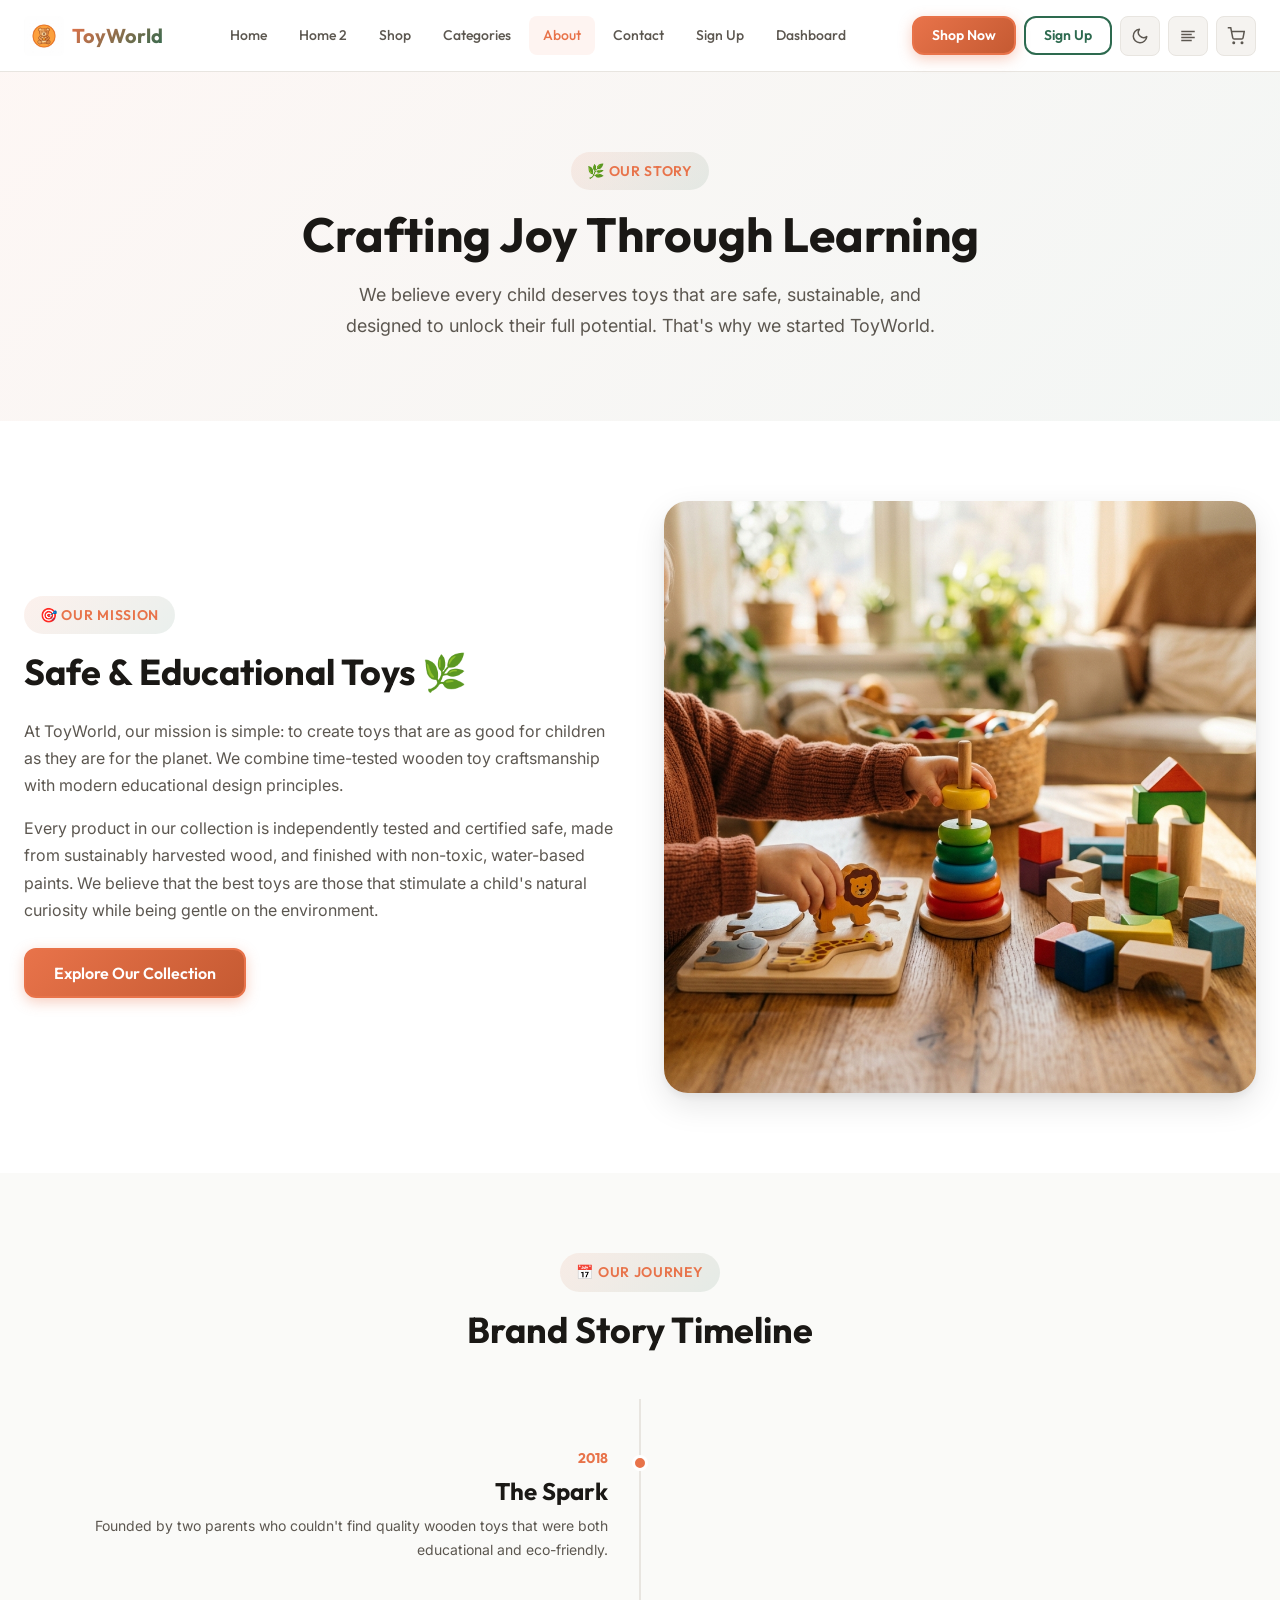
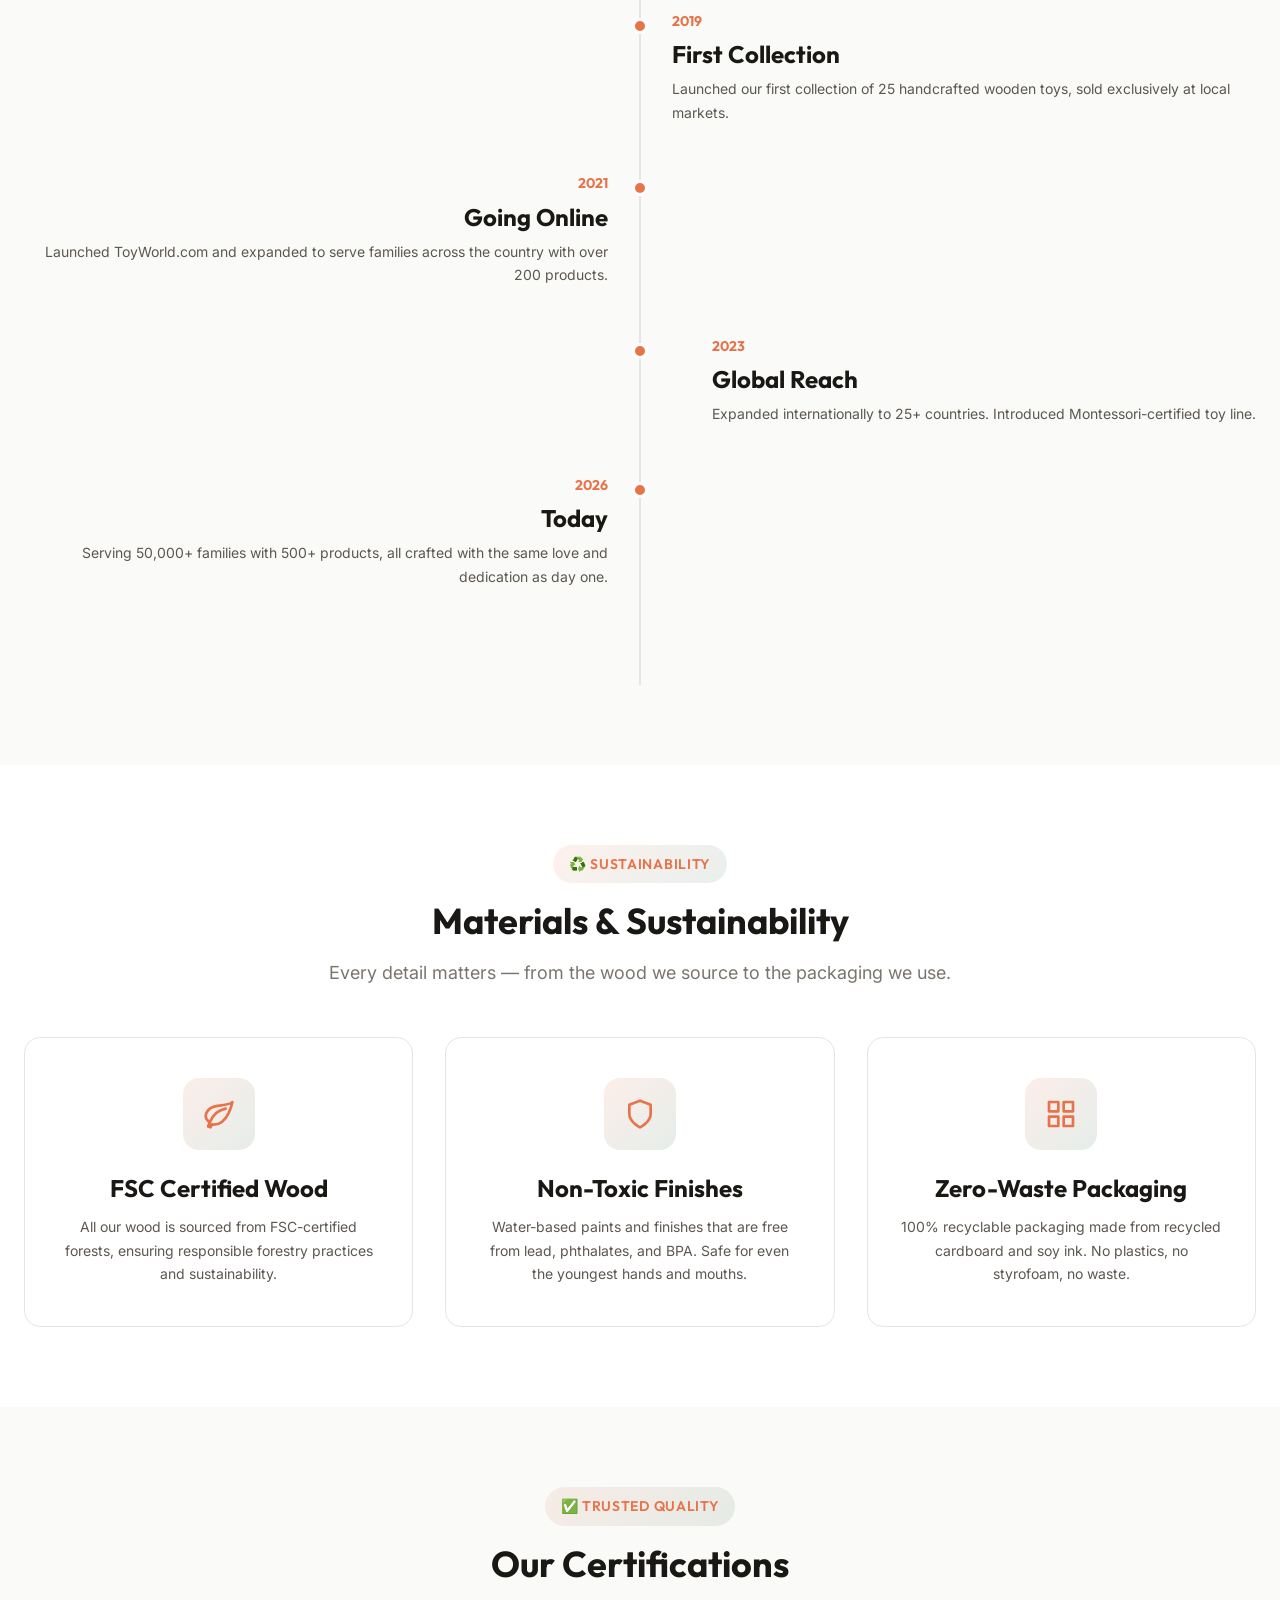
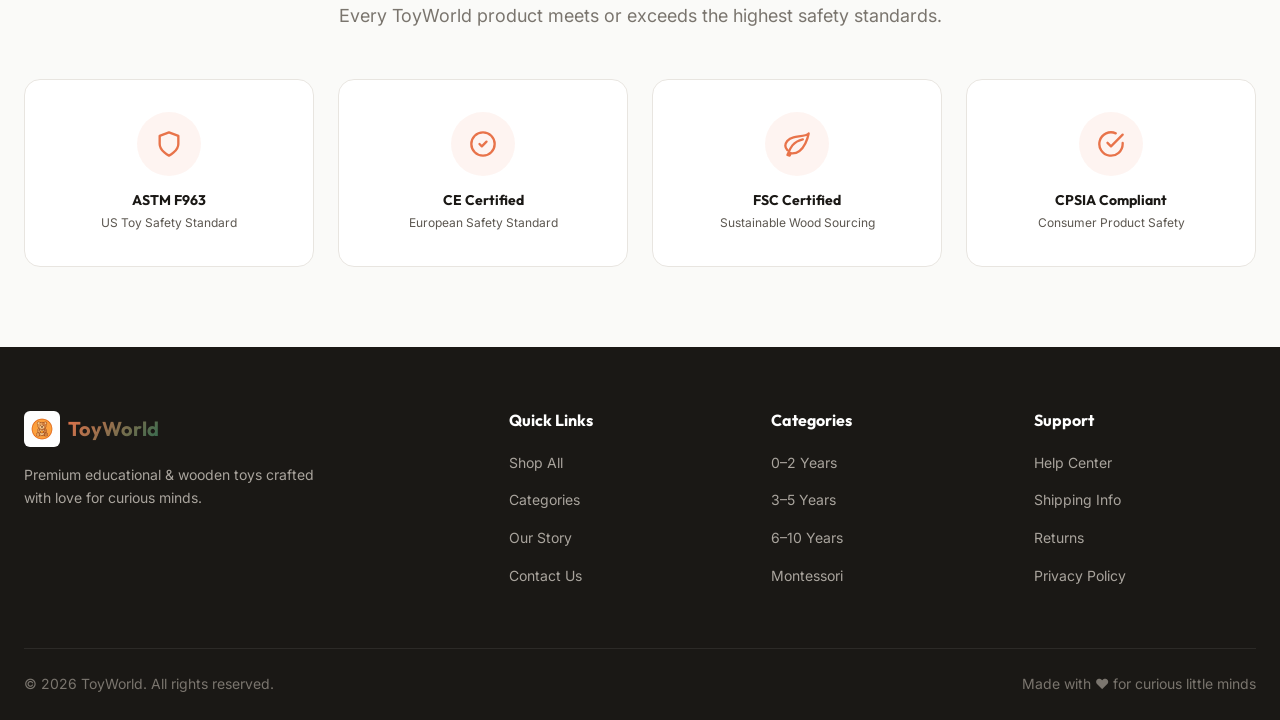
==== about.html @ 890d4df1 "first commit" ====
<!DOCTYPE html>
<html lang="en" dir="ltr" data-theme="light">
<head>
  <meta charset="UTF-8">
  <meta name="viewport" content="width=device-width, initial-scale=1.0">
  <title>About ToyWorld — Our Story & Mission | Educational Wooden Toys</title>
  <meta name="description" content="Learn about ToyWorld's mission to provide safe, sustainable, and educational wooden toys. Discover our brand story, materials, and certifications.">
  <link rel="stylesheet" href="css/style.css">
  <link rel="stylesheet" href="css/components.css">
  <link rel="stylesheet" href="css/pages.css">
  <link rel="stylesheet" href="css/rtl.css">
  <link rel="icon" type="image/svg+xml" href="assets/images/favicon.svg">
</head>
<body class="has-header">
  <header class="header"><div class="header-inner"><a href="index.html" class="header-logo"><img src="assets/images/logo.png" alt="ToyWorld Logo"><span>ToyWorld</span></a><nav class="nav-desktop"><a href="index.html" class="nav-link">Home</a><a href="home2.html" class="nav-link">Home 2</a><a href="shop.html" class="nav-link">Shop</a><a href="categories.html" class="nav-link">Categories</a><a href="about.html" class="nav-link active">About</a><a href="contact.html" class="nav-link">Contact</a><a href="signup.html" class="nav-link">Sign Up</a><a href="dashboard.html" class="nav-link">Dashboard</a></nav><div class="header-actions"><div class="header-cta"><a href="shop.html" class="btn btn-primary btn-sm">Shop Now</a><a href="signup.html" class="btn btn-secondary btn-sm">Sign Up</a></div><button class="theme-toggle" title="Toggle Dark Mode"><svg xmlns="http://www.w3.org/2000/svg" width="18" height="18" viewBox="0 0 24 24" fill="none" stroke="currentColor" stroke-width="2"><path d="M21 12.79A9 9 0 1 1 11.21 3 7 7 0 0 0 21 12.79z"/></svg></button><button class="rtl-toggle" title="Toggle RTL"><svg xmlns="http://www.w3.org/2000/svg" width="18" height="18" viewBox="0 0 24 24" fill="none" stroke="currentColor" stroke-width="2"><line x1="17" y1="10" x2="3" y2="10"/><line x1="21" y1="6" x2="3" y2="6"/><line x1="21" y1="14" x2="3" y2="14"/><line x1="17" y1="18" x2="3" y2="18"/></svg></button><a href="cart.html" class="cart-btn" title="Cart"><svg xmlns="http://www.w3.org/2000/svg" width="18" height="18" viewBox="0 0 24 24" fill="none" stroke="currentColor" stroke-width="2"><circle cx="9" cy="21" r="1"/><circle cx="20" cy="21" r="1"/><path d="M1 1h4l2.68 13.39a2 2 0 0 0 2 1.61h9.72a2 2 0 0 0 2-1.61L23 6H6"/></svg><span class="cart-count" style="display:none">0</span></a><button class="nav-mobile-toggle" aria-label="Toggle menu"><div class="hamburger"><span></span><span></span><span></span></div></button></div></div></header>
  <nav class="nav-mobile"><a href="index.html" class="nav-link">Home</a><a href="home2.html" class="nav-link">Home 2</a><a href="shop.html" class="nav-link">Shop</a><a href="categories.html" class="nav-link">Categories</a><a href="about.html" class="nav-link active">About</a><a href="contact.html" class="nav-link">Contact</a><a href="signup.html" class="nav-link">Sign Up</a><a href="dashboard.html" class="nav-link">Dashboard</a><a href="shop.html" class="btn btn-primary">Shop Now</a></nav>

  <!-- About Hero -->
  <section class="about-hero">
    <div class="container">
      <span class="section-badge">🌿 Our Story</span>
      <h1>Crafting Joy Through Learning</h1>
      <p style="font-size: var(--text-lg); max-width: 640px; margin: var(--space-4) auto 0;">We believe every child deserves toys that are safe, sustainable, and designed to unlock their full potential. That's why we started ToyWorld.</p>
    </div>
  </section>

  <!-- Mission -->
  <section class="section">
    <div class="container">
      <div style="display: grid; grid-template-columns: 1fr 1fr; gap: var(--space-12); align-items: center;" class="animate-on-scroll">
        <div>
          <span class="section-badge">🎯 Our Mission</span>
          <h2 style="margin-bottom: var(--space-6);">Safe & Educational Toys 🌿</h2>
          <p style="margin-bottom: var(--space-4);">At ToyWorld, our mission is simple: to create toys that are as good for children as they are for the planet. We combine time-tested wooden toy craftsmanship with modern educational design principles.</p>
          <p style="margin-bottom: var(--space-6);">Every product in our collection is independently tested and certified safe, made from sustainably harvested wood, and finished with non-toxic, water-based paints. We believe that the best toys are those that stimulate a child's natural curiosity while being gentle on the environment.</p>
          <a href="shop.html" class="btn btn-primary">Explore Our Collection</a>
        </div>
        <div>
          <img src="assets/images/hero-home1.png" alt="Wooden toys crafted with care" style="border-radius: var(--radius-2xl); box-shadow: var(--shadow-lg);">
        </div>
      </div>
    </div>
  </section>

  <!-- Brand Timeline -->
  <section class="section" style="background: var(--bg-secondary);">
    <div class="container">
      <div class="section-header animate-on-scroll">
        <span class="section-badge">📅 Our Journey</span>
        <h2>Brand Story Timeline</h2>
      </div>
      <div class="timeline">
        <div class="timeline-item"><div class="timeline-dot"></div><div class="timeline-content"><div class="timeline-year">2018</div><h4>The Spark</h4><p>Founded by two parents who couldn't find quality wooden toys that were both educational and eco-friendly.</p></div></div>
        <div class="timeline-item"><div class="timeline-dot"></div><div class="timeline-content"><div class="timeline-year">2019</div><h4>First Collection</h4><p>Launched our first collection of 25 handcrafted wooden toys, sold exclusively at local markets.</p></div></div>
        <div class="timeline-item"><div class="timeline-dot"></div><div class="timeline-content"><div class="timeline-year">2021</div><h4>Going Online</h4><p>Launched ToyWorld.com and expanded to serve families across the country with over 200 products.</p></div></div>
        <div class="timeline-item"><div class="timeline-dot"></div><div class="timeline-content"><div class="timeline-year">2023</div><h4>Global Reach</h4><p>Expanded internationally to 25+ countries. Introduced Montessori-certified toy line.</p></div></div>
        <div class="timeline-item"><div class="timeline-dot"></div><div class="timeline-content"><div class="timeline-year">2026</div><h4>Today</h4><p>Serving 50,000+ families with 500+ products, all crafted with the same love and dedication as day one.</p></div></div>
      </div>
    </div>
  </section>

  <!-- Materials & Sustainability -->
  <section class="section">
    <div class="container">
      <div class="section-header animate-on-scroll">
        <span class="section-badge">♻️ Sustainability</span>
        <h2>Materials & Sustainability</h2>
        <p class="section-subtitle">Every detail matters — from the wood we source to the packaging we use.</p>
      </div>
      <div class="benefits-grid animate-on-scroll">
        <div class="benefit-card">
          <div class="benefit-icon"><svg xmlns="http://www.w3.org/2000/svg" width="32" height="32" viewBox="0 0 24 24" fill="none" stroke="currentColor" stroke-width="2" stroke-linecap="round" stroke-linejoin="round"><path d="M17 8C8 10 5.9 16.17 3.82 21.34l1.89.66.95-2.3c.48.17.98.3 1.34.3C19 20 22 3 22 3c-1 2-8 2.25-13 3.25S2 11.5 2 13.5s1.75 3.75 1.75 3.75"/></svg></div>
          <h4>FSC Certified Wood</h4>
          <p>All our wood is sourced from FSC-certified forests, ensuring responsible forestry practices and sustainability.</p>
        </div>
        <div class="benefit-card">
          <div class="benefit-icon"><svg xmlns="http://www.w3.org/2000/svg" width="32" height="32" viewBox="0 0 24 24" fill="none" stroke="currentColor" stroke-width="2" stroke-linecap="round" stroke-linejoin="round"><path d="M12 22s8-4 8-10V5l-8-3-8 3v7c0 6 8 10 8 10z"/></svg></div>
          <h4>Non-Toxic Finishes</h4>
          <p>Water-based paints and finishes that are free from lead, phthalates, and BPA. Safe for even the youngest hands and mouths.</p>
        </div>
        <div class="benefit-card">
          <div class="benefit-icon"><svg xmlns="http://www.w3.org/2000/svg" width="32" height="32" viewBox="0 0 24 24" fill="none" stroke="currentColor" stroke-width="2" stroke-linecap="round" stroke-linejoin="round"><rect x="3" y="3" width="7" height="7"/><rect x="14" y="3" width="7" height="7"/><rect x="14" y="14" width="7" height="7"/><rect x="3" y="14" width="7" height="7"/></svg></div>
          <h4>Zero-Waste Packaging</h4>
          <p>100% recyclable packaging made from recycled cardboard and soy ink. No plastics, no styrofoam, no waste.</p>
        </div>
      </div>
    </div>
  </section>

  <!-- Certifications -->
  <section class="section" style="background: var(--bg-secondary);">
    <div class="container">
      <div class="section-header animate-on-scroll">
        <span class="section-badge">✅ Trusted Quality</span>
        <h2>Our Certifications</h2>
        <p class="section-subtitle">Every ToyWorld product meets or exceeds the highest safety standards.</p>
      </div>
      <div class="cert-grid animate-on-scroll">
        <div class="cert-item">
          <div class="cert-icon"><svg xmlns="http://www.w3.org/2000/svg" width="28" height="28" viewBox="0 0 24 24" fill="none" stroke="currentColor" stroke-width="2" stroke-linecap="round" stroke-linejoin="round"><path d="M12 22s8-4 8-10V5l-8-3-8 3v7c0 6 8 10 8 10z"/></svg></div>
          <h5>ASTM F963</h5>
          <p>US Toy Safety Standard</p>
        </div>
        <div class="cert-item">
          <div class="cert-icon"><svg xmlns="http://www.w3.org/2000/svg" width="28" height="28" viewBox="0 0 24 24" fill="none" stroke="currentColor" stroke-width="2" stroke-linecap="round" stroke-linejoin="round"><circle cx="12" cy="12" r="10"/><path d="m9 12 2 2 4-4"/></svg></div>
          <h5>CE Certified</h5>
          <p>European Safety Standard</p>
        </div>
        <div class="cert-item">
          <div class="cert-icon"><svg xmlns="http://www.w3.org/2000/svg" width="28" height="28" viewBox="0 0 24 24" fill="none" stroke="currentColor" stroke-width="2" stroke-linecap="round" stroke-linejoin="round"><path d="M17 8C8 10 5.9 16.17 3.82 21.34l1.89.66.95-2.3c.48.17.98.3 1.34.3C19 20 22 3 22 3c-1 2-8 2.25-13 3.25S2 11.5 2 13.5s1.75 3.75 1.75 3.75"/></svg></div>
          <h5>FSC Certified</h5>
          <p>Sustainable Wood Sourcing</p>
        </div>
        <div class="cert-item">
          <div class="cert-icon"><svg xmlns="http://www.w3.org/2000/svg" width="28" height="28" viewBox="0 0 24 24" fill="none" stroke="currentColor" stroke-width="2" stroke-linecap="round" stroke-linejoin="round"><path d="M22 11.08V12a10 10 0 1 1-5.93-9.14"/><polyline points="22 4 12 14.01 9 11.01"/></svg></div>
          <h5>CPSIA Compliant</h5>
          <p>Consumer Product Safety</p>
        </div>
      </div>
    </div>
  </section>

  <footer class="footer"><div class="container"><div class="footer-grid"><div class="footer-brand"><a href="index.html" class="header-logo"><img src="assets/images/logo.png" alt="ToyWorld" style="width:36px;height:36px;"><span>ToyWorld</span></a><p>Premium educational & wooden toys crafted with love for curious minds.</p></div><div><h5>Quick Links</h5><ul class="footer-links"><li><a href="shop.html">Shop All</a></li><li><a href="categories.html">Categories</a></li><li><a href="about.html">Our Story</a></li><li><a href="contact.html">Contact Us</a></li></ul></div><div><h5>Categories</h5><ul class="footer-links"><li><a href="categories.html">0–2 Years</a></li><li><a href="categories.html">3–5 Years</a></li><li><a href="categories.html">6–10 Years</a></li><li><a href="categories.html">Montessori</a></li></ul></div><div><h5>Support</h5><ul class="footer-links"><li><a href="contact.html">Help Center</a></li><li><a href="#">Shipping Info</a></li><li><a href="#">Returns</a></li><li><a href="#">Privacy Policy</a></li></ul></div></div><div class="footer-bottom"><span>© 2026 ToyWorld. All rights reserved.</span><span>Made with ❤️ for curious little minds</span></div></div></footer>

  <script src="js/main.js"></script>
</body>
</html>
---- css/style.css ----
/* ================================================
   🧸 ToyWorld — Design System
   ================================================ */

@import url('https://fonts.googleapis.com/css2?family=Outfit:wght@300;400;500;600;700;800&family=Inter:wght@300;400;500;600;700&display=swap');

/* ---- CSS Custom Properties ---- */
:root {
  /* Brand Colors */
  --primary: #E8734A;
  --primary-light: #F09A7A;
  --primary-dark: #C55A32;
  --primary-rgb: 232, 115, 74;

  --secondary: #2D6A4F;
  --secondary-light: #40916C;
  --secondary-dark: #1B4332;
  --secondary-rgb: 45, 106, 79;

  /* Neutrals */
  --white: #FFFFFF;
  --gray-50: #FAFAF8;
  --gray-100: #F5F3F0;
  --gray-200: #E8E5E0;
  --gray-300: #D4D0CA;
  --gray-400: #A9A49D;
  --gray-500: #7A756E;
  --gray-600: #5C5750;
  --gray-700: #3D3933;
  --gray-800: #2A2722;
  --gray-900: #1A1815;

  /* Semantic Colors */
  --success: #40916C;
  --warning: #E9A820;
  --error: #D64045;
  --info: #4A90D9;

  /* Theme (Light Mode Defaults) */
  --bg-primary: #FFFFFF;
  --bg-secondary: #FAFAF8;
  --bg-tertiary: #F5F3F0;
  --bg-card: #FFFFFF;
  --bg-overlay: rgba(0, 0, 0, 0.5);

  --text-primary: #1A1815;
  --text-secondary: #5C5750;
  --text-tertiary: #7A756E;
  --text-inverse: #FFFFFF;

  --border-color: #E8E5E0;
  --border-focus: #E8734A;

  --shadow-sm: 0 1px 3px rgba(0,0,0,0.06), 0 1px 2px rgba(0,0,0,0.04);
  --shadow-md: 0 4px 12px rgba(0,0,0,0.08), 0 2px 4px rgba(0,0,0,0.04);
  --shadow-lg: 0 12px 32px rgba(0,0,0,0.1), 0 4px 8px rgba(0,0,0,0.06);
  --shadow-xl: 0 20px 48px rgba(0,0,0,0.12), 0 8px 16px rgba(0,0,0,0.08);

  /* Typography */
  --font-heading: 'Outfit', sans-serif;
  --font-body: 'Inter', sans-serif;

  --text-xs: 0.75rem;
  --text-sm: 0.875rem;
  --text-base: 1rem;
  --text-lg: 1.125rem;
  --text-xl: 1.25rem;
  --text-2xl: 1.5rem;
  --text-3xl: 1.875rem;
  --text-4xl: 2.25rem;
  --text-5xl: 3rem;
  --text-6xl: 3.75rem;

  /* Spacing */
  --space-1: 0.25rem;
  --space-2: 0.5rem;
  --space-3: 0.75rem;
  --space-4: 1rem;
  --space-5: 1.25rem;
  --space-6: 1.5rem;
  --space-8: 2rem;
  --space-10: 2.5rem;
  --space-12: 3rem;
  --space-16: 4rem;
  --space-20: 5rem;
  --space-24: 6rem;

  /* Border Radius */
  --radius-sm: 6px;
  --radius-md: 8px;
  --radius-lg: 12px;
  --radius-xl: 16px;
  --radius-2xl: 24px;
  --radius-full: 9999px;

  /* Transitions */
  --transition-fast: 150ms ease;
  --transition-base: 300ms ease;
  --transition-slow: 500ms ease;

  /* Container */
  --container-max: 1280px;
  --container-padding: 1.5rem;

  /* Header */
  --header-height: 72px;
}

/* ---- Dark Mode ---- */
[data-theme="dark"] {
  --bg-primary: #1A1A2E;
  --bg-secondary: #16213E;
  --bg-tertiary: #0F3460;
  --bg-card: #1E1E36;
  --bg-overlay: rgba(0, 0, 0, 0.7);

  --text-primary: #F0ECE6;
  --text-secondary: #B8B4AE;
  --text-tertiary: #8A867F;
  --text-inverse: #1A1815;

  --border-color: #2A2A42;
  --border-focus: #F09A7A;

  --shadow-sm: 0 1px 3px rgba(0,0,0,0.2), 0 1px 2px rgba(0,0,0,0.15);
  --shadow-md: 0 4px 12px rgba(0,0,0,0.25), 0 2px 4px rgba(0,0,0,0.15);
  --shadow-lg: 0 12px 32px rgba(0,0,0,0.3), 0 4px 8px rgba(0,0,0,0.2);
  --shadow-xl: 0 20px 48px rgba(0,0,0,0.35), 0 8px 16px rgba(0,0,0,0.25);
}

/* ---- Base Reset ---- */
*, *::before, *::after {
  margin: 0;
  padding: 0;
  box-sizing: border-box;
}

html {
  scroll-behavior: smooth;
  font-size: 16px;
}

body {
  font-family: var(--font-body);
  font-size: var(--text-base);
  line-height: 1.6;
  color: var(--text-primary);
  background-color: var(--bg-primary);
  transition: background-color var(--transition-base), color var(--transition-base);
  -webkit-font-smoothing: antialiased;
  -moz-osx-font-smoothing: grayscale;
  overflow-x: hidden;
}

/* RTL Support */
[dir="rtl"] body {
  direction: rtl;
  text-align: right;
}

img {
  max-width: 100%;
  height: auto;
  display: block;
}

a {
  color: inherit;
  text-decoration: none;
  transition: color var(--transition-fast);
}

ul, ol {
  list-style: none;
}

button {
  cursor: pointer;
  border: none;
  background: none;
  font-family: inherit;
  font-size: inherit;
  color: inherit;
}

input, textarea, select {
  font-family: inherit;
  font-size: inherit;
  color: inherit;
}

h1, h2, h3, h4, h5, h6 {
  font-family: var(--font-heading);
  font-weight: 700;
  line-height: 1.2;
  color: var(--text-primary);
}

h1 { font-size: var(--text-5xl); }
h2 { font-size: var(--text-4xl); }
h3 { font-size: var(--text-3xl); }
h4 { font-size: var(--text-2xl); }
h5 { font-size: var(--text-xl); }
h6 { font-size: var(--text-lg); }

p {
  color: var(--text-secondary);
  line-height: 1.7;
}

/* ---- Utility Classes ---- */
.container {
  max-width: var(--container-max);
  margin: 0 auto;
  padding: 0 var(--container-padding);
}

.section {
  padding: var(--space-20) 0;
}

.section-sm {
  padding: var(--space-12) 0;
}

.text-center { text-align: center; }
.text-left { text-align: left; }
.text-right { text-align: right; }

.flex { display: flex; }
.flex-col { flex-direction: column; }
.flex-wrap { flex-wrap: wrap; }
.items-center { align-items: center; }
.items-start { align-items: flex-start; }
.justify-center { justify-content: center; }
.justify-between { justify-content: space-between; }
.justify-end { justify-content: flex-end; }
.gap-1 { gap: var(--space-1); }
.gap-2 { gap: var(--space-2); }
.gap-3 { gap: var(--space-3); }
.gap-4 { gap: var(--space-4); }
.gap-6 { gap: var(--space-6); }
.gap-8 { gap: var(--space-8); }

.grid { display: grid; }
.grid-2 { grid-template-columns: repeat(2, 1fr); }
.grid-3 { grid-template-columns: repeat(3, 1fr); }
.grid-4 { grid-template-columns: repeat(4, 1fr); }

.relative { position: relative; }
.hidden { display: none; }
.overflow-hidden { overflow: hidden; }

.w-full { width: 100%; }
.mx-auto { margin-left: auto; margin-right: auto; }

.mb-2 { margin-bottom: var(--space-2); }
.mb-4 { margin-bottom: var(--space-4); }
.mb-6 { margin-bottom: var(--space-6); }
.mb-8 { margin-bottom: var(--space-8); }
.mb-12 { margin-bottom: var(--space-12); }

/* Section Headers */
.section-header {
  text-align: center;
  margin-bottom: var(--space-12);
}

.section-header h2 {
  margin-bottom: var(--space-4);
}

.section-header .section-subtitle {
  font-size: var(--text-lg);
  color: var(--text-tertiary);
  max-width: 640px;
  margin: 0 auto;
}

.section-badge {
  display: inline-flex;
  align-items: center;
  gap: var(--space-2);
  background: linear-gradient(135deg, rgba(var(--primary-rgb), 0.1), rgba(var(--secondary-rgb), 0.1));
  color: var(--primary);
  font-size: var(--text-sm);
  font-weight: 600;
  padding: var(--space-2) var(--space-4);
  border-radius: var(--radius-full);
  margin-bottom: var(--space-4);
  font-family: var(--font-heading);
  text-transform: uppercase;
  letter-spacing: 0.05em;
}

/* ---- Responsive ---- */
@media (max-width: 1024px) {
  .grid-4 { grid-template-columns: repeat(2, 1fr); }
  .grid-3 { grid-template-columns: repeat(2, 1fr); }
  h1 { font-size: var(--text-4xl); }
  h2 { font-size: var(--text-3xl); }
}

@media (max-width: 768px) {
  :root {
    --container-padding: 1rem;
  }
  .grid-4, .grid-3, .grid-2 { grid-template-columns: 1fr; }
  .section { padding: var(--space-12) 0; }
  h1 { font-size: var(--text-3xl); }
  h2 { font-size: var(--text-2xl); }
  h3 { font-size: var(--text-xl); }
}

/* ---- Animations ---- */
@keyframes fadeInUp {
  from {
    opacity: 0;
    transform: translateY(24px);
  }
  to {
    opacity: 1;
    transform: translateY(0);
  }
}

@keyframes fadeIn {
  from { opacity: 0; }
  to { opacity: 1; }
}

@keyframes slideInRight {
  from {
    opacity: 0;
    transform: translateX(24px);
  }
  to {
    opacity: 1;
    transform: translateX(0);
  }
}

@keyframes slideInLeft {
  from {
    opacity: 0;
    transform: translateX(-24px);
  }
  to {
    opacity: 1;
    transform: translateX(0);
  }
}

@keyframes pulse {
  0%, 100% { transform: scale(1); }
  50% { transform: scale(1.05); }
}

@keyframes float {
  0%, 100% { transform: translateY(0); }
  50% { transform: translateY(-8px); }
}

@keyframes shimmer {
  0% { background-position: -200% 0; }
  100% { background-position: 200% 0; }
}

.animate-fade-in-up {
  animation: fadeInUp 0.6s ease forwards;
}

.animate-fade-in {
  animation: fadeIn 0.6s ease forwards;
}

.animate-slide-right {
  animation: slideInRight 0.6s ease forwards;
}

.animate-float {
  animation: float 3s ease-in-out infinite;
}

/* Stagger animation delays */
.delay-1 { animation-delay: 0.1s; }
.delay-2 { animation-delay: 0.2s; }
.delay-3 { animation-delay: 0.3s; }
.delay-4 { animation-delay: 0.4s; }
.delay-5 { animation-delay: 0.5s; }

/* ---- Scrollbar ---- */
::-webkit-scrollbar {
  width: 8px;
}

::-webkit-scrollbar-track {
  background: var(--bg-secondary);
}

::-webkit-scrollbar-thumb {
  background: var(--gray-400);
  border-radius: var(--radius-full);
}

::-webkit-scrollbar-thumb:hover {
  background: var(--gray-500);
}

/* Selection */
::selection {
  background: rgba(var(--primary-rgb), 0.2);
  color: var(--text-primary);
}
---- css/components.css ----
/* ================================================
   🧸 ToyWorld — Reusable Components
   ================================================ */

/* ---- Buttons ---- */
.btn {
  display: inline-flex;
  align-items: center;
  justify-content: center;
  gap: var(--space-2);
  padding: 12px 28px;
  font-family: var(--font-heading);
  font-weight: 600;
  font-size: var(--text-base);
  border-radius: var(--radius-lg);
  transition: all var(--transition-base);
  cursor: pointer;
  border: 2px solid transparent;
  text-decoration: none;
  white-space: nowrap;
  line-height: 1.4;
}

.btn-primary {
  background: linear-gradient(135deg, var(--primary), var(--primary-dark));
  color: var(--white);
  border-color: var(--primary);
  box-shadow: 0 4px 14px rgba(var(--primary-rgb), 0.35);
}

.btn-primary:hover {
  background: linear-gradient(135deg, var(--primary-light), var(--primary));
  transform: translateY(-2px);
  box-shadow: 0 6px 20px rgba(var(--primary-rgb), 0.45);
}

.btn-primary:active {
  transform: translateY(0);
}

.btn-secondary {
  background: transparent;
  color: var(--secondary);
  border-color: var(--secondary);
}

.btn-secondary:hover {
  background: var(--secondary);
  color: var(--white);
  transform: translateY(-2px);
  box-shadow: 0 4px 14px rgba(var(--secondary-rgb), 0.35);
}

.btn-sm {
  padding: 8px 18px;
  font-size: var(--text-sm);
}

.btn-lg {
  padding: 16px 36px;
  font-size: var(--text-lg);
}

.btn-icon {
  width: 44px;
  height: 44px;
  padding: 0;
  border-radius: var(--radius-md);
  display: inline-flex;
  align-items: center;
  justify-content: center;
  background: var(--bg-tertiary);
  color: var(--text-secondary);
  transition: all var(--transition-base);
}

.btn-icon:hover {
  background: var(--primary);
  color: var(--white);
}

.btn-icon svg {
  width: 20px;
  height: 20px;
}

/* ---- Header / Navbar ---- */
.header {
  position: fixed;
  top: 0;
  left: 0;
  right: 0;
  z-index: 1000;
  height: var(--header-height);
  background: var(--bg-primary);
  border-bottom: 1px solid var(--border-color);
  transition: all var(--transition-base);
  backdrop-filter: blur(12px);
}

[data-theme="dark"] .header {
  background: rgba(26, 26, 46, 0.95);
}

.header-inner {
  display: flex;
  align-items: center;
  justify-content: space-between;
  height: 100%;
  max-width: var(--container-max);
  margin: 0 auto;
  padding: 0 var(--container-padding);
}

.header-logo {
  display: flex;
  align-items: center;
  gap: var(--space-2);
  font-family: var(--font-heading);
  font-weight: 700;
  font-size: var(--text-xl);
  color: var(--text-primary);
  text-decoration: none;
  flex-shrink: 0;
}

.header-logo img {
  width: 40px;
  height: 40px;
  object-fit: contain;
  border-radius: var(--radius-sm);
}

.header-logo span {
  background: linear-gradient(135deg, var(--primary), var(--secondary));
  -webkit-background-clip: text;
  -webkit-text-fill-color: transparent;
  background-clip: text;
}

/* Desktop Nav */
.nav-desktop {
  display: flex;
  align-items: center;
  gap: var(--space-1);
}

.nav-link {
  padding: 8px 14px;
  font-family: var(--font-heading);
  font-weight: 500;
  font-size: var(--text-sm);
  color: var(--text-secondary);
  border-radius: var(--radius-md);
  transition: all var(--transition-fast);
  white-space: nowrap;
}

.nav-link:hover,
.nav-link.active {
  color: var(--primary);
  background: rgba(var(--primary-rgb), 0.08);
}

/* Header Actions */
.header-actions {
  display: flex;
  align-items: center;
  gap: var(--space-2);
  flex-shrink: 0;
}

.theme-toggle,
.rtl-toggle {
  width: 40px;
  height: 40px;
  display: inline-flex;
  align-items: center;
  justify-content: center;
  border-radius: var(--radius-md);
  background: var(--bg-tertiary);
  color: var(--text-secondary);
  cursor: pointer;
  transition: all var(--transition-fast);
  border: 1px solid var(--border-color);
}

.theme-toggle:hover,
.rtl-toggle:hover {
  background: var(--primary);
  color: var(--white);
  border-color: var(--primary);
}

.theme-toggle svg,
.rtl-toggle svg {
  width: 18px;
  height: 18px;
}

.cart-btn {
  position: relative;
  width: 40px;
  height: 40px;
  display: inline-flex;
  align-items: center;
  justify-content: center;
  border-radius: var(--radius-md);
  background: var(--bg-tertiary);
  color: var(--text-secondary);
  transition: all var(--transition-fast);
  border: 1px solid var(--border-color);
}

.cart-btn:hover {
  background: var(--primary);
  color: var(--white);
  border-color: var(--primary);
}

.cart-btn svg {
  width: 18px;
  height: 18px;
}

.cart-count {
  position: absolute;
  top: -4px;
  right: -4px;
  background: var(--primary);
  color: var(--white);
  font-size: 10px;
  font-weight: 700;
  width: 18px;
  height: 18px;
  border-radius: var(--radius-full);
  display: flex;
  align-items: center;
  justify-content: center;
}

[dir="rtl"] .cart-count {
  right: auto;
  left: -4px;
}

/* Mobile Nav Toggle */
.nav-mobile-toggle {
  display: none;
  width: 40px;
  height: 40px;
  align-items: center;
  justify-content: center;
  border-radius: var(--radius-md);
  background: var(--bg-tertiary);
  color: var(--text-secondary);
  cursor: pointer;
  border: 1px solid var(--border-color);
}

.hamburger {
  width: 20px;
  height: 14px;
  position: relative;
}

.hamburger span {
  display: block;
  width: 100%;
  height: 2px;
  background: currentColor;
  border-radius: 2px;
  position: absolute;
  left: 0;
  transition: all var(--transition-fast);
}

.hamburger span:nth-child(1) { top: 0; }
.hamburger span:nth-child(2) { top: 6px; }
.hamburger span:nth-child(3) { top: 12px; }

.nav-mobile-toggle.active .hamburger span:nth-child(1) {
  top: 6px;
  transform: rotate(45deg);
}

.nav-mobile-toggle.active .hamburger span:nth-child(2) {
  opacity: 0;
}

.nav-mobile-toggle.active .hamburger span:nth-child(3) {
  top: 6px;
  transform: rotate(-45deg);
}

/* Mobile Nav Drawer */
.nav-mobile {
  position: fixed;
  top: var(--header-height);
  left: 0;
  right: 0;
  bottom: 0;
  background: var(--bg-primary);
  z-index: 999;
  padding: var(--space-6);
  display: flex;
  flex-direction: column;
  gap: var(--space-2);
  transform: translateX(-100%);
  transition: transform var(--transition-base);
  overflow-y: auto;
}

[dir="rtl"] .nav-mobile {
  transform: translateX(100%);
}

.nav-mobile.active {
  transform: translateX(0);
}

.nav-mobile .nav-link {
  font-size: var(--text-lg);
  padding: var(--space-3) var(--space-4);
}

.nav-mobile .btn {
  margin-top: var(--space-4);
}

/* Header CTA buttons */
.header-cta {
  display: flex;
  align-items: center;
  gap: var(--space-2);
}

@media (max-width: 1024px) {
  .nav-desktop {
    display: none;
  }
  .header-cta {
    display: none;
  }
  .nav-mobile-toggle {
    display: flex;
  }
}

/* ---- Cards ---- */
.card {
  background: var(--bg-card);
  border-radius: var(--radius-xl);
  border: 1px solid var(--border-color);
  overflow: hidden;
  transition: all var(--transition-base);
}

.card:hover {
  box-shadow: var(--shadow-lg);
  transform: translateY(-4px);
}

.card-img {
  width: 100%;
  height: 240px;
  object-fit: cover;
}

.card-body {
  padding: var(--space-6);
}

.card-title {
  font-family: var(--font-heading);
  font-weight: 600;
  font-size: var(--text-lg);
  margin-bottom: var(--space-2);
}

.card-text {
  font-size: var(--text-sm);
  color: var(--text-tertiary);
  margin-bottom: var(--space-4);
}

/* Product Card */
.product-card {
  position: relative;
}

.product-card .card-img-wrap {
  position: relative;
  overflow: hidden;
  background: var(--bg-tertiary);
  aspect-ratio: 1;
}

.product-card .card-img {
  height: 100%;
  width: 100%;
  object-fit: cover;
  transition: transform var(--transition-slow);
}

.product-card:hover .card-img {
  transform: scale(1.08);
}

.product-card .product-badge {
  position: absolute;
  top: var(--space-3);
  left: var(--space-3);
  background: var(--primary);
  color: var(--white);
  font-size: var(--text-xs);
  font-weight: 700;
  padding: 4px 10px;
  border-radius: var(--radius-full);
  z-index: 2;
}

[dir="rtl"] .product-card .product-badge {
  left: auto;
  right: var(--space-3);
}

.product-card .quick-add {
  position: absolute;
  bottom: var(--space-3);
  right: var(--space-3);
  width: 40px;
  height: 40px;
  border-radius: var(--radius-full);
  background: var(--primary);
  color: var(--white);
  display: flex;
  align-items: center;
  justify-content: center;
  opacity: 0;
  transform: translateY(8px);
  transition: all var(--transition-base);
  box-shadow: var(--shadow-md);
  cursor: pointer;
  border: none;
}

[dir="rtl"] .product-card .quick-add {
  right: auto;
  left: var(--space-3);
}

.product-card:hover .quick-add {
  opacity: 1;
  transform: translateY(0);
}

.product-card .quick-add svg {
  width: 18px;
  height: 18px;
}

.product-price {
  font-family: var(--font-heading);
  font-weight: 700;
  font-size: var(--text-xl);
  color: var(--primary);
}

.product-price .original-price {
  font-size: var(--text-sm);
  color: var(--text-tertiary);
  text-decoration: line-through;
  font-weight: 400;
  margin-left: var(--space-2);
}

[dir="rtl"] .product-price .original-price {
  margin-left: 0;
  margin-right: var(--space-2);
}

.product-rating {
  display: flex;
  align-items: center;
  gap: var(--space-1);
  font-size: var(--text-sm);
  color: var(--warning);
}

.product-rating span {
  color: var(--text-tertiary);
}

/* Star display */
.stars {
  display: inline-flex;
  gap: 2px;
  color: var(--warning);
}

.stars svg {
  width: 14px;
  height: 14px;
  fill: currentColor;
}

/* ---- Category Card ---- */
.category-card {
  position: relative;
  border-radius: var(--radius-xl);
  overflow: hidden;
  cursor: pointer;
  aspect-ratio: 4/3;
}

.category-card img {
  width: 100%;
  height: 100%;
  object-fit: cover;
  transition: transform var(--transition-slow);
}

.category-card:hover img {
  transform: scale(1.1);
}

.category-card .category-overlay {
  position: absolute;
  inset: 0;
  background: linear-gradient(to top, rgba(0,0,0,0.7) 0%, rgba(0,0,0,0.1) 60%);
  display: flex;
  flex-direction: column;
  justify-content: flex-end;
  padding: var(--space-6);
  transition: background var(--transition-base);
}

.category-card:hover .category-overlay {
  background: linear-gradient(to top, rgba(0,0,0,0.8) 0%, rgba(0,0,0,0.2) 60%);
}

.category-card .category-title {
  color: var(--white);
  font-family: var(--font-heading);
  font-weight: 700;
  font-size: var(--text-xl);
  margin-bottom: var(--space-1);
}

.category-card .category-count {
  color: rgba(255,255,255,0.75);
  font-size: var(--text-sm);
}

/* ---- Testimonial Card ---- */
.testimonial-card {
  background: var(--bg-card);
  border-radius: var(--radius-xl);
  padding: var(--space-8);
  border: 1px solid var(--border-color);
  transition: all var(--transition-base);
}

.testimonial-card:hover {
  box-shadow: var(--shadow-lg);
  border-color: var(--primary);
}

.testimonial-quote {
  font-size: var(--text-lg);
  font-style: italic;
  color: var(--text-secondary);
  margin-bottom: var(--space-6);
  line-height: 1.7;
  position: relative;
  padding-left: var(--space-6);
}

[dir="rtl"] .testimonial-quote {
  padding-left: 0;
  padding-right: var(--space-6);
}

.testimonial-quote::before {
  content: '"';
  position: absolute;
  left: 0;
  top: -4px;
  font-size: var(--text-4xl);
  font-family: var(--font-heading);
  color: var(--primary);
  line-height: 1;
}

[dir="rtl"] .testimonial-quote::before {
  left: auto;
  right: 0;
}

.testimonial-author {
  display: flex;
  align-items: center;
  gap: var(--space-3);
}

.testimonial-avatar {
  width: 48px;
  height: 48px;
  border-radius: var(--radius-full);
  background: linear-gradient(135deg, var(--primary), var(--secondary));
  color: var(--white);
  display: flex;
  align-items: center;
  justify-content: center;
  font-family: var(--font-heading);
  font-weight: 700;
  font-size: var(--text-lg);
}

.testimonial-name {
  font-weight: 600;
  font-size: var(--text-base);
  color: var(--text-primary);
}

.testimonial-role {
  font-size: var(--text-sm);
  color: var(--text-tertiary);
}

/* ---- Pricing Card ---- */
.pricing-card {
  background: var(--bg-card);
  border-radius: var(--radius-xl);
  border: 2px solid var(--border-color);
  padding: var(--space-10);
  text-align: center;
  transition: all var(--transition-base);
  position: relative;
}

.pricing-card:hover {
  box-shadow: var(--shadow-xl);
  transform: translateY(-6px);
}

.pricing-card.popular {
  border-color: var(--primary);
  box-shadow: var(--shadow-lg);
}

.pricing-card.popular::before {
  content: 'Most Popular';
  position: absolute;
  top: -14px;
  left: 50%;
  transform: translateX(-50%);
  background: linear-gradient(135deg, var(--primary), var(--primary-dark));
  color: var(--white);
  padding: 6px 20px;
  border-radius: var(--radius-full);
  font-size: var(--text-sm);
  font-weight: 700;
  font-family: var(--font-heading);
}

.pricing-name {
  font-family: var(--font-heading);
  font-size: var(--text-xl);
  font-weight: 600;
  margin-bottom: var(--space-4);
}

.pricing-amount {
  font-family: var(--font-heading);
  font-size: var(--text-5xl);
  font-weight: 800;
  color: var(--text-primary);
  margin-bottom: var(--space-1);
}

.pricing-amount .currency {
  font-size: var(--text-2xl);
  vertical-align: top;
  margin-right: 2px;
}

.pricing-period {
  font-size: var(--text-sm);
  color: var(--text-tertiary);
  margin-bottom: var(--space-8);
}

.pricing-features {
  text-align: left;
  margin-bottom: var(--space-8);
}

[dir="rtl"] .pricing-features {
  text-align: right;
}

.pricing-features li {
  display: flex;
  align-items: center;
  gap: var(--space-3);
  padding: var(--space-3) 0;
  font-size: var(--text-sm);
  color: var(--text-secondary);
  border-bottom: 1px solid var(--border-color);
}

.pricing-features li:last-child {
  border-bottom: none;
}

.pricing-features li svg {
  width: 18px;
  height: 18px;
  color: var(--success);
  flex-shrink: 0;
}

.pricing-features li.disabled {
  color: var(--text-tertiary);
  opacity: 0.5;
}

.pricing-features li.disabled svg {
  color: var(--text-tertiary);
}

/* ---- Footer ---- */
.footer {
  background: var(--gray-900);
  color: var(--gray-300);
  padding: var(--space-16) 0 0;
}

[data-theme="dark"] .footer {
  background: #0D0D1A;
}

.footer-grid {
  display: grid;
  grid-template-columns: 2fr 1fr 1fr 1fr;
  gap: var(--space-10);
}

.footer-brand {
  max-width: 300px;
}

.footer-brand .header-logo {
  margin-bottom: var(--space-4);
}

.footer-brand p {
  color: var(--gray-400);
  font-size: var(--text-sm);
  line-height: 1.7;
}

.footer h5 {
  color: var(--white);
  font-size: var(--text-base);
  margin-bottom: var(--space-5);
}

.footer-links li {
  margin-bottom: var(--space-3);
}

.footer-links a {
  font-size: var(--text-sm);
  color: var(--gray-400);
  transition: color var(--transition-fast);
}

.footer-links a:hover {
  color: var(--primary);
}

.footer-social {
  display: flex;
  gap: var(--space-3);
  margin-top: var(--space-6);
}

.footer-social a {
  width: 36px;
  height: 36px;
  border-radius: var(--radius-full);
  background: rgba(255,255,255,0.08);
  display: flex;
  align-items: center;
  justify-content: center;
  color: var(--gray-400);
  transition: all var(--transition-fast);
}

.footer-social a:hover {
  background: var(--primary);
  color: var(--white);
}

.footer-social a svg {
  width: 16px;
  height: 16px;
}

.footer-bottom {
  border-top: 1px solid rgba(255,255,255,0.08);
  padding: var(--space-6) 0;
  margin-top: var(--space-12);
  display: flex;
  justify-content: space-between;
  align-items: center;
  font-size: var(--text-sm);
  color: var(--gray-500);
}

@media (max-width: 768px) {
  .footer-grid {
    grid-template-columns: 1fr;
    gap: var(--space-8);
  }
  .footer-bottom {
    flex-direction: column;
    gap: var(--space-3);
    text-align: center;
  }
}

/* ---- Form Elements ---- */
.form-group {
  margin-bottom: var(--space-5);
}

.form-label {
  display: block;
  font-family: var(--font-heading);
  font-weight: 500;
  font-size: var(--text-sm);
  color: var(--text-primary);
  margin-bottom: var(--space-2);
}

.form-input {
  width: 100%;
  padding: 12px 16px;
  background: var(--bg-tertiary);
  border: 2px solid var(--border-color);
  border-radius: var(--radius-lg);
  color: var(--text-primary);
  font-size: var(--text-base);
  transition: all var(--transition-fast);
  outline: none;
}

.form-input:focus {
  border-color: var(--primary);
  box-shadow: 0 0 0 3px rgba(var(--primary-rgb), 0.15);
}

.form-input::placeholder {
  color: var(--text-tertiary);
}

textarea.form-input {
  resize: vertical;
  min-height: 120px;
}

.form-input-wrap {
  position: relative;
}

.form-input-wrap .eye-toggle {
  position: absolute;
  right: 14px;
  top: 50%;
  transform: translateY(-50%);
  cursor: pointer;
  color: var(--text-tertiary);
  background: none;
  border: none;
  padding: 4px;
}

[dir="rtl"] .form-input-wrap .eye-toggle {
  right: auto;
  left: 14px;
}

.form-input-wrap .eye-toggle:hover {
  color: var(--primary);
}

.form-input-wrap .eye-toggle svg {
  width: 18px;
  height: 18px;
}

.form-checkbox {
  display: flex;
  align-items: center;
  gap: var(--space-2);
  font-size: var(--text-sm);
  cursor: pointer;
}

.form-checkbox input[type="checkbox"] {
  width: 18px;
  height: 18px;
  accent-color: var(--primary);
  cursor: pointer;
}

/* ---- Social Login Buttons ---- */
.social-login-group {
  display: flex;
  flex-direction: column;
  gap: var(--space-3);
}

.social-btn {
  display: flex;
  align-items: center;
  justify-content: center;
  gap: var(--space-3);
  width: 100%;
  padding: 12px 16px;
  border: 2px solid var(--border-color);
  border-radius: var(--radius-lg);
  background: var(--bg-card);
  color: var(--text-primary);
  font-family: var(--font-heading);
  font-weight: 500;
  font-size: var(--text-sm);
  cursor: pointer;
  transition: all var(--transition-fast);
}

.social-btn:hover {
  border-color: var(--text-tertiary);
  box-shadow: var(--shadow-sm);
}

.social-btn img,
.social-btn svg {
  width: 20px;
  height: 20px;
}

/* ---- Divider ---- */
.divider {
  display: flex;
  align-items: center;
  gap: var(--space-4);
  margin: var(--space-6) 0;
  color: var(--text-tertiary);
  font-size: var(--text-sm);
}

.divider::before,
.divider::after {
  content: '';
  flex: 1;
  height: 1px;
  background: var(--border-color);
}

/* ---- Badge ---- */
.badge {
  display: inline-flex;
  align-items: center;
  gap: var(--space-1);
  padding: 4px 10px;
  font-size: var(--text-xs);
  font-weight: 600;
  border-radius: var(--radius-full);
  background: rgba(var(--primary-rgb), 0.1);
  color: var(--primary);
}

.badge-success {
  background: rgba(64, 145, 108, 0.1);
  color: var(--success);
}

.badge-warning {
  background: rgba(233, 168, 32, 0.1);
  color: var(--warning);
}

.badge-error {
  background: rgba(214, 64, 69, 0.1);
  color: var(--error);
}

/* ---- Quantity Stepper ---- */
.qty-stepper {
  display: inline-flex;
  align-items: center;
  border: 2px solid var(--border-color);
  border-radius: var(--radius-md);
  overflow: hidden;
}

.qty-stepper button {
  width: 36px;
  height: 36px;
  display: flex;
  align-items: center;
  justify-content: center;
  background: var(--bg-tertiary);
  color: var(--text-secondary);
  transition: all var(--transition-fast);
  cursor: pointer;
  border: none;
}

.qty-stepper button:hover {
  background: var(--primary);
  color: var(--white);
}

.qty-stepper input {
  width: 44px;
  height: 36px;
  text-align: center;
  border: none;
  background: var(--bg-card);
  font-weight: 600;
  font-size: var(--text-sm);
  color: var(--text-primary);
  outline: none;
}

/* ---- Breadcrumb ---- */
.breadcrumb {
  display: flex;
  align-items: center;
  gap: var(--space-2);
  font-size: var(--text-sm);
  color: var(--text-tertiary);
  padding: var(--space-4) 0;
}

.breadcrumb a {
  color: var(--text-tertiary);
  transition: color var(--transition-fast);
}

.breadcrumb a:hover {
  color: var(--primary);
}

.breadcrumb .separator {
  color: var(--text-tertiary);
}

.breadcrumb .current {
  color: var(--text-primary);
  font-weight: 500;
}

/* ---- Newsletter ---- */
.newsletter-form {
  display: flex;
  gap: var(--space-3);
  max-width: 480px;
}

.newsletter-form .form-input {
  flex: 1;
}

@media (max-width: 480px) {
  .newsletter-form {
    flex-direction: column;
  }
}

/* ---- Accordion ---- */
.accordion-item {
  border: 1px solid var(--border-color);
  border-radius: var(--radius-lg);
  margin-bottom: var(--space-3);
  overflow: hidden;
}

.accordion-header {
  display: flex;
  align-items: center;
  justify-content: space-between;
  width: 100%;
  padding: var(--space-5) var(--space-6);
  background: var(--bg-card);
  cursor: pointer;
  font-family: var(--font-heading);
  font-weight: 600;
  font-size: var(--text-base);
  color: var(--text-primary);
  border: none;
  text-align: left;
  transition: background var(--transition-fast);
}

[dir="rtl"] .accordion-header {
  text-align: right;
}

.accordion-header:hover {
  background: var(--bg-tertiary);
}

.accordion-header svg {
  width: 18px;
  height: 18px;
  transition: transform var(--transition-fast);
  flex-shrink: 0;
}

.accordion-item.active .accordion-header svg {
  transform: rotate(180deg);
}

.accordion-body {
  padding: 0 var(--space-6) var(--space-6);
  color: var(--text-secondary);
  font-size: var(--text-sm);
  line-height: 1.7;
  display: none;
}

.accordion-item.active .accordion-body {
  display: block;
}

/* Body offset for fixed header */
.has-header {
  padding-top: var(--header-height);
}
---- css/pages.css ----
/* ================================================
   🧸 ToyWorld — Page-Specific Styles
   ================================================ */

/* ---- Hero Section (Home 1) ---- */
.hero {
  min-height: calc(100vh - var(--header-height));
  display: flex;
  align-items: center;
  background: linear-gradient(135deg, var(--bg-secondary) 0%, var(--bg-primary) 100%);
  position: relative;
  overflow: hidden;
}

.hero::before {
  content: '';
  position: absolute;
  top: -50%;
  right: -10%;
  width: 600px;
  height: 600px;
  border-radius: 50%;
  background: radial-gradient(circle, rgba(var(--primary-rgb), 0.08) 0%, transparent 70%);
  pointer-events: none;
}

.hero::after {
  content: '';
  position: absolute;
  bottom: -30%;
  left: -10%;
  width: 400px;
  height: 400px;
  border-radius: 50%;
  background: radial-gradient(circle, rgba(var(--secondary-rgb), 0.06) 0%, transparent 70%);
  pointer-events: none;
}

.hero-grid {
  display: grid;
  grid-template-columns: 1fr 1fr;
  gap: var(--space-12);
  align-items: center;
}

.hero-content {
  z-index: 2;
}

.hero-content h1 {
  font-size: var(--text-6xl);
  font-weight: 800;
  line-height: 1.1;
  margin-bottom: var(--space-6);
}

.hero-content h1 .highlight {
  background: linear-gradient(135deg, var(--primary), var(--primary-light));
  -webkit-background-clip: text;
  -webkit-text-fill-color: transparent;
  background-clip: text;
}

.hero-content p {
  font-size: var(--text-lg);
  margin-bottom: var(--space-8);
  max-width: 520px;
}

.hero-btns {
  display: flex;
  gap: var(--space-4);
  flex-wrap: wrap;
}

.hero-image {
  position: relative;
  z-index: 2;
}

.hero-image img {
  border-radius: var(--radius-2xl);
  box-shadow: var(--shadow-xl);
  animation: float 4s ease-in-out infinite;
}

.hero-stats {
  display: flex;
  gap: var(--space-8);
  margin-top: var(--space-10);
  padding-top: var(--space-8);
  border-top: 1px solid var(--border-color);
}

.hero-stat-number {
  font-family: var(--font-heading);
  font-size: var(--text-3xl);
  font-weight: 800;
  color: var(--primary);
}

.hero-stat-label {
  font-size: var(--text-sm);
  color: var(--text-tertiary);
}

@media (max-width: 1024px) {
  .hero-grid {
    grid-template-columns: 1fr;
    text-align: center;
  }
  .hero-content h1 {
    font-size: var(--text-4xl);
  }
  .hero-content p {
    margin: 0 auto var(--space-8);
  }
  .hero-btns {
    justify-content: center;
  }
  .hero-image {
    max-width: 500px;
    margin: 0 auto;
  }
  .hero-stats {
    justify-content: center;
  }
}

@media (max-width: 768px) {
  .hero-content h1 {
    font-size: var(--text-3xl);
  }
  .hero-stats {
    gap: var(--space-6);
    flex-wrap: wrap;
  }
}

/* ---- Hero Section (Home 2) ---- */
.hero-premium {
  min-height: 100vh;
  display: flex;
  align-items: center;
  justify-content: center;
  position: relative;
  overflow: hidden;
  text-align: center;
  color: var(--white);
}

.hero-premium-bg {
  position: absolute;
  inset: 0;
  z-index: 0;
}

.hero-premium-bg img {
  width: 100%;
  height: 100%;
  object-fit: cover;
}

.hero-premium-bg .overlay {
  position: absolute;
  inset: 0;
  background: linear-gradient(180deg, rgba(0,0,0,0.3) 0%, rgba(0,0,0,0.6) 100%);
}

.hero-premium-content {
  position: relative;
  z-index: 2;
  max-width: 800px;
  padding: var(--space-8);
}

.play-btn {
  width: 80px;
  height: 80px;
  border-radius: var(--radius-full);
  background: rgba(255,255,255,0.2);
  backdrop-filter: blur(12px);
  display: flex;
  align-items: center;
  justify-content: center;
  margin: 0 auto var(--space-8);
  cursor: pointer;
  border: 2px solid rgba(255,255,255,0.3);
  transition: all var(--transition-base);
  animation: pulse 2s ease-in-out infinite;
}

.play-btn:hover {
  background: var(--primary);
  border-color: var(--primary);
  transform: scale(1.1);
}

.play-btn svg {
  width: 32px;
  height: 32px;
  color: var(--white);
  margin-left: 4px;
}

[dir="rtl"] .play-btn svg {
  margin-left: 0;
  margin-right: 4px;
}

.hero-premium-content h1 {
  font-size: var(--text-6xl);
  font-weight: 800;
  color: var(--white);
  margin-bottom: var(--space-6);
  text-shadow: 0 2px 12px rgba(0,0,0,0.3);
}

.hero-premium-content p {
  font-size: var(--text-xl);
  color: rgba(255,255,255,0.85);
  margin-bottom: var(--space-8);
}

@media (max-width: 768px) {
  .hero-premium-content h1 {
    font-size: var(--text-3xl);
  }
  .play-btn {
    width: 64px;
    height: 64px;
  }
  .play-btn svg {
    width: 24px;
    height: 24px;
  }
}

/* ---- Benefits Section ---- */
.benefits-grid {
  display: grid;
  grid-template-columns: repeat(3, 1fr);
  gap: var(--space-8);
}

.benefit-card {
  text-align: center;
  padding: var(--space-10) var(--space-8);
  border-radius: var(--radius-xl);
  background: var(--bg-card);
  border: 1px solid var(--border-color);
  transition: all var(--transition-base);
}

.benefit-card:hover {
  box-shadow: var(--shadow-lg);
  transform: translateY(-4px);
  border-color: transparent;
}

.benefit-icon {
  width: 72px;
  height: 72px;
  border-radius: var(--radius-xl);
  background: linear-gradient(135deg, rgba(var(--primary-rgb), 0.12), rgba(var(--secondary-rgb), 0.12));
  display: flex;
  align-items: center;
  justify-content: center;
  margin: 0 auto var(--space-6);
}

.benefit-icon svg {
  width: 32px;
  height: 32px;
  color: var(--primary);
}

.benefit-card h4 {
  margin-bottom: var(--space-3);
}

.benefit-card p {
  font-size: var(--text-sm);
}

@media (max-width: 768px) {
  .benefits-grid {
    grid-template-columns: 1fr;
  }
}

/* ---- Learning Benefits (Home 2) ---- */
.learning-grid {
  display: grid;
  grid-template-columns: repeat(3, 1fr);
  gap: var(--space-8);
}

.learning-card {
  background: var(--bg-card);
  border-radius: var(--radius-xl);
  padding: var(--space-8);
  border: 1px solid var(--border-color);
  transition: all var(--transition-base);
  position: relative;
  overflow: hidden;
}

.learning-card::before {
  content: '';
  position: absolute;
  top: 0;
  left: 0;
  right: 0;
  height: 4px;
  background: linear-gradient(90deg, var(--primary), var(--secondary));
  transform: scaleX(0);
  transform-origin: left;
  transition: transform var(--transition-base);
}

[dir="rtl"] .learning-card::before {
  transform-origin: right;
}

.learning-card:hover::before {
  transform: scaleX(1);
}

.learning-card:hover {
  box-shadow: var(--shadow-lg);
  transform: translateY(-4px);
}

.learning-icon {
  width: 56px;
  height: 56px;
  border-radius: var(--radius-lg);
  background: rgba(var(--primary-rgb), 0.1);
  display: flex;
  align-items: center;
  justify-content: center;
  margin-bottom: var(--space-5);
}

.learning-icon svg {
  width: 28px;
  height: 28px;
  color: var(--primary);
}

.learning-card h4 {
  margin-bottom: var(--space-3);
}

.learning-card p {
  font-size: var(--text-sm);
}

@media (max-width: 768px) {
  .learning-grid {
    grid-template-columns: 1fr;
  }
}

/* ---- Age Suggestions (Home 2) ---- */
.age-tabs {
  display: flex;
  justify-content: center;
  gap: var(--space-3);
  margin-bottom: var(--space-10);
  flex-wrap: wrap;
}

.age-tab {
  padding: 10px 24px;
  border-radius: var(--radius-full);
  border: 2px solid var(--border-color);
  background: var(--bg-card);
  font-family: var(--font-heading);
  font-weight: 600;
  font-size: var(--text-sm);
  cursor: pointer;
  transition: all var(--transition-fast);
  color: var(--text-secondary);
}

.age-tab:hover,
.age-tab.active {
  border-color: var(--primary);
  color: var(--primary);
  background: rgba(var(--primary-rgb), 0.06);
}

.age-tab.active {
  background: var(--primary);
  color: var(--white);
}

/* ---- Shop Page ---- */
.shop-layout {
  display: grid;
  grid-template-columns: 280px 1fr;
  gap: var(--space-8);
  align-items: start;
}

.shop-sidebar {
  position: sticky;
  top: calc(var(--header-height) + var(--space-6));
  background: var(--bg-card);
  border-radius: var(--radius-xl);
  border: 1px solid var(--border-color);
  padding: var(--space-6);
}

.shop-sidebar h4 {
  font-size: var(--text-base);
  margin-bottom: var(--space-5);
  display: flex;
  align-items: center;
  gap: var(--space-2);
}

.filter-group {
  margin-bottom: var(--space-6);
  padding-bottom: var(--space-6);
  border-bottom: 1px solid var(--border-color);
}

.filter-group:last-child {
  border-bottom: none;
  margin-bottom: 0;
  padding-bottom: 0;
}

.filter-group h5 {
  font-size: var(--text-sm);
  font-weight: 600;
  margin-bottom: var(--space-3);
  color: var(--text-primary);
}

.filter-option {
  display: flex;
  align-items: center;
  gap: var(--space-2);
  padding: 6px 0;
  font-size: var(--text-sm);
  color: var(--text-secondary);
  cursor: pointer;
}

.filter-option input {
  accent-color: var(--primary);
}

.shop-toolbar {
  display: flex;
  justify-content: space-between;
  align-items: center;
  margin-bottom: var(--space-6);
  flex-wrap: wrap;
  gap: var(--space-4);
}

.shop-toolbar .result-count {
  font-size: var(--text-sm);
  color: var(--text-tertiary);
}

.shop-toolbar select {
  padding: 8px 14px;
  border: 2px solid var(--border-color);
  border-radius: var(--radius-md);
  background: var(--bg-card);
  color: var(--text-primary);
  font-size: var(--text-sm);
  outline: none;
  cursor: pointer;
}

.products-grid {
  display: grid;
  grid-template-columns: repeat(3, 1fr);
  gap: var(--space-6);
}

.mobile-filter-btn {
  display: none;
  padding: 10px 20px;
  border: 2px solid var(--border-color);
  border-radius: var(--radius-lg);
  background: var(--bg-card);
  color: var(--text-primary);
  font-family: var(--font-heading);
  font-weight: 600;
  font-size: var(--text-sm);
  cursor: pointer;
  gap: var(--space-2);
  align-items: center;
}

@media (max-width: 1024px) {
  .products-grid {
    grid-template-columns: repeat(2, 1fr);
  }
}

@media (max-width: 768px) {
  .shop-layout {
    grid-template-columns: 1fr;
  }
  .shop-sidebar {
    display: none;
    position: fixed;
    top: 0;
    left: 0;
    right: 0;
    bottom: 0;
    z-index: 1001;
    border-radius: 0;
    overflow-y: auto;
  }
  .shop-sidebar.active {
    display: block;
  }
  .mobile-filter-btn {
    display: inline-flex;
  }
  .products-grid {
    grid-template-columns: repeat(2, 1fr);
  }
}

@media (max-width: 480px) {
  .products-grid {
    grid-template-columns: 1fr;
  }
}

/* ---- Product Detail ---- */
.product-detail {
  display: grid;
  grid-template-columns: 1fr 1fr;
  gap: var(--space-12);
  align-items: start;
}

.product-gallery {
  position: sticky;
  top: calc(var(--header-height) + var(--space-6));
}

.product-main-image {
  width: 100%;
  aspect-ratio: 1;
  border-radius: var(--radius-xl);
  overflow: hidden;
  background: var(--bg-tertiary);
  margin-bottom: var(--space-4);
}

.product-main-image img {
  width: 100%;
  height: 100%;
  object-fit: cover;
}

.product-thumbs {
  display: flex;
  gap: var(--space-3);
}

.product-thumb {
  width: 80px;
  height: 80px;
  border-radius: var(--radius-md);
  overflow: hidden;
  border: 2px solid var(--border-color);
  cursor: pointer;
  transition: border-color var(--transition-fast);
}

.product-thumb.active,
.product-thumb:hover {
  border-color: var(--primary);
}

.product-thumb img {
  width: 100%;
  height: 100%;
  object-fit: cover;
}

.product-info h1 {
  font-size: var(--text-3xl);
  margin-bottom: var(--space-4);
}

.product-info .product-price {
  font-size: var(--text-3xl);
  margin-bottom: var(--space-6);
}

.product-description {
  color: var(--text-secondary);
  line-height: 1.8;
  margin-bottom: var(--space-6);
}

.product-benefits {
  display: flex;
  flex-wrap: wrap;
  gap: var(--space-2);
  margin-bottom: var(--space-8);
}

.product-benefit-tag {
  display: inline-flex;
  align-items: center;
  gap: var(--space-1);
  padding: 6px 14px;
  background: rgba(var(--secondary-rgb), 0.08);
  color: var(--secondary);
  border-radius: var(--radius-full);
  font-size: var(--text-sm);
  font-weight: 500;
}

.product-add-section {
  display: flex;
  gap: var(--space-4);
  align-items: center;
  margin-bottom: var(--space-8);
}

@media (max-width: 768px) {
  .product-detail {
    grid-template-columns: 1fr;
  }
  .product-gallery {
    position: static;
  }
}

/* ---- About Page ---- */
.about-hero {
  background: linear-gradient(135deg, rgba(var(--primary-rgb), 0.06), rgba(var(--secondary-rgb), 0.06));
  padding: var(--space-20) 0;
  text-align: center;
}

.timeline {
  position: relative;
  padding: var(--space-12) 0;
}

.timeline::before {
  content: '';
  position: absolute;
  left: 50%;
  top: 0;
  bottom: 0;
  width: 2px;
  background: var(--border-color);
  transform: translateX(-50%);
}

[dir="rtl"] .timeline::before {
  left: auto;
  right: 50%;
  transform: translateX(50%);
}

.timeline-item {
  display: flex;
  margin-bottom: var(--space-12);
  position: relative;
}

.timeline-item:nth-child(odd) {
  justify-content: flex-start;
  padding-right: calc(50% + 32px);
  text-align: right;
}

[dir="rtl"] .timeline-item:nth-child(odd) {
  padding-right: 0;
  padding-left: calc(50% + 32px);
  text-align: left;
}

.timeline-item:nth-child(even) {
  justify-content: flex-end;
  padding-left: calc(50% + 32px);
}

[dir="rtl"] .timeline-item:nth-child(even) {
  padding-left: 0;
  padding-right: calc(50% + 32px);
}

.timeline-dot {
  position: absolute;
  left: 50%;
  top: 8px;
  width: 16px;
  height: 16px;
  border-radius: var(--radius-full);
  background: var(--primary);
  border: 3px solid var(--bg-primary);
  transform: translateX(-50%);
  z-index: 2;
}

[dir="rtl"] .timeline-dot {
  left: auto;
  right: 50%;
  transform: translateX(50%);
}

.timeline-content h4 {
  margin-bottom: var(--space-2);
}

.timeline-content p {
  font-size: var(--text-sm);
}

.timeline-year {
  font-family: var(--font-heading);
  font-weight: 700;
  color: var(--primary);
  font-size: var(--text-sm);
  margin-bottom: var(--space-2);
}

@media (max-width: 768px) {
  .timeline::before {
    left: 24px;
  }
  [dir="rtl"] .timeline::before {
    left: auto;
    right: 24px;
  }
  .timeline-item:nth-child(odd),
  .timeline-item:nth-child(even) {
    padding-left: 56px;
    padding-right: 0;
    text-align: left;
    justify-content: flex-start;
  }
  [dir="rtl"] .timeline-item:nth-child(odd),
  [dir="rtl"] .timeline-item:nth-child(even) {
    padding-right: 56px;
    padding-left: 0;
    text-align: right;
    justify-content: flex-start;
  }
  .timeline-dot {
    left: 24px;
  }
  [dir="rtl"] .timeline-dot {
    left: auto;
    right: 24px;
  }
}

/* ---- Certifications ---- */
.cert-grid {
  display: grid;
  grid-template-columns: repeat(4, 1fr);
  gap: var(--space-6);
}

.cert-item {
  text-align: center;
  padding: var(--space-8) var(--space-4);
  background: var(--bg-card);
  border-radius: var(--radius-xl);
  border: 1px solid var(--border-color);
  transition: all var(--transition-base);
}

.cert-item:hover {
  box-shadow: var(--shadow-md);
  border-color: var(--primary);
}

.cert-icon {
  width: 64px;
  height: 64px;
  border-radius: var(--radius-full);
  background: rgba(var(--primary-rgb), 0.08);
  display: flex;
  align-items: center;
  justify-content: center;
  margin: 0 auto var(--space-4);
}

.cert-icon svg {
  width: 28px;
  height: 28px;
  color: var(--primary);
}

.cert-item h5 {
  font-size: var(--text-sm);
  margin-bottom: var(--space-1);
}

.cert-item p {
  font-size: var(--text-xs);
}

@media (max-width: 768px) {
  .cert-grid {
    grid-template-columns: repeat(2, 1fr);
  }
}

/* ---- Contact Page ---- */
.contact-grid {
  display: grid;
  grid-template-columns: 1fr 1fr;
  gap: var(--space-12);
}

.contact-info-list {
  display: flex;
  flex-direction: column;
  gap: var(--space-6);
}

.contact-info-item {
  display: flex;
  gap: var(--space-4);
  align-items: flex-start;
}

.contact-info-item .contact-icon {
  width: 48px;
  height: 48px;
  border-radius: var(--radius-lg);
  background: rgba(var(--primary-rgb), 0.08);
  display: flex;
  align-items: center;
  justify-content: center;
  flex-shrink: 0;
}

.contact-info-item .contact-icon svg {
  width: 22px;
  height: 22px;
  color: var(--primary);
}

.contact-info-item h5 {
  font-size: var(--text-base);
  margin-bottom: var(--space-1);
}

.contact-info-item p {
  font-size: var(--text-sm);
}

@media (max-width: 768px) {
  .contact-grid {
    grid-template-columns: 1fr;
  }
}

/* ---- Cart Page ---- */
.cart-layout {
  display: grid;
  grid-template-columns: 1fr 380px;
  gap: var(--space-8);
  align-items: start;
}

.cart-items {
  display: flex;
  flex-direction: column;
  gap: var(--space-4);
}

.cart-item {
  display: flex;
  gap: var(--space-5);
  padding: var(--space-5);
  background: var(--bg-card);
  border-radius: var(--radius-xl);
  border: 1px solid var(--border-color);
  align-items: center;
}

.cart-item-img {
  width: 100px;
  height: 100px;
  border-radius: var(--radius-lg);
  object-fit: cover;
  flex-shrink: 0;
  background: var(--bg-tertiary);
}

.cart-item-info {
  flex: 1;
}

.cart-item-name {
  font-family: var(--font-heading);
  font-weight: 600;
  font-size: var(--text-base);
  margin-bottom: var(--space-1);
}

.cart-item-variant {
  font-size: var(--text-sm);
  color: var(--text-tertiary);
  margin-bottom: var(--space-3);
}

.cart-item-actions {
  display: flex;
  align-items: center;
  gap: var(--space-4);
}

.cart-item-price {
  font-family: var(--font-heading);
  font-weight: 700;
  color: var(--primary);
  font-size: var(--text-lg);
  white-space: nowrap;
}

.cart-item-remove {
  color: var(--text-tertiary);
  cursor: pointer;
  transition: color var(--transition-fast);
  background: none;
  border: none;
  padding: var(--space-1);
}

.cart-item-remove:hover {
  color: var(--error);
}

.cart-item-remove svg {
  width: 18px;
  height: 18px;
}

/* Order Summary */
.order-summary {
  background: var(--bg-card);
  border-radius: var(--radius-xl);
  border: 1px solid var(--border-color);
  padding: var(--space-8);
  position: sticky;
  top: calc(var(--header-height) + var(--space-6));
}

.order-summary h3 {
  font-size: var(--text-xl);
  margin-bottom: var(--space-6);
}

.summary-row {
  display: flex;
  justify-content: space-between;
  align-items: center;
  padding: var(--space-3) 0;
  font-size: var(--text-sm);
  color: var(--text-secondary);
}

.summary-row.total {
  border-top: 2px solid var(--border-color);
  margin-top: var(--space-4);
  padding-top: var(--space-5);
  font-family: var(--font-heading);
  font-weight: 700;
  font-size: var(--text-lg);
  color: var(--text-primary);
}

.coupon-input {
  display: flex;
  gap: var(--space-2);
  margin-bottom: var(--space-6);
}

.coupon-input .form-input {
  flex: 1;
  padding: 10px 14px;
}

.shipping-options {
  margin-bottom: var(--space-6);
}

.shipping-option {
  display: flex;
  align-items: center;
  gap: var(--space-3);
  padding: var(--space-3) var(--space-4);
  border: 1px solid var(--border-color);
  border-radius: var(--radius-md);
  margin-bottom: var(--space-2);
  cursor: pointer;
  transition: all var(--transition-fast);
  font-size: var(--text-sm);
}

.shipping-option:hover,
.shipping-option.active {
  border-color: var(--primary);
  background: rgba(var(--primary-rgb), 0.04);
}

.shipping-option input[type="radio"] {
  accent-color: var(--primary);
}

.shipping-option .shipping-price {
  margin-left: auto;
  font-weight: 600;
  color: var(--text-primary);
}

[dir="rtl"] .shipping-option .shipping-price {
  margin-left: 0;
  margin-right: auto;
}

.payment-badges {
  display: flex;
  align-items: center;
  gap: var(--space-3);
  justify-content: center;
  margin-top: var(--space-4);
  padding-top: var(--space-4);
  border-top: 1px solid var(--border-color);
}

.payment-badges svg {
  width: 32px;
  height: 24px;
  color: var(--text-tertiary);
}

@media (max-width: 768px) {
  .cart-layout {
    grid-template-columns: 1fr;
  }
  .order-summary {
    position: static;
  }
  .cart-item {
    flex-wrap: wrap;
  }
}

/* ---- Auth Pages ---- */
.auth-page {
  min-height: 100vh;
  display: flex;
  align-items: center;
  justify-content: center;
  background: linear-gradient(135deg, var(--bg-secondary) 0%, var(--bg-primary) 50%, rgba(var(--primary-rgb), 0.04) 100%);
  padding: var(--space-6);
  position: relative;
}

.auth-top-actions {
  position: absolute;
  top: var(--space-6);
  right: var(--space-6);
  display: flex;
  gap: var(--space-2);
}

[dir="rtl"] .auth-top-actions {
  right: auto;
  left: var(--space-6);
}

.auth-card {
  width: 100%;
  max-width: 460px;
  background: var(--bg-card);
  border-radius: var(--radius-2xl);
  border: 1px solid var(--border-color);
  padding: var(--space-10);
  box-shadow: var(--shadow-xl);
}

.auth-logo {
  display: flex;
  align-items: center;
  justify-content: center;
  gap: var(--space-2);
  margin-bottom: var(--space-8);
}

.auth-logo img {
  width: 44px;
  height: 44px;
  border-radius: var(--radius-sm);
}

.auth-logo span {
  font-family: var(--font-heading);
  font-weight: 700;
  font-size: var(--text-xl);
  background: linear-gradient(135deg, var(--primary), var(--secondary));
  -webkit-background-clip: text;
  -webkit-text-fill-color: transparent;
  background-clip: text;
}

.auth-card h2 {
  text-align: center;
  margin-bottom: var(--space-2);
  font-size: var(--text-2xl);
}

.auth-card .auth-subtitle {
  text-align: center;
  font-size: var(--text-sm);
  color: var(--text-tertiary);
  margin-bottom: var(--space-8);
}

.auth-form-row {
  display: flex;
  justify-content: space-between;
  align-items: center;
  font-size: var(--text-sm);
}

.auth-form-row a {
  color: var(--primary);
  font-weight: 500;
}

.auth-form-row a:hover {
  text-decoration: underline;
}

.auth-footer {
  text-align: center;
  font-size: var(--text-sm);
  color: var(--text-tertiary);
  margin-top: var(--space-6);
}

.auth-footer a {
  color: var(--primary);
  font-weight: 600;
}

.auth-footer a:hover {
  text-decoration: underline;
}

/* ---- Pricing Page ---- */
.pricing-grid {
  display: grid;
  grid-template-columns: repeat(3, 1fr);
  gap: var(--space-8);
  align-items: start;
}

@media (max-width: 1024px) {
  .pricing-grid {
    grid-template-columns: 1fr;
    max-width: 460px;
    margin: 0 auto;
  }
}

/* ---- CTA Banner ---- */
.cta-banner {
  background: linear-gradient(135deg, var(--primary) 0%, var(--primary-dark) 100%);
  border-radius: var(--radius-2xl);
  padding: var(--space-16) var(--space-10);
  text-align: center;
  color: var(--white);
  position: relative;
  overflow: hidden;
}

.cta-banner::before {
  content: '';
  position: absolute;
  top: -50%;
  right: -20%;
  width: 400px;
  height: 400px;
  border-radius: 50%;
  background: rgba(255,255,255,0.08);
  pointer-events: none;
}

.cta-banner h2 {
  color: var(--white);
  margin-bottom: var(--space-4);
}

.cta-banner p {
  color: rgba(255,255,255,0.85);
  margin-bottom: var(--space-8);
  font-size: var(--text-lg);
}

.cta-banner .btn-secondary {
  border-color: var(--white);
  color: var(--white);
}

.cta-banner .btn-secondary:hover {
  background: var(--white);
  color: var(--primary);
}

/* ---- Page Header Banner ---- */
.page-header {
  background: linear-gradient(135deg, var(--bg-secondary) 0%, var(--bg-tertiary) 100%);
  padding: var(--space-16) 0 var(--space-12);
  text-align: center;
}

.page-header h1 {
  margin-bottom: var(--space-3);
}

.page-header p {
  font-size: var(--text-lg);
  max-width: 600px;
  margin: 0 auto;
}

/* ---- Newsletter Section ---- */
.newsletter-section {
  background: var(--bg-tertiary);
  border-radius: var(--radius-2xl);
  padding: var(--space-12);
  text-align: center;
}

.newsletter-section h3 {
  margin-bottom: var(--space-3);
}

.newsletter-section p {
  margin-bottom: var(--space-6);
  font-size: var(--text-sm);
}

.newsletter-section .newsletter-form {
  margin: 0 auto;
}

/* ---- Reviews Section ---- */
.reviews-list {
  display: flex;
  flex-direction: column;
  gap: var(--space-6);
}

.review-item {
  border-bottom: 1px solid var(--border-color);
  padding-bottom: var(--space-6);
}

.review-item:last-child {
  border-bottom: none;
}

.review-header {
  display: flex;
  align-items: center;
  gap: var(--space-3);
  margin-bottom: var(--space-3);
}

.review-avatar {
  width: 40px;
  height: 40px;
  border-radius: var(--radius-full);
  background: linear-gradient(135deg, var(--primary-light), var(--secondary-light));
  color: var(--white);
  display: flex;
  align-items: center;
  justify-content: center;
  font-family: var(--font-heading);
  font-weight: 700;
  font-size: var(--text-sm);
}

.review-name {
  font-weight: 600;
  font-size: var(--text-sm);
}

.review-date {
  font-size: var(--text-xs);
  color: var(--text-tertiary);
}

.review-text {
  font-size: var(--text-sm);
  color: var(--text-secondary);
  line-height: 1.7;
}
---- css/rtl.css ----
/* ================================================
   🧸 ToyWorld — RTL Overrides
   ================================================ */

[dir="rtl"] {
  direction: rtl;
  text-align: right;
}

/* Flip margins and paddings */
[dir="rtl"] .hero-stats {
  direction: rtl;
}

/* Flip float and alignment */
[dir="rtl"] .text-left {
  text-align: right;
}

[dir="rtl"] .text-right {
  text-align: left;
}

/* Navigation */
[dir="rtl"] .nav-mobile {
  transform: translateX(100%);
  left: auto;
  right: 0;
}

[dir="rtl"] .nav-mobile.active {
  transform: translateX(0);
}

/* Flip icon positions */
[dir="rtl"] .accordion-header {
  text-align: right;
}

/* Footer */
[dir="rtl"] .footer-bottom {
  direction: rtl;
}

/* Shop sidebar mobile */
[dir="rtl"] .shop-sidebar {
  left: auto;
  right: 0;
}

/* Pricing features */
[dir="rtl"] .pricing-features {
  text-align: right;
}

/* General spacing flips */
[dir="rtl"] .ml-auto {
  margin-left: 0;
  margin-right: auto;
}

[dir="rtl"] .mr-auto {
  margin-right: 0;
  margin-left: auto;
}

/* Breadcrumb separator */
[dir="rtl"] .breadcrumb .separator svg {
  transform: rotate(180deg);
}

/* Cart item layout */
[dir="rtl"] .cart-item {
  direction: rtl;
}

/* Dashboard sidebar */
[dir="rtl"] .dashboard-sidebar {
  left: auto;
  right: 0;
  border-right: none;
  border-left: 1px solid var(--border-color);
}

[dir="rtl"] .dashboard-main {
  margin-left: 0;
  margin-right: 280px;
}

@media (max-width: 1024px) {
  [dir="rtl"] .dashboard-sidebar {
    transform: translateX(100%);
  }
  [dir="rtl"] .dashboard-sidebar.active {
    transform: translateX(0);
  }
  [dir="rtl"] .dashboard-main {
    margin-right: 0;
  }
}

/* Flip chevrons */
[dir="rtl"] .chevron-right {
  transform: rotate(180deg);
}
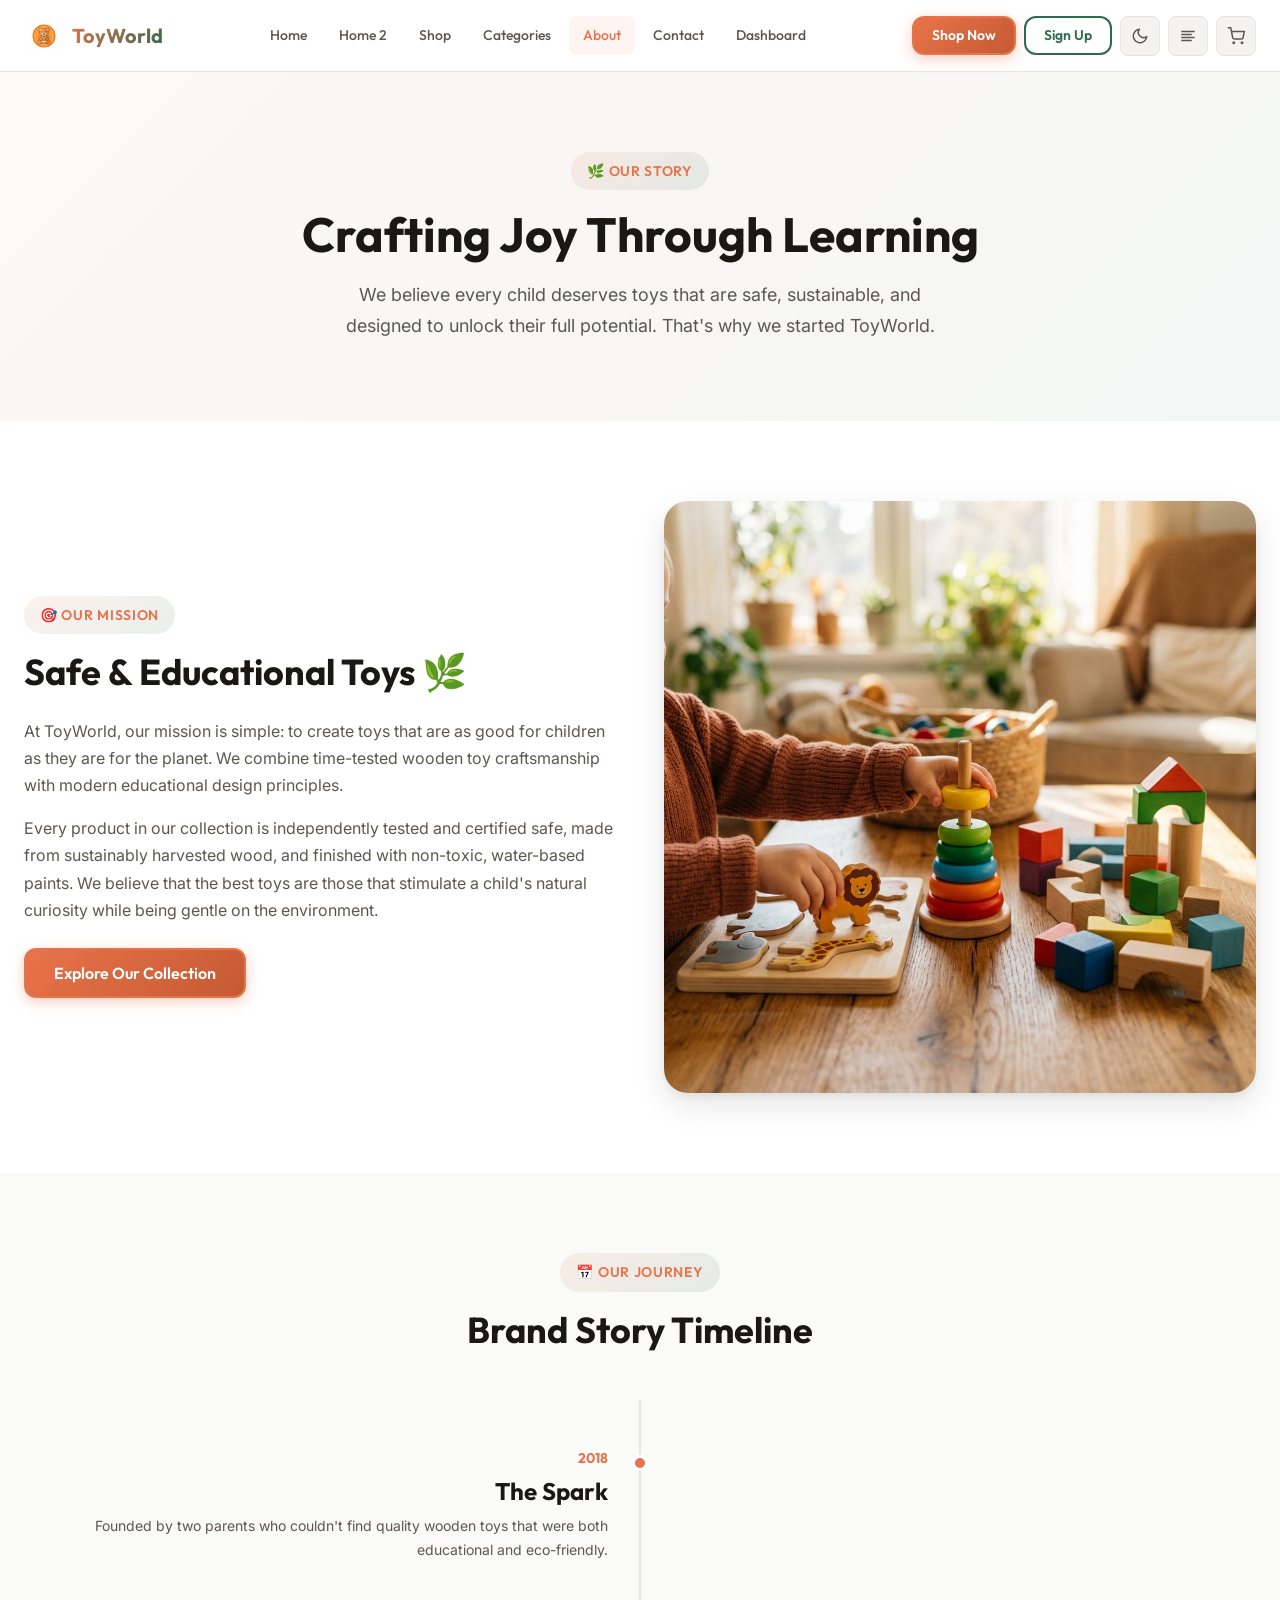
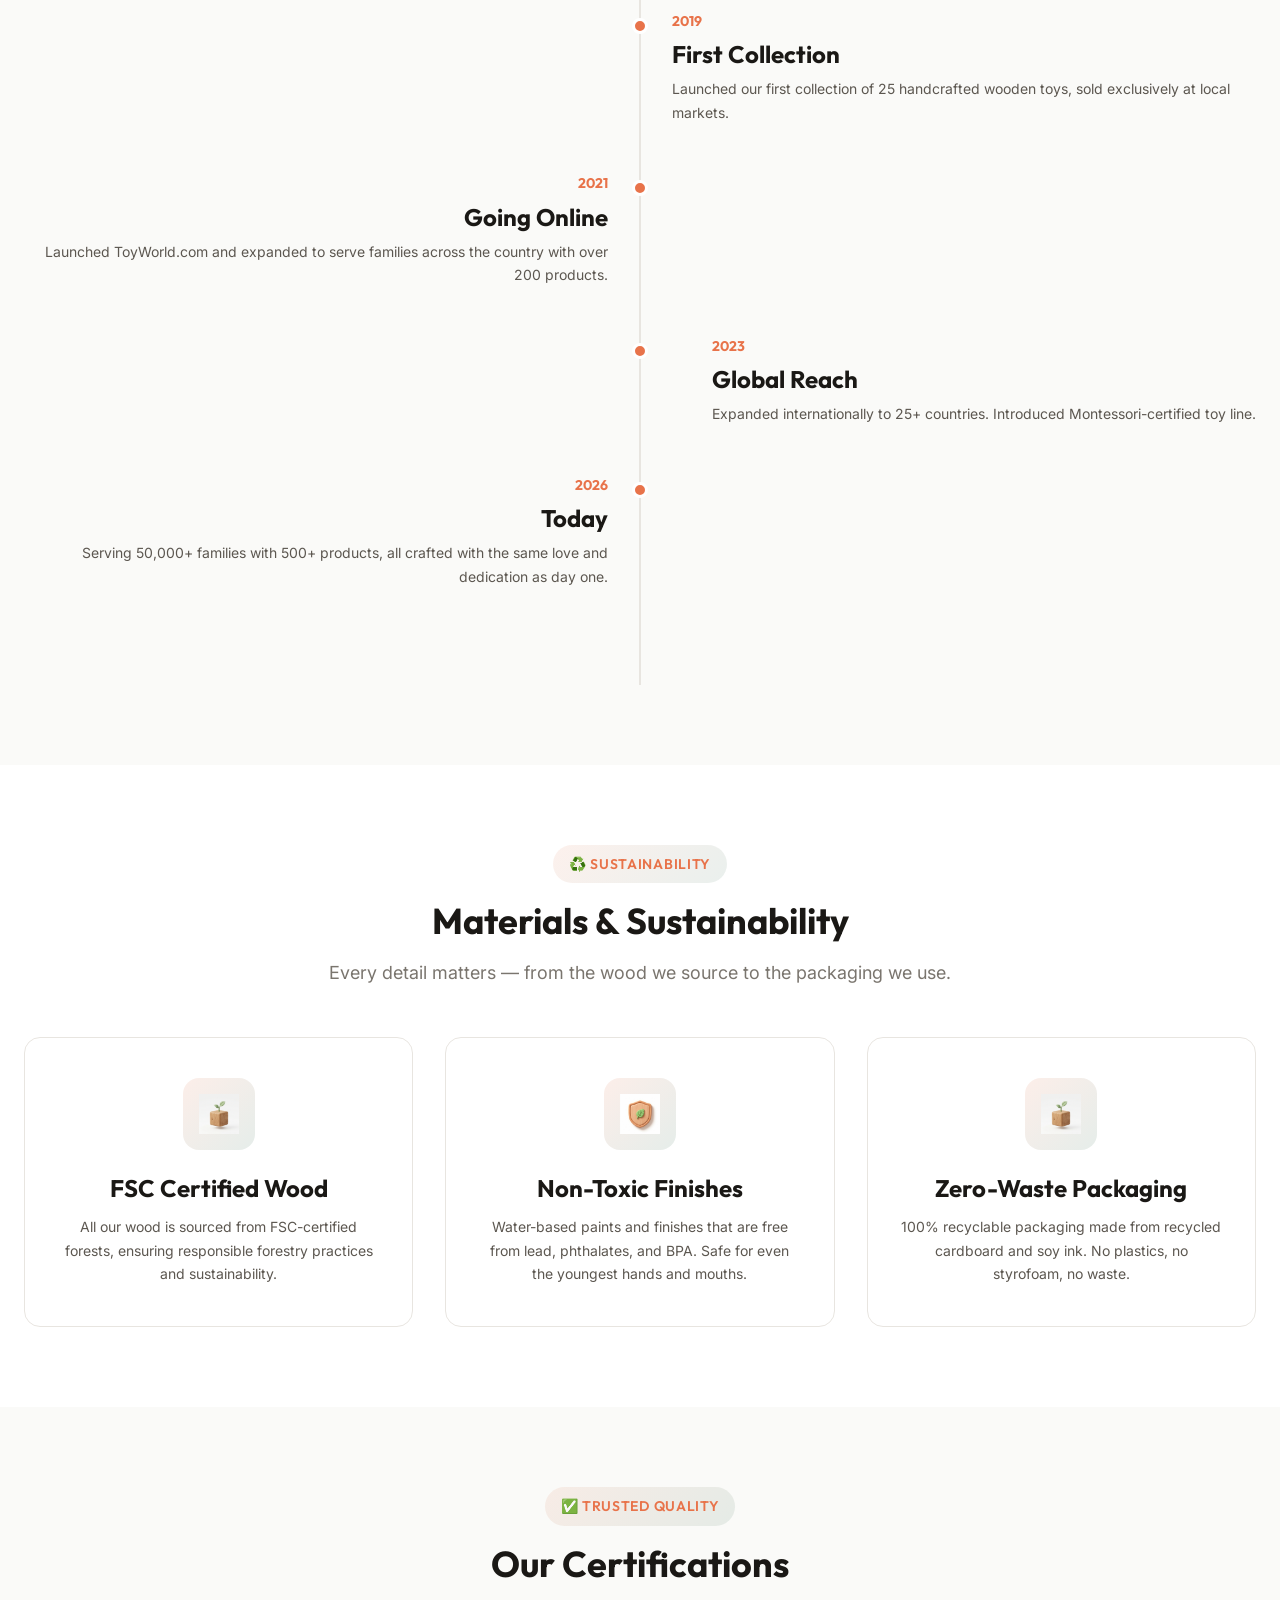
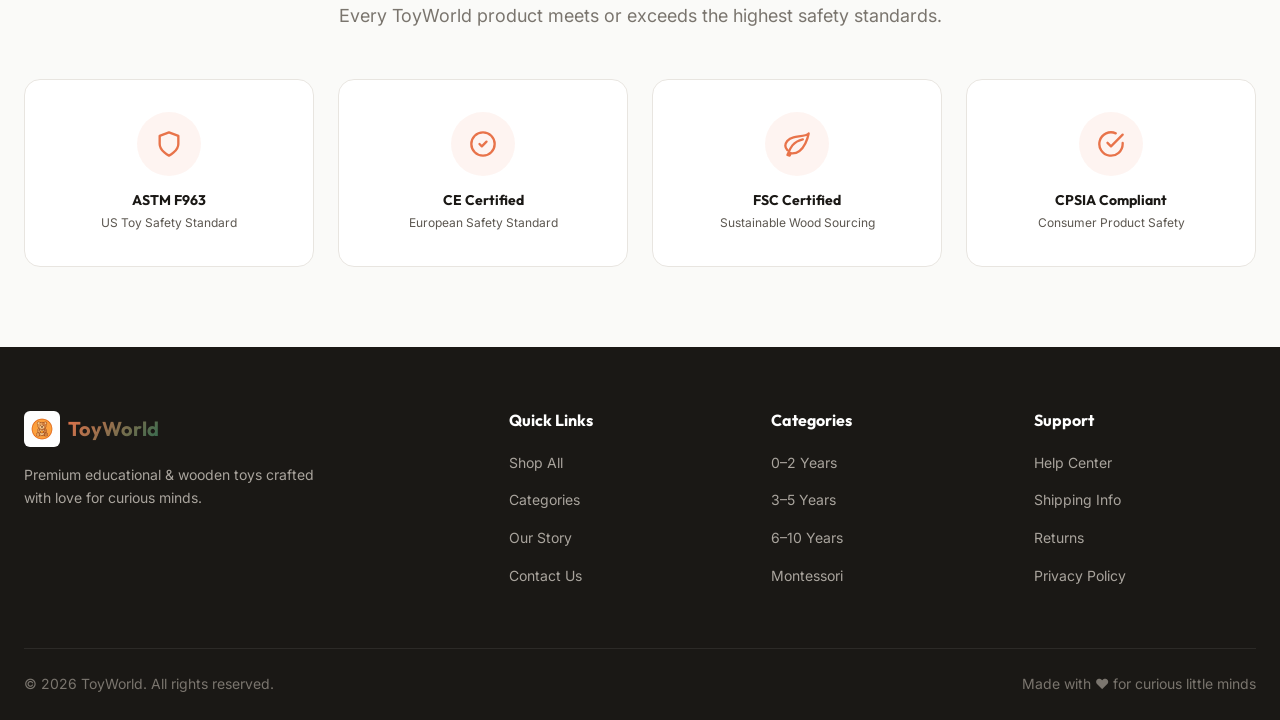
==== commit db5feeaf: "add the css" ====
--- a/about.html
+++ b/about.html
@@ -12,8 +12,8 @@
   <link rel="icon" type="image/svg+xml" href="assets/images/favicon.svg">
 </head>
 <body class="has-header">
-  <header class="header"><div class="header-inner"><a href="index.html" class="header-logo"><img src="assets/images/logo.png" alt="ToyWorld Logo"><span>ToyWorld</span></a><nav class="nav-desktop"><a href="index.html" class="nav-link">Home</a><a href="home2.html" class="nav-link">Home 2</a><a href="shop.html" class="nav-link">Shop</a><a href="categories.html" class="nav-link">Categories</a><a href="about.html" class="nav-link active">About</a><a href="contact.html" class="nav-link">Contact</a><a href="signup.html" class="nav-link">Sign Up</a><a href="dashboard.html" class="nav-link">Dashboard</a></nav><div class="header-actions"><div class="header-cta"><a href="shop.html" class="btn btn-primary btn-sm">Shop Now</a><a href="signup.html" class="btn btn-secondary btn-sm">Sign Up</a></div><button class="theme-toggle" title="Toggle Dark Mode"><svg xmlns="http://www.w3.org/2000/svg" width="18" height="18" viewBox="0 0 24 24" fill="none" stroke="currentColor" stroke-width="2"><path d="M21 12.79A9 9 0 1 1 11.21 3 7 7 0 0 0 21 12.79z"/></svg></button><button class="rtl-toggle" title="Toggle RTL"><svg xmlns="http://www.w3.org/2000/svg" width="18" height="18" viewBox="0 0 24 24" fill="none" stroke="currentColor" stroke-width="2"><line x1="17" y1="10" x2="3" y2="10"/><line x1="21" y1="6" x2="3" y2="6"/><line x1="21" y1="14" x2="3" y2="14"/><line x1="17" y1="18" x2="3" y2="18"/></svg></button><a href="cart.html" class="cart-btn" title="Cart"><svg xmlns="http://www.w3.org/2000/svg" width="18" height="18" viewBox="0 0 24 24" fill="none" stroke="currentColor" stroke-width="2"><circle cx="9" cy="21" r="1"/><circle cx="20" cy="21" r="1"/><path d="M1 1h4l2.68 13.39a2 2 0 0 0 2 1.61h9.72a2 2 0 0 0 2-1.61L23 6H6"/></svg><span class="cart-count" style="display:none">0</span></a><button class="nav-mobile-toggle" aria-label="Toggle menu"><div class="hamburger"><span></span><span></span><span></span></div></button></div></div></header>
-  <nav class="nav-mobile"><a href="index.html" class="nav-link">Home</a><a href="home2.html" class="nav-link">Home 2</a><a href="shop.html" class="nav-link">Shop</a><a href="categories.html" class="nav-link">Categories</a><a href="about.html" class="nav-link active">About</a><a href="contact.html" class="nav-link">Contact</a><a href="signup.html" class="nav-link">Sign Up</a><a href="dashboard.html" class="nav-link">Dashboard</a><a href="shop.html" class="btn btn-primary">Shop Now</a></nav>
+  <header class="header"><div class="header-inner"><a href="index.html" class="header-logo"><img src="assets/images/logo.png" alt="ToyWorld Logo"><span>ToyWorld</span></a><nav class="nav-desktop"><a href="index.html" class="nav-link">Home</a><a href="home2.html" class="nav-link">Home 2</a><a href="shop.html" class="nav-link">Shop</a><a href="categories.html" class="nav-link">Categories</a><a href="about.html" class="nav-link active">About</a><a href="contact.html" class="nav-link">Contact</a><a href="dashboard.html" class="nav-link">Dashboard</a></nav><div class="header-actions"><div class="header-cta"><a href="shop.html" class="btn btn-primary btn-sm">Shop Now</a><a href="signup.html" class="btn btn-secondary btn-sm">Sign Up</a></div><button class="theme-toggle" title="Toggle Dark Mode"><svg xmlns="http://www.w3.org/2000/svg" width="18" height="18" viewBox="0 0 24 24" fill="none" stroke="currentColor" stroke-width="2"><path d="M21 12.79A9 9 0 1 1 11.21 3 7 7 0 0 0 21 12.79z"/></svg></button><button class="rtl-toggle" title="Toggle RTL"><svg xmlns="http://www.w3.org/2000/svg" width="18" height="18" viewBox="0 0 24 24" fill="none" stroke="currentColor" stroke-width="2"><line x1="17" y1="10" x2="3" y2="10"/><line x1="21" y1="6" x2="3" y2="6"/><line x1="21" y1="14" x2="3" y2="14"/><line x1="17" y1="18" x2="3" y2="18"/></svg></button><a href="cart.html" class="cart-btn" title="Cart"><svg xmlns="http://www.w3.org/2000/svg" width="18" height="18" viewBox="0 0 24 24" fill="none" stroke="currentColor" stroke-width="2"><circle cx="9" cy="21" r="1"/><circle cx="20" cy="21" r="1"/><path d="M1 1h4l2.68 13.39a2 2 0 0 0 2 1.61h9.72a2 2 0 0 0 2-1.61L23 6H6"/></svg><span class="cart-count" style="display:none">0</span></a><button class="nav-mobile-toggle" aria-label="Toggle menu"><div class="hamburger"><span></span><span></span><span></span></div></button></div></div></header>
+  <nav class="nav-mobile"><a href="index.html" class="nav-link">Home</a><a href="home2.html" class="nav-link">Home 2</a><a href="shop.html" class="nav-link">Shop</a><a href="categories.html" class="nav-link">Categories</a><a href="about.html" class="nav-link active">About</a><a href="contact.html" class="nav-link">Contact</a><a href="dashboard.html" class="nav-link">Dashboard</a><a href="shop.html" class="btn btn-primary">Shop Now</a></nav>
 
   <!-- About Hero -->
   <section class="about-hero">
@@ -27,7 +27,7 @@
   <!-- Mission -->
   <section class="section">
     <div class="container">
-      <div style="display: grid; grid-template-columns: 1fr 1fr; gap: var(--space-12); align-items: center;" class="animate-on-scroll">
+      <div class="mission-layout animate-on-scroll">
         <div>
           <span class="section-badge">🎯 Our Mission</span>
           <h2 style="margin-bottom: var(--space-6);">Safe & Educational Toys 🌿</h2>
@@ -69,17 +69,23 @@
       </div>
       <div class="benefits-grid animate-on-scroll">
         <div class="benefit-card">
-          <div class="benefit-icon"><svg xmlns="http://www.w3.org/2000/svg" width="32" height="32" viewBox="0 0 24 24" fill="none" stroke="currentColor" stroke-width="2" stroke-linecap="round" stroke-linejoin="round"><path d="M17 8C8 10 5.9 16.17 3.82 21.34l1.89.66.95-2.3c.48.17.98.3 1.34.3C19 20 22 3 22 3c-1 2-8 2.25-13 3.25S2 11.5 2 13.5s1.75 3.75 1.75 3.75"/></svg></div>
+          <div class="benefit-icon">
+            <img src="assets/images/icon-eco.png" alt="FSC Wood" width="48" height="48">
+          </div>
           <h4>FSC Certified Wood</h4>
           <p>All our wood is sourced from FSC-certified forests, ensuring responsible forestry practices and sustainability.</p>
         </div>
         <div class="benefit-card">
-          <div class="benefit-icon"><svg xmlns="http://www.w3.org/2000/svg" width="32" height="32" viewBox="0 0 24 24" fill="none" stroke="currentColor" stroke-width="2" stroke-linecap="round" stroke-linejoin="round"><path d="M12 22s8-4 8-10V5l-8-3-8 3v7c0 6 8 10 8 10z"/></svg></div>
+          <div class="benefit-icon">
+            <img src="assets/images/icon-safe.png" alt="Non-Toxic" width="48" height="48">
+          </div>
           <h4>Non-Toxic Finishes</h4>
           <p>Water-based paints and finishes that are free from lead, phthalates, and BPA. Safe for even the youngest hands and mouths.</p>
         </div>
         <div class="benefit-card">
-          <div class="benefit-icon"><svg xmlns="http://www.w3.org/2000/svg" width="32" height="32" viewBox="0 0 24 24" fill="none" stroke="currentColor" stroke-width="2" stroke-linecap="round" stroke-linejoin="round"><rect x="3" y="3" width="7" height="7"/><rect x="14" y="3" width="7" height="7"/><rect x="14" y="14" width="7" height="7"/><rect x="3" y="14" width="7" height="7"/></svg></div>
+          <div class="benefit-icon">
+            <img src="assets/images/icon-eco.png" alt="Packaging" width="48" height="48">
+          </div>
           <h4>Zero-Waste Packaging</h4>
           <p>100% recyclable packaging made from recycled cardboard and soy ink. No plastics, no styrofoam, no waste.</p>
         </div>
--- a/css/components.css
+++ b/css/components.css
@@ -905,7 +905,7 @@
 
 .form-checkbox {
   display: flex;
-  align-items: center;
+  align-items: flex-start;
   gap: var(--space-2);
   font-size: var(--text-sm);
   cursor: pointer;
@@ -914,8 +914,10 @@
 .form-checkbox input[type="checkbox"] {
   width: 18px;
   height: 18px;
+  margin-top: 1px;
   accent-color: var(--primary);
   cursor: pointer;
+  flex-shrink: 0;
 }
 
 /* ---- Social Login Buttons ---- */
--- a/css/pages.css
+++ b/css/pages.css
@@ -267,6 +267,19 @@
   align-items: center;
   justify-content: center;
   margin: 0 auto var(--space-6);
+  overflow: hidden;
+}
+
+.benefit-icon img {
+  width: 100%;
+  height: 100%;
+  object-fit: contain;
+  padding: var(--space-4);
+  transition: transform var(--transition-base);
+}
+
+.benefit-card:hover .benefit-icon img {
+  transform: scale(1.1);
 }
 
 .benefit-icon svg {
@@ -341,6 +354,19 @@
   align-items: center;
   justify-content: center;
   margin-bottom: var(--space-5);
+  overflow: hidden;
+}
+
+.learning-icon img {
+  width: 100%;
+  height: 100%;
+  object-fit: contain;
+  padding: var(--space-2);
+  transition: transform var(--transition-base);
+}
+
+.learning-card:hover .learning-icon img {
+  transform: scale(1.1);
 }
 
 .learning-icon svg {
@@ -355,6 +381,72 @@
 
 .learning-card p {
   font-size: var(--text-sm);
+}
+
+/* ---- Testimonial Carousel ---- */
+.testimonial-carousel {
+  position: relative;
+  overflow: hidden;
+  padding: var(--space-4) 0;
+}
+
+.carousel-track {
+  display: flex !important;
+  transition: transform 0.6s cubic-bezier(0.4, 0, 0.2, 1);
+  will-change: transform;
+}
+
+.carousel-slide {
+  min-width: 100%;
+  flex-shrink: 0;
+  display: flex;
+  justify-content: center;
+  padding: 0 var(--space-4);
+  box-sizing: border-box;
+}
+
+.carousel-slide .testimonial-card {
+  width: 100%;
+  max-width: 800px;
+  height: 100%;
+}
+
+.carousel-dots {
+  display: flex;
+  justify-content: center;
+  align-items: center;
+  gap: var(--space-2);
+  margin-top: var(--space-10);
+}
+
+.carousel-dot {
+  width: 10px;
+  height: 10px;
+  border-radius: var(--radius-full);
+  border: none;
+  background: var(--gray-300);
+  cursor: pointer;
+  transition: all var(--transition-base);
+  padding: 0;
+}
+
+.carousel-dot.active {
+  background: var(--primary);
+  width: 24px;
+}
+
+@media (max-width: 1024px) {
+  .carousel-slide {
+    grid-template-columns: repeat(2, 1fr);
+    gap: var(--space-6);
+  }
+}
+
+@media (max-width: 768px) {
+  .carousel-slide {
+    grid-template-columns: 1fr;
+    gap: var(--space-4);
+  }
 }
 
 @media (max-width: 768px) {
@@ -649,6 +741,25 @@
   background: linear-gradient(135deg, rgba(var(--primary-rgb), 0.06), rgba(var(--secondary-rgb), 0.06));
   padding: var(--space-20) 0;
   text-align: center;
+}
+
+.mission-layout {
+  display: grid;
+  grid-template-columns: 1fr 1fr;
+  gap: var(--space-12);
+  align-items: center;
+}
+
+@media (max-width: 1024px) {
+  .mission-layout {
+    grid-template-columns: 1fr;
+    text-align: center;
+    gap: var(--space-8);
+  }
+  
+  .mission-layout .btn {
+    margin: 0 auto;
+  }
 }
 
 .timeline {
@@ -1317,3 +1428,13 @@
   color: var(--text-secondary);
   line-height: 1.7;
 }
+@media (max-width: 480px) {
+  .auth-card {
+    padding: var(--space-8) var(--space-6);
+  }
+  .auth-form-row {
+    flex-direction: column;
+    align-items: flex-start;
+    gap: var(--space-3);
+  }
+}
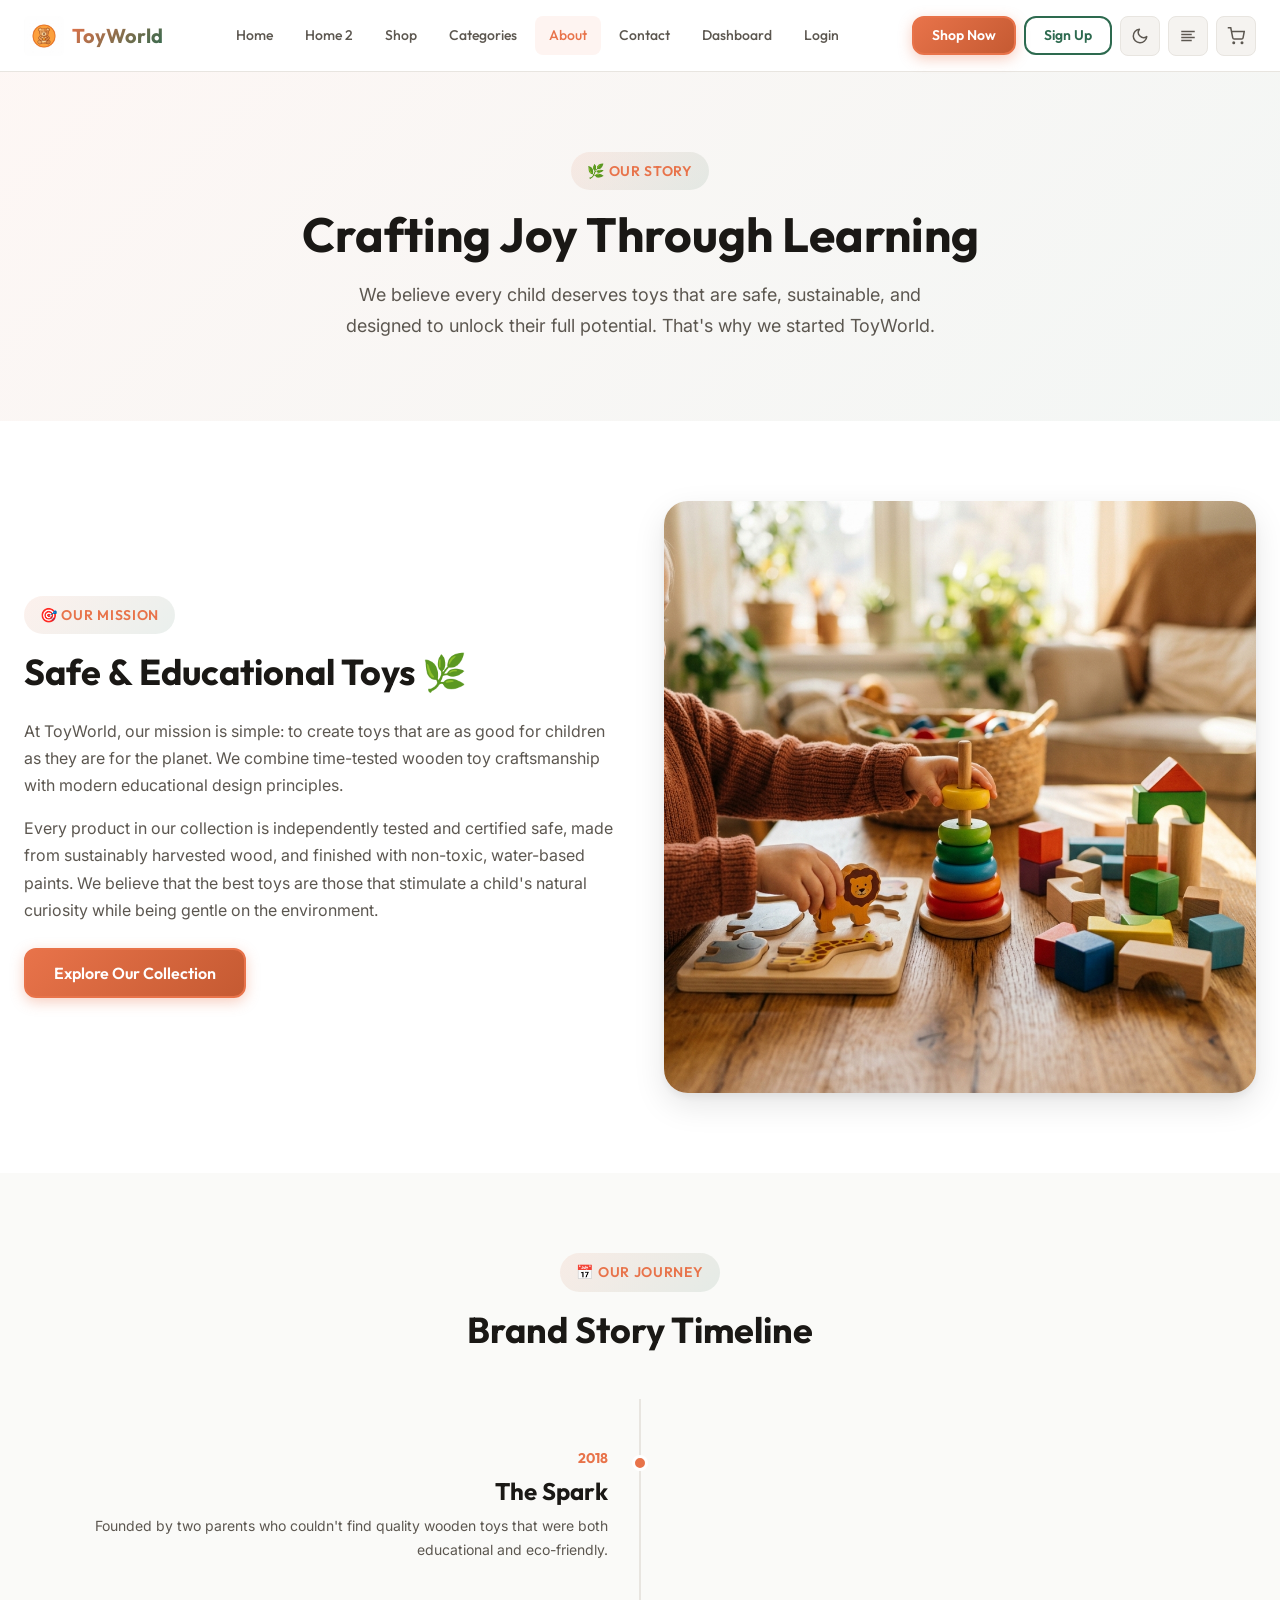
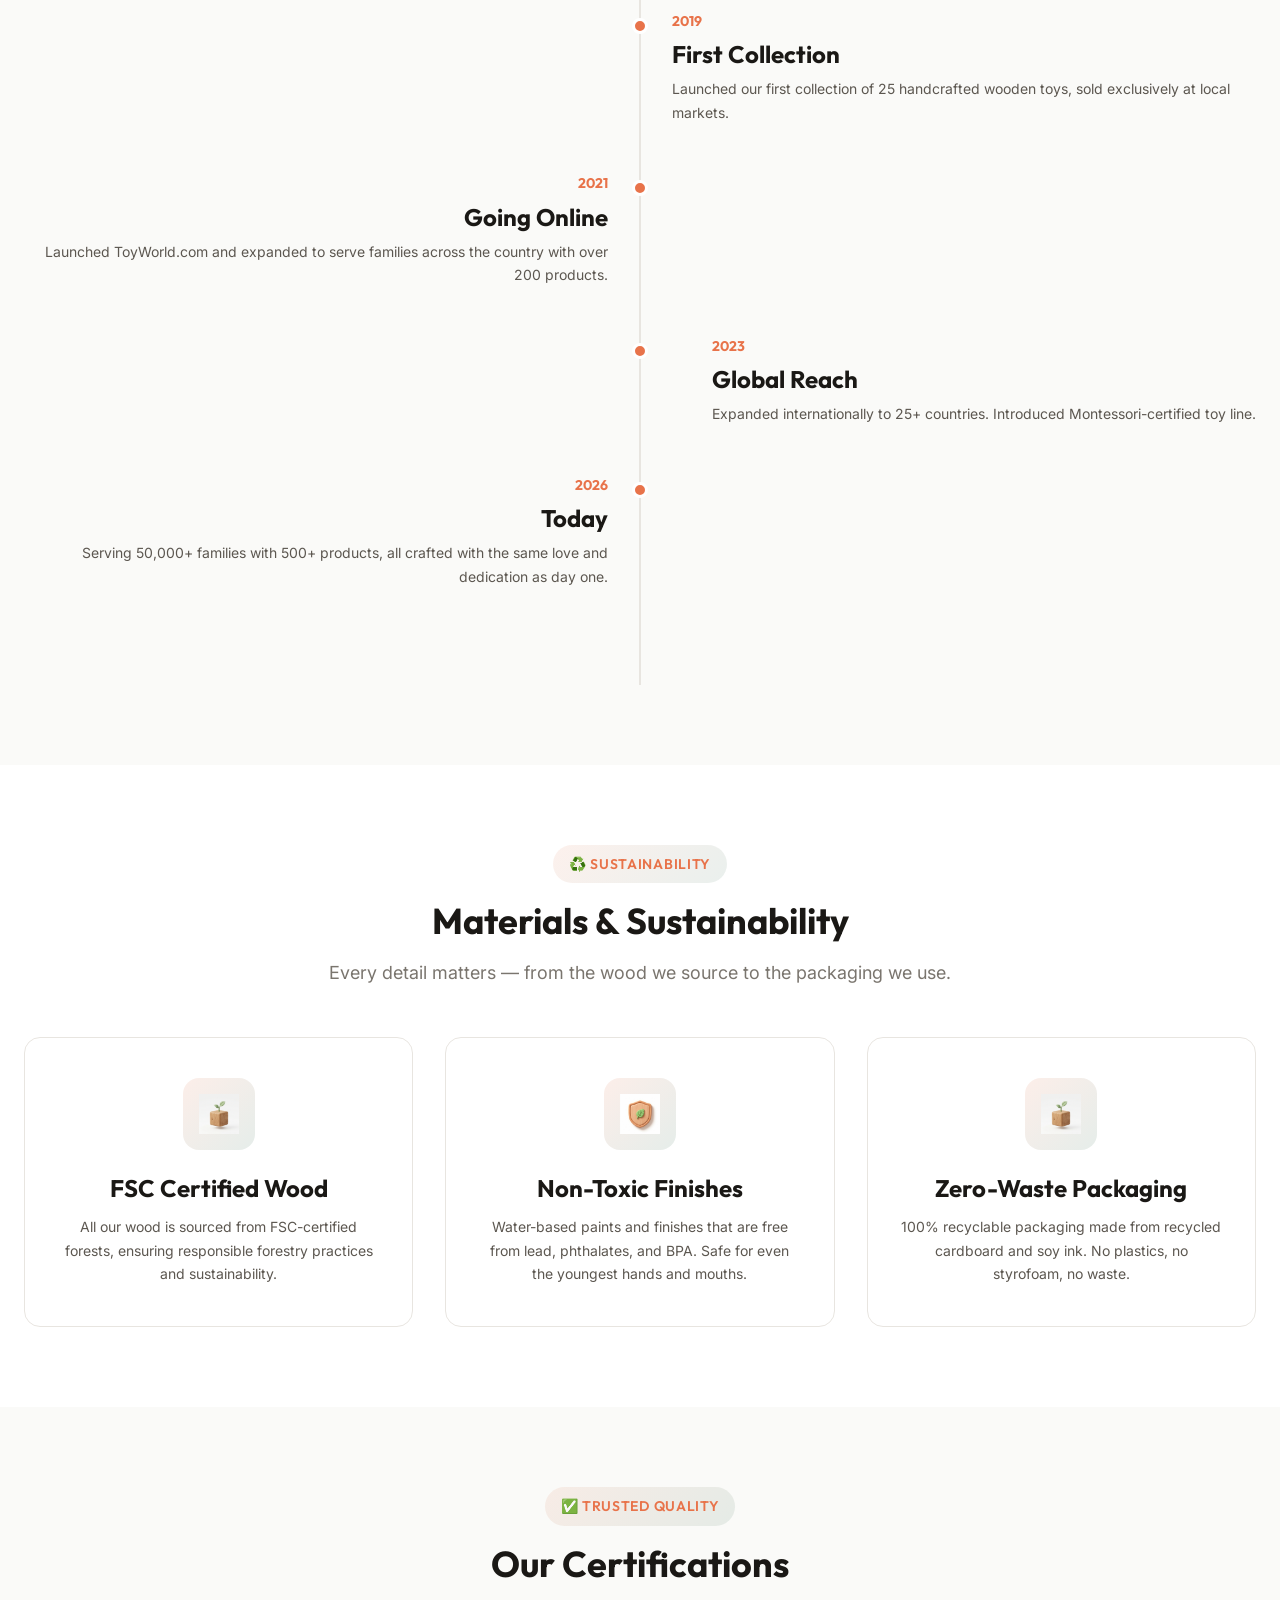
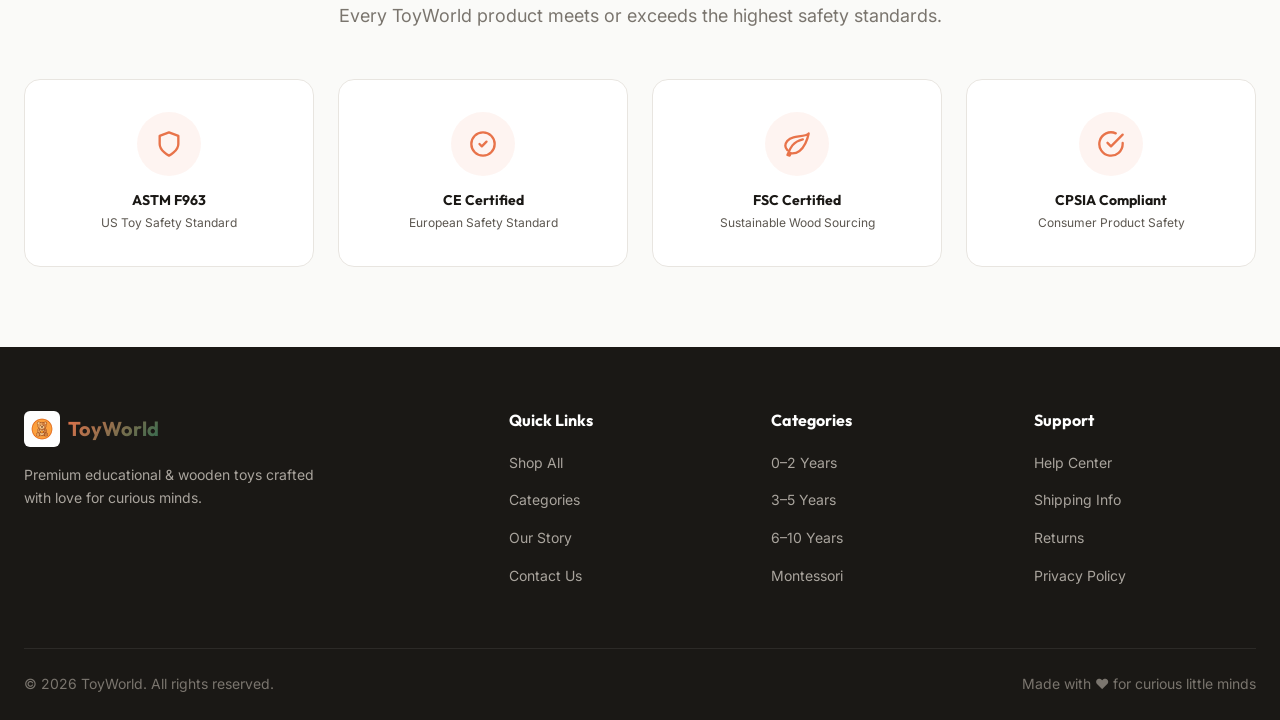
==== commit 53248215: "add the some changes..." ====
--- a/about.html
+++ b/about.html
@@ -12,8 +12,8 @@
   <link rel="icon" type="image/svg+xml" href="assets/images/favicon.svg">
 </head>
 <body class="has-header">
-  <header class="header"><div class="header-inner"><a href="index.html" class="header-logo"><img src="assets/images/logo.png" alt="ToyWorld Logo"><span>ToyWorld</span></a><nav class="nav-desktop"><a href="index.html" class="nav-link">Home</a><a href="home2.html" class="nav-link">Home 2</a><a href="shop.html" class="nav-link">Shop</a><a href="categories.html" class="nav-link">Categories</a><a href="about.html" class="nav-link active">About</a><a href="contact.html" class="nav-link">Contact</a><a href="dashboard.html" class="nav-link">Dashboard</a></nav><div class="header-actions"><div class="header-cta"><a href="shop.html" class="btn btn-primary btn-sm">Shop Now</a><a href="signup.html" class="btn btn-secondary btn-sm">Sign Up</a></div><button class="theme-toggle" title="Toggle Dark Mode"><svg xmlns="http://www.w3.org/2000/svg" width="18" height="18" viewBox="0 0 24 24" fill="none" stroke="currentColor" stroke-width="2"><path d="M21 12.79A9 9 0 1 1 11.21 3 7 7 0 0 0 21 12.79z"/></svg></button><button class="rtl-toggle" title="Toggle RTL"><svg xmlns="http://www.w3.org/2000/svg" width="18" height="18" viewBox="0 0 24 24" fill="none" stroke="currentColor" stroke-width="2"><line x1="17" y1="10" x2="3" y2="10"/><line x1="21" y1="6" x2="3" y2="6"/><line x1="21" y1="14" x2="3" y2="14"/><line x1="17" y1="18" x2="3" y2="18"/></svg></button><a href="cart.html" class="cart-btn" title="Cart"><svg xmlns="http://www.w3.org/2000/svg" width="18" height="18" viewBox="0 0 24 24" fill="none" stroke="currentColor" stroke-width="2"><circle cx="9" cy="21" r="1"/><circle cx="20" cy="21" r="1"/><path d="M1 1h4l2.68 13.39a2 2 0 0 0 2 1.61h9.72a2 2 0 0 0 2-1.61L23 6H6"/></svg><span class="cart-count" style="display:none">0</span></a><button class="nav-mobile-toggle" aria-label="Toggle menu"><div class="hamburger"><span></span><span></span><span></span></div></button></div></div></header>
-  <nav class="nav-mobile"><a href="index.html" class="nav-link">Home</a><a href="home2.html" class="nav-link">Home 2</a><a href="shop.html" class="nav-link">Shop</a><a href="categories.html" class="nav-link">Categories</a><a href="about.html" class="nav-link active">About</a><a href="contact.html" class="nav-link">Contact</a><a href="dashboard.html" class="nav-link">Dashboard</a><a href="shop.html" class="btn btn-primary">Shop Now</a></nav>
+  <header class="header"><div class="header-inner"><a href="index.html" class="header-logo"><img src="assets/images/logo.png" alt="ToyWorld Logo"><span>ToyWorld</span></a><nav class="nav-desktop"><a href="index.html" class="nav-link">Home</a><a href="home2.html" class="nav-link">Home 2</a><a href="shop.html" class="nav-link">Shop</a><a href="categories.html" class="nav-link">Categories</a><a href="about.html" class="nav-link active">About</a><a href="contact.html" class="nav-link">Contact</a><a href="dashboard.html" class="nav-link">Dashboard</a><a href="login.html" class="nav-link">Login</a></nav><div class="header-actions"><div class="header-cta"><a href="shop.html" class="btn btn-primary btn-sm">Shop Now</a><a href="signup.html" class="btn btn-secondary btn-sm">Sign Up</a></div><button class="theme-toggle" title="Toggle Dark Mode"><svg xmlns="http://www.w3.org/2000/svg" width="18" height="18" viewBox="0 0 24 24" fill="none" stroke="currentColor" stroke-width="2"><path d="M21 12.79A9 9 0 1 1 11.21 3 7 7 0 0 0 21 12.79z"/></svg></button><button class="rtl-toggle" title="Toggle RTL"><svg xmlns="http://www.w3.org/2000/svg" width="18" height="18" viewBox="0 0 24 24" fill="none" stroke="currentColor" stroke-width="2"><line x1="17" y1="10" x2="3" y2="10"/><line x1="21" y1="6" x2="3" y2="6"/><line x1="21" y1="14" x2="3" y2="14"/><line x1="17" y1="18" x2="3" y2="18"/></svg></button><a href="cart.html" class="cart-btn" title="Cart"><svg xmlns="http://www.w3.org/2000/svg" width="18" height="18" viewBox="0 0 24 24" fill="none" stroke="currentColor" stroke-width="2"><circle cx="9" cy="21" r="1"/><circle cx="20" cy="21" r="1"/><path d="M1 1h4l2.68 13.39a2 2 0 0 0 2 1.61h9.72a2 2 0 0 0 2-1.61L23 6H6"/></svg><span class="cart-count" style="display:none">0</span></a><button class="nav-mobile-toggle" aria-label="Toggle menu"><div class="hamburger"><span></span><span></span><span></span></div></button></div></div></header>
+  <nav class="nav-mobile"><a href="index.html" class="nav-link">Home</a><a href="home2.html" class="nav-link">Home 2</a><a href="shop.html" class="nav-link">Shop</a><a href="categories.html" class="nav-link">Categories</a><a href="about.html" class="nav-link active">About</a><a href="contact.html" class="nav-link">Contact</a><a href="dashboard.html" class="nav-link">Dashboard</a><a href="login.html" class="nav-link">Login</a><a href="shop.html" class="btn btn-primary">Shop Now</a><a href="signup.html" class="btn btn-secondary">Sign Up</a></nav>
 
   <!-- About Hero -->
   <section class="about-hero">
--- a/css/components.css
+++ b/css/components.css
@@ -98,6 +98,10 @@
   backdrop-filter: blur(12px);
 }
 
+.has-header {
+  padding-top: var(--header-height);
+}
+
 [data-theme="dark"] .header {
   background: rgba(26, 26, 46, 0.95);
 }
@@ -325,6 +329,10 @@
 }
 
 .nav-mobile .btn {
+  width: 100%;
+}
+
+.nav-mobile .btn:first-of-type {
   margin-top: var(--space-4);
 }
 
--- a/css/pages.css
+++ b/css/pages.css
@@ -124,6 +124,10 @@
   }
   .hero-stats {
     justify-content: center;
+  }
+  .hero {
+    padding-top: var(--space-12);
+    min-height: auto;
   }
 }
 
@@ -437,15 +441,13 @@
 
 @media (max-width: 1024px) {
   .carousel-slide {
-    grid-template-columns: repeat(2, 1fr);
-    gap: var(--space-6);
+    padding: 0 var(--space-2);
   }
 }
 
 @media (max-width: 768px) {
   .carousel-slide {
-    grid-template-columns: 1fr;
-    gap: var(--space-4);
+    padding: 0 var(--space-1);
   }
 }
 
@@ -1175,6 +1177,16 @@
   }
 }
 
+.cart-layout.cart-is-empty {
+  grid-template-columns: 1fr;
+  max-width: 800px;
+  margin: 0 auto;
+  display: flex;
+  justify-content: center;
+  align-items: center;
+  min-height: 400px;
+}
+
 /* ---- Auth Pages ---- */
 .auth-page {
   min-height: 100vh;
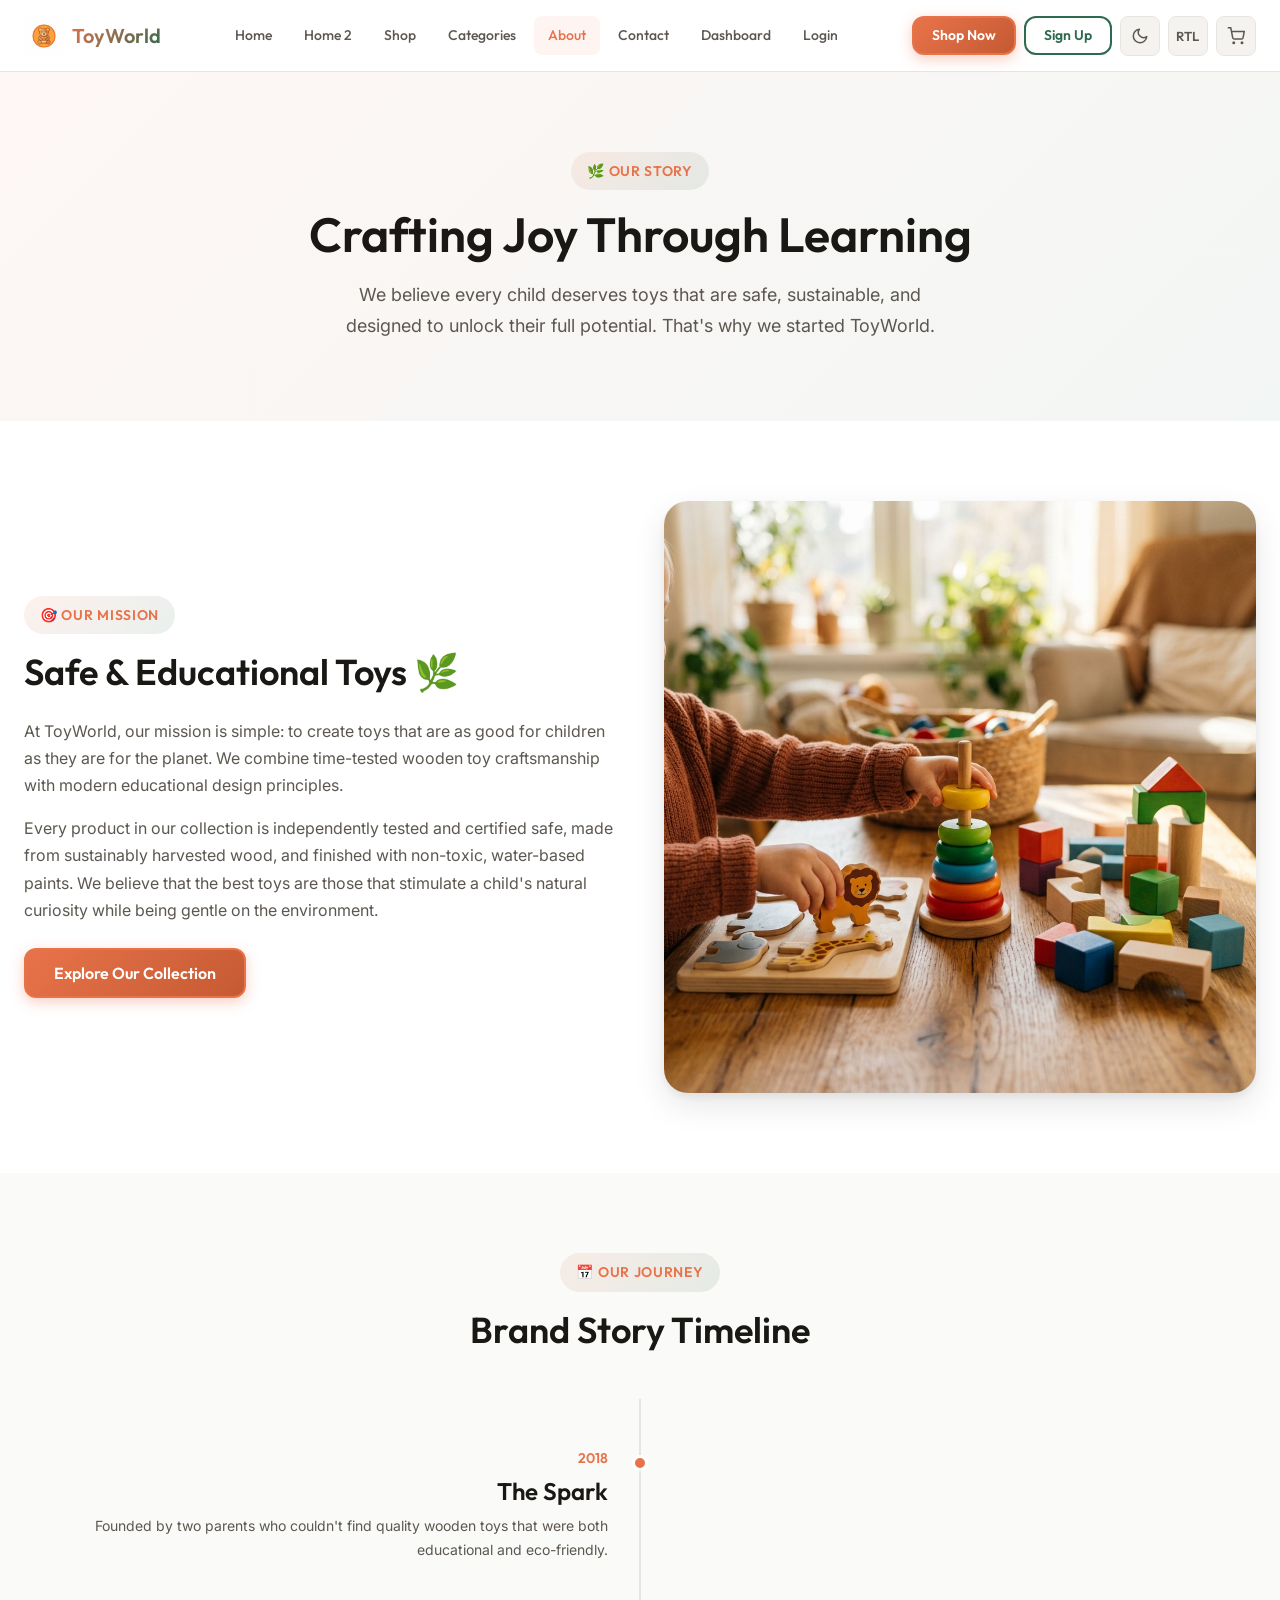
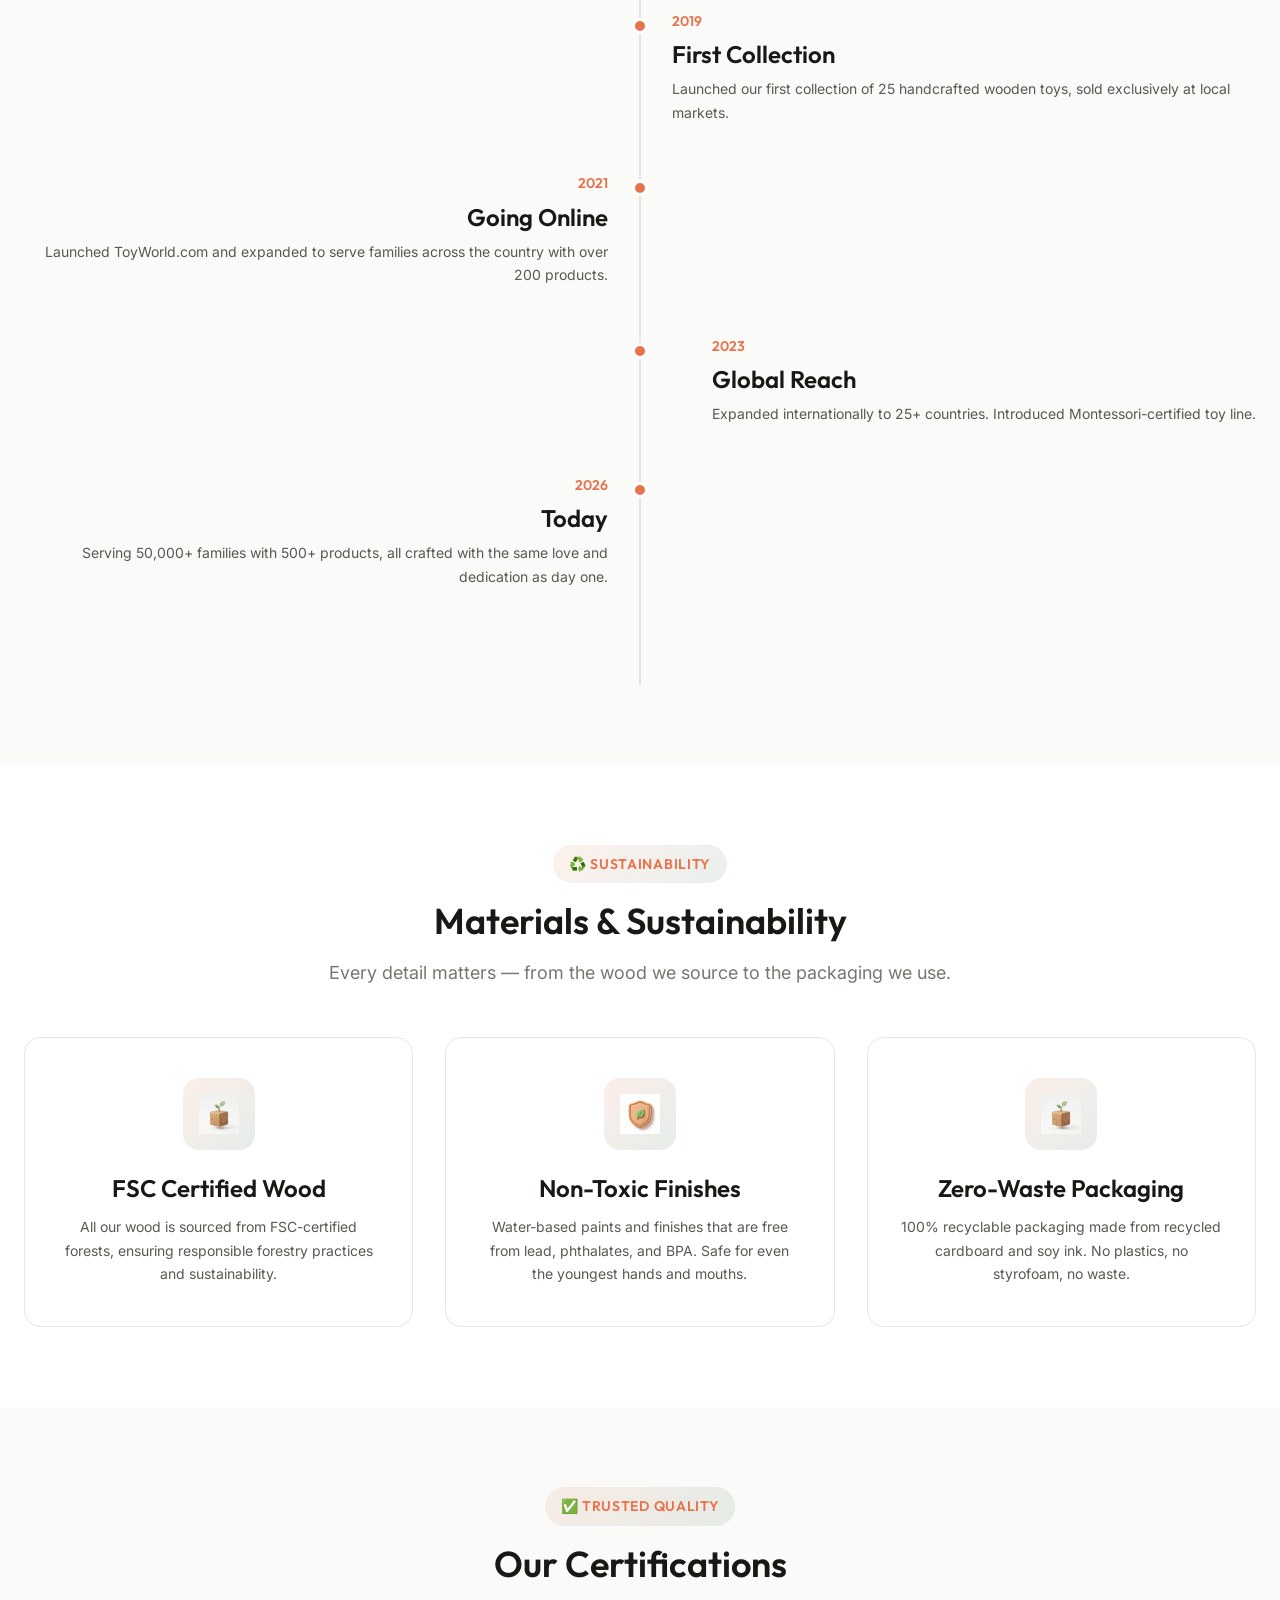
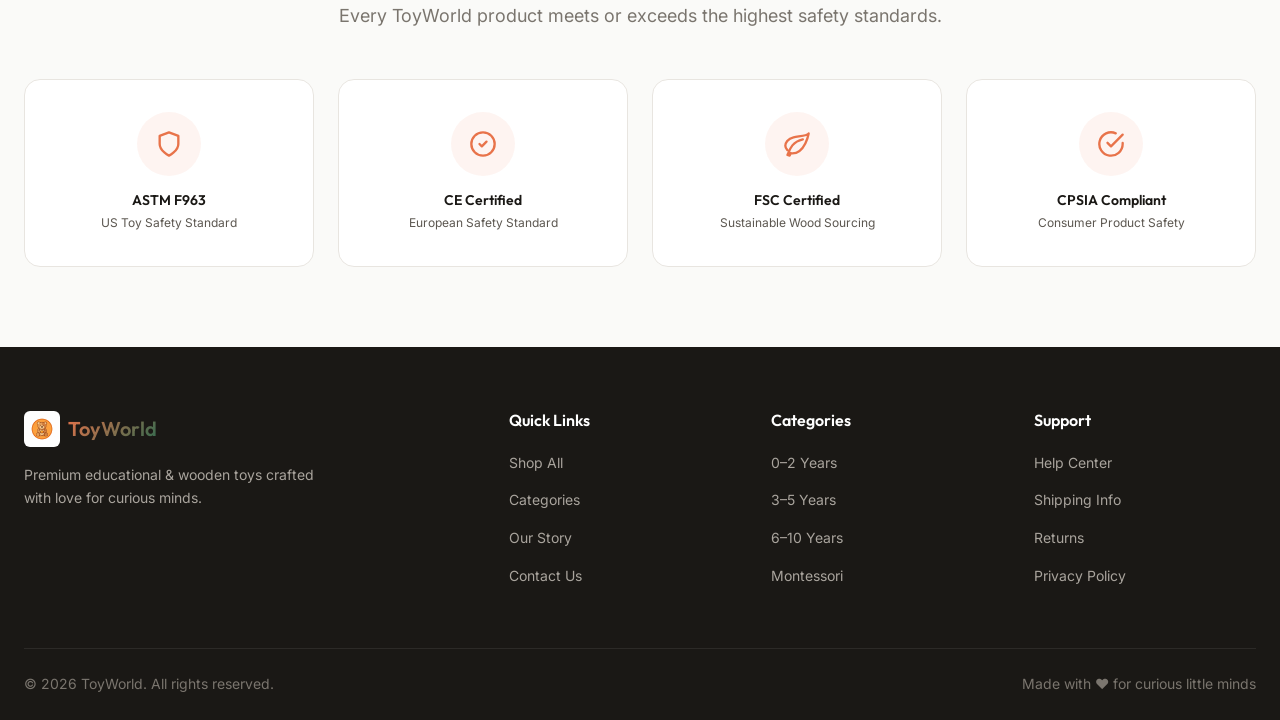
==== commit 140849f2: "add the rtl" ====
--- a/about.html
+++ b/about.html
@@ -12,8 +12,19 @@
   <link rel="icon" type="image/svg+xml" href="assets/images/favicon.svg">
 </head>
 <body class="has-header">
-  <header class="header"><div class="header-inner"><a href="index.html" class="header-logo"><img src="assets/images/logo.png" alt="ToyWorld Logo"><span>ToyWorld</span></a><nav class="nav-desktop"><a href="index.html" class="nav-link">Home</a><a href="home2.html" class="nav-link">Home 2</a><a href="shop.html" class="nav-link">Shop</a><a href="categories.html" class="nav-link">Categories</a><a href="about.html" class="nav-link active">About</a><a href="contact.html" class="nav-link">Contact</a><a href="dashboard.html" class="nav-link">Dashboard</a><a href="login.html" class="nav-link">Login</a></nav><div class="header-actions"><div class="header-cta"><a href="shop.html" class="btn btn-primary btn-sm">Shop Now</a><a href="signup.html" class="btn btn-secondary btn-sm">Sign Up</a></div><button class="theme-toggle" title="Toggle Dark Mode"><svg xmlns="http://www.w3.org/2000/svg" width="18" height="18" viewBox="0 0 24 24" fill="none" stroke="currentColor" stroke-width="2"><path d="M21 12.79A9 9 0 1 1 11.21 3 7 7 0 0 0 21 12.79z"/></svg></button><button class="rtl-toggle" title="Toggle RTL"><svg xmlns="http://www.w3.org/2000/svg" width="18" height="18" viewBox="0 0 24 24" fill="none" stroke="currentColor" stroke-width="2"><line x1="17" y1="10" x2="3" y2="10"/><line x1="21" y1="6" x2="3" y2="6"/><line x1="21" y1="14" x2="3" y2="14"/><line x1="17" y1="18" x2="3" y2="18"/></svg></button><a href="cart.html" class="cart-btn" title="Cart"><svg xmlns="http://www.w3.org/2000/svg" width="18" height="18" viewBox="0 0 24 24" fill="none" stroke="currentColor" stroke-width="2"><circle cx="9" cy="21" r="1"/><circle cx="20" cy="21" r="1"/><path d="M1 1h4l2.68 13.39a2 2 0 0 0 2 1.61h9.72a2 2 0 0 0 2-1.61L23 6H6"/></svg><span class="cart-count" style="display:none">0</span></a><button class="nav-mobile-toggle" aria-label="Toggle menu"><div class="hamburger"><span></span><span></span><span></span></div></button></div></div></header>
-  <nav class="nav-mobile"><a href="index.html" class="nav-link">Home</a><a href="home2.html" class="nav-link">Home 2</a><a href="shop.html" class="nav-link">Shop</a><a href="categories.html" class="nav-link">Categories</a><a href="about.html" class="nav-link active">About</a><a href="contact.html" class="nav-link">Contact</a><a href="dashboard.html" class="nav-link">Dashboard</a><a href="login.html" class="nav-link">Login</a><a href="shop.html" class="btn btn-primary">Shop Now</a><a href="signup.html" class="btn btn-secondary">Sign Up</a></nav>
+  <header class="header"><div class="header-inner"><a href="index.html" class="header-logo"><img src="assets/images/logo.png" alt="ToyWorld Logo"><span>ToyWorld</span></a><nav class="nav-desktop"><a href="index.html" class="nav-link">Home</a><a href="home2.html" class="nav-link">Home 2</a><a href="shop.html" class="nav-link">Shop</a><a href="categories.html" class="nav-link">Categories</a><a href="about.html" class="nav-link active">About</a><a href="contact.html" class="nav-link">Contact</a><a href="dashboard.html" class="nav-link">Dashboard</a><a href="login.html" class="nav-link">Login</a></nav><div class="header-actions"><div class="header-cta"><a href="shop.html" class="btn btn-primary btn-sm">Shop Now</a><a href="signup.html" class="btn btn-secondary btn-sm">Sign Up</a></div><button class="theme-toggle" title="Toggle Dark Mode"><svg xmlns="http://www.w3.org/2000/svg" width="18" height="18" viewBox="0 0 24 24" fill="none" stroke="currentColor" stroke-width="2"><path d="M21 12.79A9 9 0 1 1 11.21 3 7 7 0 0 0 21 12.79z"/></svg></button><button class="rtl-toggle" title="Toggle RTL">RTL</button><a href="cart.html" class="cart-btn" title="Cart"><svg xmlns="http://www.w3.org/2000/svg" width="18" height="18" viewBox="0 0 24 24" fill="none" stroke="currentColor" stroke-width="2"><circle cx="9" cy="21" r="1"/><circle cx="20" cy="21" r="1"/><path d="M1 1h4l2.68 13.39a2 2 0 0 0 2 1.61h9.72a2 2 0 0 0 2-1.61L23 6H6"/></svg><span class="cart-count" style="display:none">0</span></a><button class="nav-mobile-toggle" aria-label="Toggle menu"><div class="hamburger"><span></span><span></span><span></span></div></button></div></div></header>
+  <nav class="nav-mobile"><a href="index.html" class="nav-link">Home</a><a href="home2.html" class="nav-link">Home 2</a><a href="shop.html" class="nav-link">Shop</a><a href="categories.html" class="nav-link">Categories</a><a href="about.html" class="nav-link active">About</a><a href="contact.html" class="nav-link">Contact</a><a href="dashboard.html" class="nav-link">Dashboard</a><a href="login.html" class="nav-link">Login</a><a href="shop.html" class="btn btn-primary">Shop Now</a><a href="signup.html" class="btn btn-secondary">Sign Up</a>
+    <div class="nav-mobile-actions">
+      <button class="theme-toggle" title="Toggle Dark Mode" aria-label="Toggle dark mode">
+        <svg xmlns="http://www.w3.org/2000/svg" width="18" height="18" viewBox="0 0 24 24" fill="none" stroke="currentColor" stroke-width="2" stroke-linecap="round" stroke-linejoin="round"><path d="M21 12.79A9 9 0 1 1 11.21 3 7 7 0 0 0 21 12.79z"/></svg>
+      </button>
+      <button class="rtl-toggle" title="Toggle RTL" aria-label="Toggle RTL direction">RTL</button>
+      <a href="cart.html" class="cart-btn" title="Cart" aria-label="Shopping cart">
+        <svg xmlns="http://www.w3.org/2000/svg" width="18" height="18" viewBox="0 0 24 24" fill="none" stroke="currentColor" stroke-width="2" stroke-linecap="round" stroke-linejoin="round"><circle cx="9" cy="21" r="1"/><circle cx="20" cy="21" r="1"/><path d="M1 1h4l2.68 13.39a2 2 0 0 0 2 1.61h9.72a2 2 0 0 0 2-1.61L23 6H6"/></svg>
+        <span class="cart-count" style="display:none">0</span>
+      </a>
+    </div>
+  </nav>
 
   <!-- About Hero -->
   <section class="about-hero">
--- a/css/style.css
+++ b/css/style.css
@@ -108,24 +108,24 @@
 
 /* ---- Dark Mode ---- */
 [data-theme="dark"] {
-  --bg-primary: #1A1A2E;
-  --bg-secondary: #16213E;
-  --bg-tertiary: #0F3460;
-  --bg-card: #1E1E36;
-  --bg-overlay: rgba(0, 0, 0, 0.7);
+  --bg-primary: #000000;
+  --bg-secondary: #0A0A0A;
+  --bg-tertiary: #121212;
+  --bg-card: #0D0D0D;
+  --bg-overlay: rgba(0, 0, 0, 0.8);
 
   --text-primary: #F0ECE6;
   --text-secondary: #B8B4AE;
   --text-tertiary: #8A867F;
   --text-inverse: #1A1815;
 
-  --border-color: #2A2A42;
+  --border-color: #222222;
   --border-focus: #F09A7A;
 
-  --shadow-sm: 0 1px 3px rgba(0,0,0,0.2), 0 1px 2px rgba(0,0,0,0.15);
-  --shadow-md: 0 4px 12px rgba(0,0,0,0.25), 0 2px 4px rgba(0,0,0,0.15);
-  --shadow-lg: 0 12px 32px rgba(0,0,0,0.3), 0 4px 8px rgba(0,0,0,0.2);
-  --shadow-xl: 0 20px 48px rgba(0,0,0,0.35), 0 8px 16px rgba(0,0,0,0.25);
+  --shadow-sm: 0 1px 3px rgba(0,0,0,0.4), 0 1px 2px rgba(0,0,0,0.3);
+  --shadow-md: 0 4px 12px rgba(0,0,0,0.5), 0 2px 4px rgba(0,0,0,0.3);
+  --shadow-lg: 0 12px 32px rgba(0,0,0,0.6), 0 4px 8px rgba(0,0,0,0.4);
+  --shadow-xl: 0 20px 48px rgba(0,0,0,0.7), 0 8px 16px rgba(0,0,0,0.5);
 }
 
 /* ---- Base Reset ---- */
@@ -191,7 +191,7 @@
 
 h1, h2, h3, h4, h5, h6 {
   font-family: var(--font-heading);
-  font-weight: 700;
+  font-weight: 600;
   line-height: 1.2;
   color: var(--text-primary);
 }
--- a/css/components.css
+++ b/css/components.css
@@ -103,7 +103,7 @@
 }
 
 [data-theme="dark"] .header {
-  background: rgba(26, 26, 46, 0.95);
+  background: rgba(0, 0, 0, 0.95);
 }
 
 .header-inner {
@@ -121,7 +121,7 @@
   align-items: center;
   gap: var(--space-2);
   font-family: var(--font-heading);
-  font-weight: 700;
+  font-weight: 600;
   font-size: var(--text-xl);
   color: var(--text-primary);
   text-decoration: none;
@@ -187,6 +187,10 @@
   cursor: pointer;
   transition: all var(--transition-fast);
   border: 1px solid var(--border-color);
+  font-family: var(--font-heading);
+  font-weight: 600;
+  font-size: 13px;
+  letter-spacing: 0.5px;
 }
 
 .theme-toggle:hover,
@@ -234,7 +238,7 @@
   background: var(--primary);
   color: var(--white);
   font-size: 10px;
-  font-weight: 700;
+  font-weight: 600;
   width: 18px;
   height: 18px;
   border-radius: var(--radius-full);
@@ -347,11 +351,78 @@
   .nav-desktop {
     display: none;
   }
-  .header-cta {
+  .header-actions .header-cta {
+    display: none;
+  }
+  .header-actions .theme-toggle,
+  .header-actions .rtl-toggle,
+  .header-actions .cart-btn {
     display: none;
   }
   .nav-mobile-toggle {
     display: flex;
+  }
+
+  /* Mobile Nav Actions */
+  .nav-mobile-actions {
+    display: flex;
+    align-items: center;
+    justify-content: space-between;
+    margin-top: auto;
+    padding-top: var(--space-6);
+    border-top: 1px solid var(--border-color);
+    gap: var(--space-4);
+  }
+
+  .nav-mobile-actions .theme-toggle,
+  .nav-mobile-actions .rtl-toggle,
+  .nav-mobile-actions .cart-btn {
+    flex: 1;
+    height: 48px;
+    display: flex;
+    align-items: center;
+    justify-content: center;
+    background: var(--bg-secondary);
+    border-radius: var(--radius-lg);
+    border: 1px solid var(--border-color);
+    color: var(--text-primary);
+    transition: all var(--transition-base);
+  }
+
+  .nav-mobile-actions .theme-toggle:active,
+  .nav-mobile-actions .rtl-toggle:active,
+  .nav-mobile-actions .cart-btn:active {
+    scale: 0.95;
+    background: var(--bg-tertiary);
+  }
+
+  .nav-mobile-actions .rtl-toggle {
+    font-size: var(--text-xs);
+    font-weight: 600;
+    text-transform: uppercase;
+    letter-spacing: 0.05em;
+  }
+
+  .nav-mobile-actions .cart-btn {
+    position: relative;
+    text-decoration: none;
+  }
+
+  .nav-mobile-actions .cart-count {
+    position: absolute;
+    top: -5px;
+    right: -5px;
+    background: var(--primary);
+    color: var(--white);
+    font-size: 10px;
+    font-weight: 700;
+    width: 18px;
+    height: 18px;
+    border-radius: 50%;
+    display: flex;
+    align-items: center;
+    justify-content: center;
+    border: 2px solid var(--bg-secondary);
   }
 }
 
@@ -422,7 +493,7 @@
   background: var(--primary);
   color: var(--white);
   font-size: var(--text-xs);
-  font-weight: 700;
+  font-weight: 600;
   padding: 4px 10px;
   border-radius: var(--radius-full);
   z-index: 2;
@@ -470,7 +541,7 @@
 
 .product-price {
   font-family: var(--font-heading);
-  font-weight: 700;
+  font-weight: 600;
   font-size: var(--text-xl);
   color: var(--primary);
 }
@@ -551,7 +622,7 @@
 .category-card .category-title {
   color: var(--white);
   font-family: var(--font-heading);
-  font-weight: 700;
+  font-weight: 600;
   font-size: var(--text-xl);
   margin-bottom: var(--space-1);
 }
@@ -622,7 +693,7 @@
   align-items: center;
   justify-content: center;
   font-family: var(--font-heading);
-  font-weight: 700;
+  font-weight: 600;
   font-size: var(--text-lg);
 }
 
@@ -669,7 +740,7 @@
   padding: 6px 20px;
   border-radius: var(--radius-full);
   font-size: var(--text-sm);
-  font-weight: 700;
+  font-weight: 600;
   font-family: var(--font-heading);
 }
 
@@ -683,7 +754,7 @@
 .pricing-amount {
   font-family: var(--font-heading);
   font-size: var(--text-5xl);
-  font-weight: 800;
+  font-weight: 600;
   color: var(--text-primary);
   margin-bottom: var(--space-1);
 }
@@ -747,7 +818,7 @@
 }
 
 [data-theme="dark"] .footer {
-  background: #0D0D1A;
+  background: #000000;
 }
 
 .footer-grid {
--- a/css/pages.css
+++ b/css/pages.css
@@ -49,7 +49,7 @@
 
 .hero-content h1 {
   font-size: var(--text-6xl);
-  font-weight: 800;
+  font-weight: 600;
   line-height: 1.1;
   margin-bottom: var(--space-6);
 }
@@ -95,7 +95,7 @@
 .hero-stat-number {
   font-family: var(--font-heading);
   font-size: var(--text-3xl);
-  font-weight: 800;
+  font-weight: 600;
   color: var(--primary);
 }
 
@@ -214,7 +214,7 @@
 
 .hero-premium-content h1 {
   font-size: var(--text-6xl);
-  font-weight: 800;
+  font-weight: 600;
   color: var(--white);
   margin-bottom: var(--space-6);
   text-shadow: 0 2px 12px rgba(0,0,0,0.3);
@@ -396,12 +396,12 @@
 
 .carousel-track {
   display: flex !important;
+  flex-wrap: nowrap;
   transition: transform 0.6s cubic-bezier(0.4, 0, 0.2, 1);
   will-change: transform;
 }
 
 .carousel-slide {
-  min-width: 100%;
   flex-shrink: 0;
   display: flex;
   justify-content: center;
@@ -843,7 +843,7 @@
 
 .timeline-year {
   font-family: var(--font-heading);
-  font-weight: 700;
+  font-weight: 600;
   color: var(--primary);
   font-size: var(--text-sm);
   margin-bottom: var(--space-2);
@@ -1042,7 +1042,7 @@
 
 .cart-item-price {
   font-family: var(--font-heading);
-  font-weight: 700;
+  font-weight: 600;
   color: var(--primary);
   font-size: var(--text-lg);
   white-space: nowrap;
@@ -1095,7 +1095,7 @@
   margin-top: var(--space-4);
   padding-top: var(--space-5);
   font-family: var(--font-heading);
-  font-weight: 700;
+  font-weight: 600;
   font-size: var(--text-lg);
   color: var(--text-primary);
 }
@@ -1237,7 +1237,7 @@
 
 .auth-logo span {
   font-family: var(--font-heading);
-  font-weight: 700;
+  font-weight: 600;
   font-size: var(--text-xl);
   background: linear-gradient(135deg, var(--primary), var(--secondary));
   -webkit-background-clip: text;
@@ -1421,7 +1421,7 @@
   align-items: center;
   justify-content: center;
   font-family: var(--font-heading);
-  font-weight: 700;
+  font-weight: 600;
   font-size: var(--text-sm);
 }
 
@@ -1440,6 +1440,26 @@
   color: var(--text-secondary);
   line-height: 1.7;
 }
+
+@media (max-width: 480px) {
+  .cta-banner {
+    padding: var(--space-12) var(--space-6);
+  }
+  .cta-banner h2 {
+    font-size: var(--text-2xl);
+  }
+  .cta-banner p {
+    font-size: var(--text-base);
+    margin-bottom: var(--space-6);
+  }
+  .cta-banner .btn-lg {
+    padding: 12px 20px;
+    font-size: var(--text-base);
+    width: 100%;
+    white-space: normal;
+  }
+}
+
 @media (max-width: 480px) {
   .auth-card {
     padding: var(--space-8) var(--space-6);
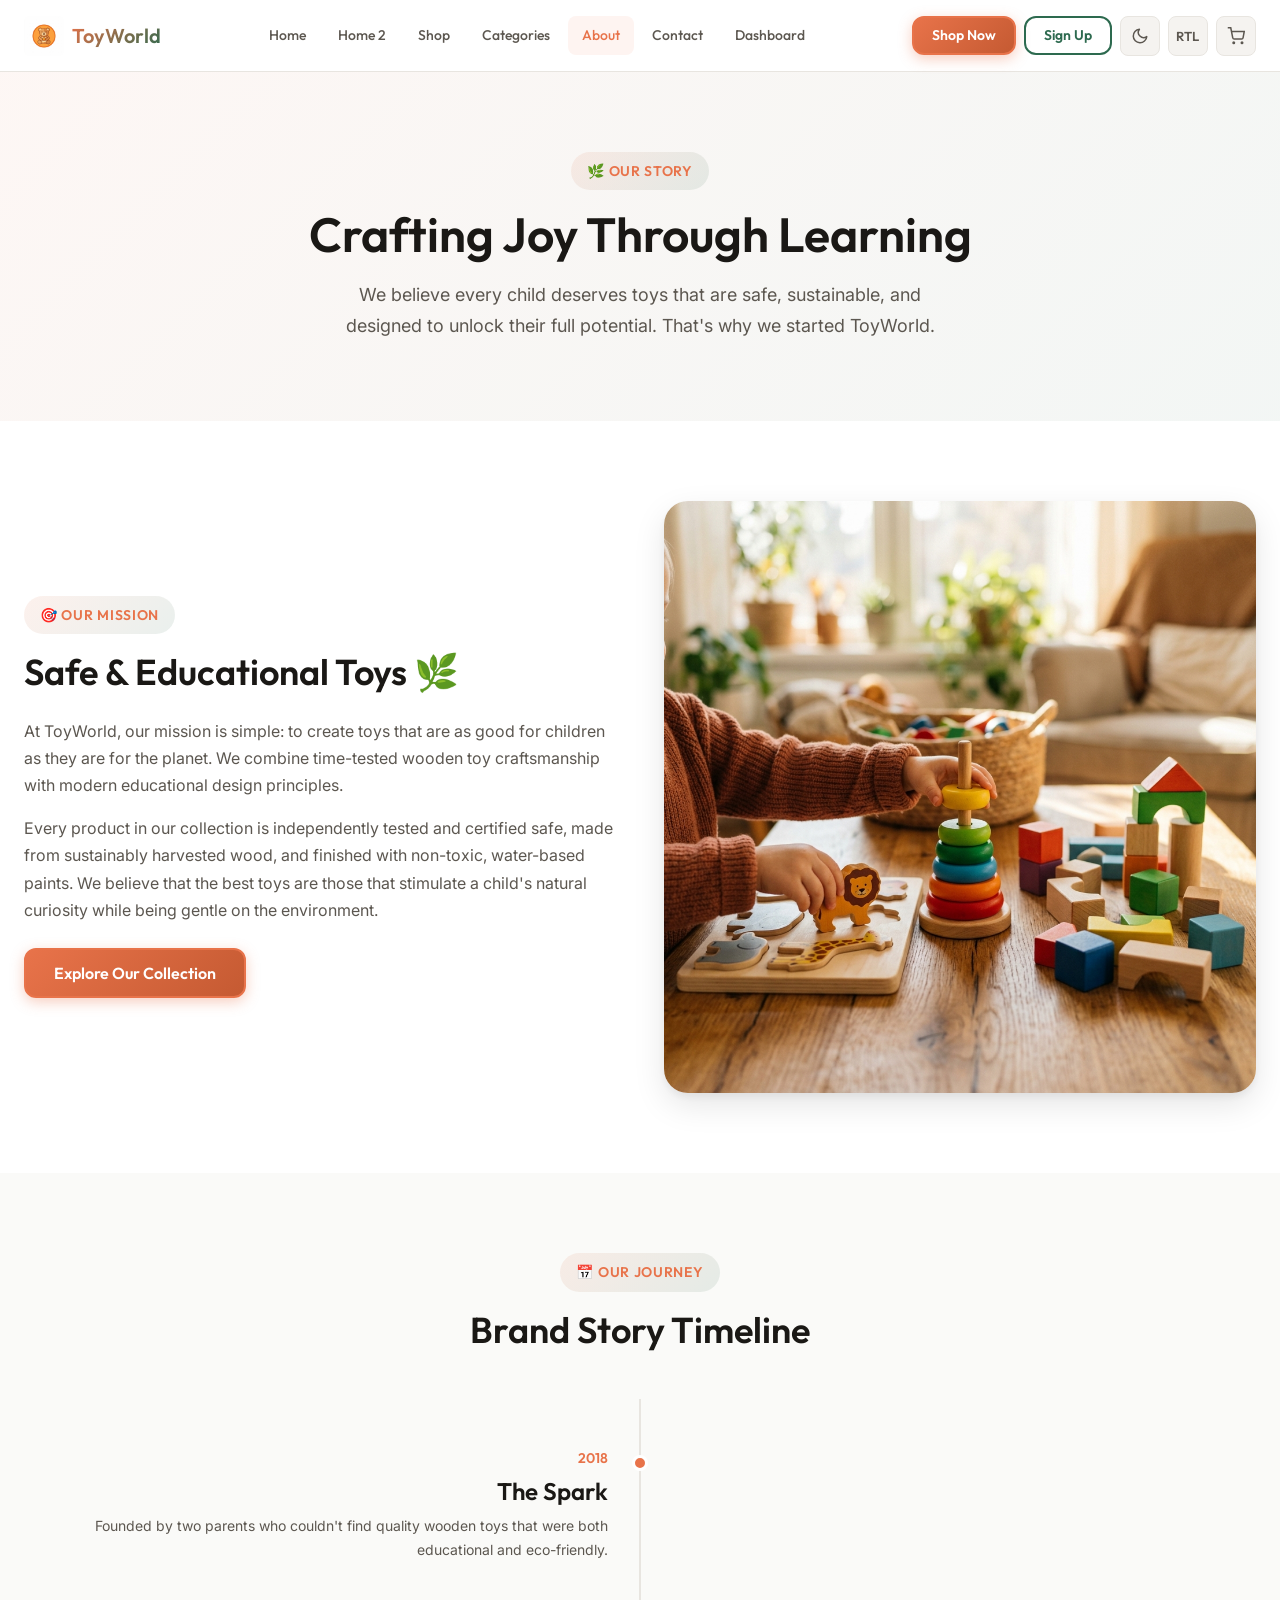
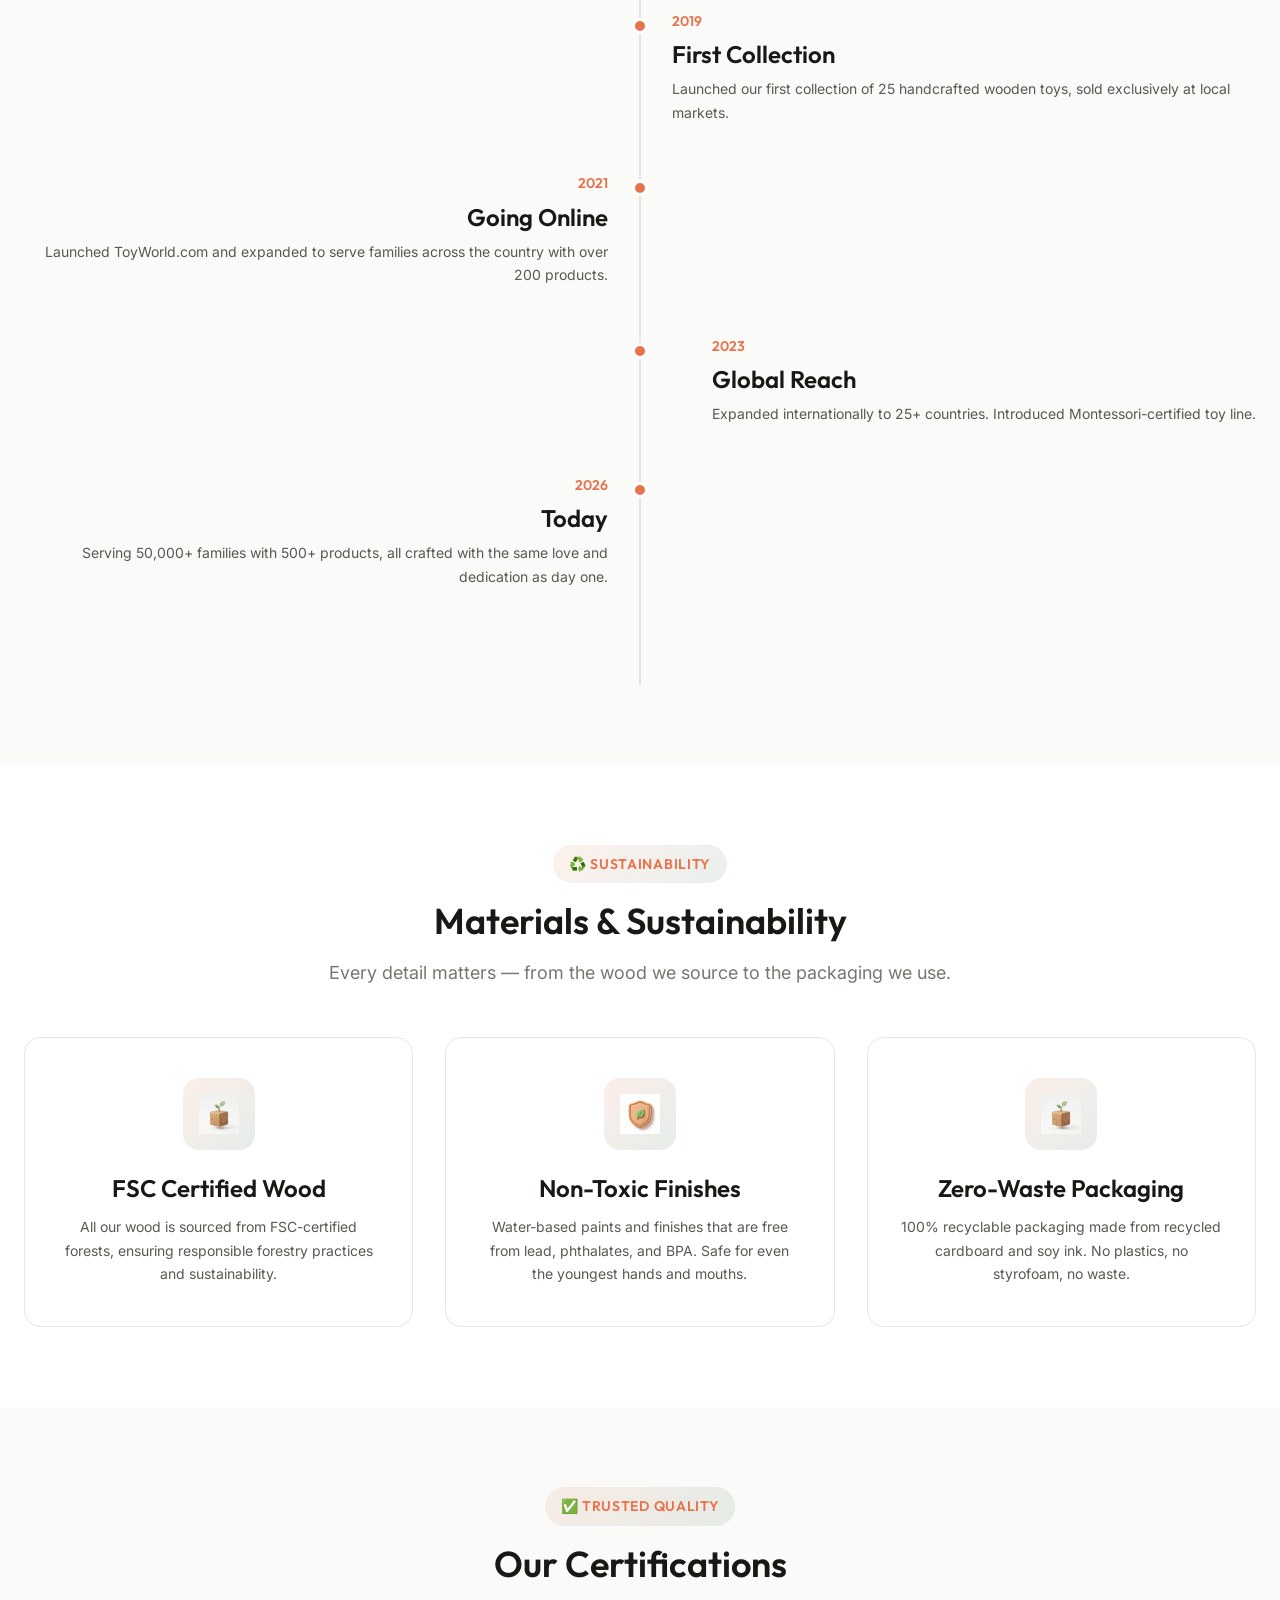
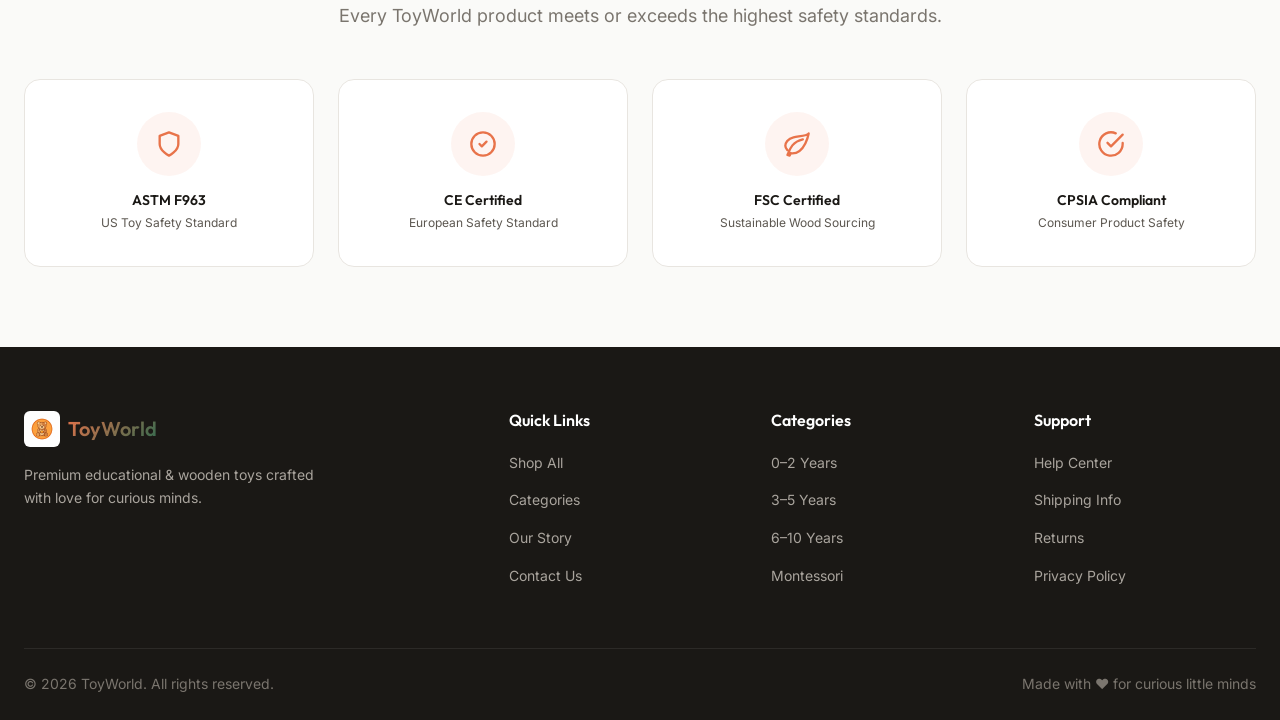
==== commit 2ab92feb: "1) In dashboard, remove theme and RTL buttons on side menu because they are already om right corner " ====
--- a/about.html
+++ b/about.html
@@ -12,8 +12,8 @@
   <link rel="icon" type="image/svg+xml" href="assets/images/favicon.svg">
 </head>
 <body class="has-header">
-  <header class="header"><div class="header-inner"><a href="index.html" class="header-logo"><img src="assets/images/logo.png" alt="ToyWorld Logo"><span>ToyWorld</span></a><nav class="nav-desktop"><a href="index.html" class="nav-link">Home</a><a href="home2.html" class="nav-link">Home 2</a><a href="shop.html" class="nav-link">Shop</a><a href="categories.html" class="nav-link">Categories</a><a href="about.html" class="nav-link active">About</a><a href="contact.html" class="nav-link">Contact</a><a href="dashboard.html" class="nav-link">Dashboard</a><a href="login.html" class="nav-link">Login</a></nav><div class="header-actions"><div class="header-cta"><a href="shop.html" class="btn btn-primary btn-sm">Shop Now</a><a href="signup.html" class="btn btn-secondary btn-sm">Sign Up</a></div><button class="theme-toggle" title="Toggle Dark Mode"><svg xmlns="http://www.w3.org/2000/svg" width="18" height="18" viewBox="0 0 24 24" fill="none" stroke="currentColor" stroke-width="2"><path d="M21 12.79A9 9 0 1 1 11.21 3 7 7 0 0 0 21 12.79z"/></svg></button><button class="rtl-toggle" title="Toggle RTL">RTL</button><a href="cart.html" class="cart-btn" title="Cart"><svg xmlns="http://www.w3.org/2000/svg" width="18" height="18" viewBox="0 0 24 24" fill="none" stroke="currentColor" stroke-width="2"><circle cx="9" cy="21" r="1"/><circle cx="20" cy="21" r="1"/><path d="M1 1h4l2.68 13.39a2 2 0 0 0 2 1.61h9.72a2 2 0 0 0 2-1.61L23 6H6"/></svg><span class="cart-count" style="display:none">0</span></a><button class="nav-mobile-toggle" aria-label="Toggle menu"><div class="hamburger"><span></span><span></span><span></span></div></button></div></div></header>
-  <nav class="nav-mobile"><a href="index.html" class="nav-link">Home</a><a href="home2.html" class="nav-link">Home 2</a><a href="shop.html" class="nav-link">Shop</a><a href="categories.html" class="nav-link">Categories</a><a href="about.html" class="nav-link active">About</a><a href="contact.html" class="nav-link">Contact</a><a href="dashboard.html" class="nav-link">Dashboard</a><a href="login.html" class="nav-link">Login</a><a href="shop.html" class="btn btn-primary">Shop Now</a><a href="signup.html" class="btn btn-secondary">Sign Up</a>
+  <header class="header"><div class="header-inner"><a href="index.html" class="header-logo"><img src="assets/images/logo.png" alt="ToyWorld Logo"><span>ToyWorld</span></a><nav class="nav-desktop"><a href="index.html" class="nav-link">Home</a><a href="home2.html" class="nav-link">Home 2</a><a href="shop.html" class="nav-link">Shop</a><a href="categories.html" class="nav-link">Categories</a><a href="about.html" class="nav-link active">About</a><a href="contact.html" class="nav-link">Contact</a><a href="dashboard.html" class="nav-link">Dashboard</a></nav><div class="header-actions"><div class="header-cta"><a href="shop.html" class="btn btn-primary btn-sm">Shop Now</a><a href="signup.html" class="btn btn-secondary btn-sm">Sign Up</a></div><button class="theme-toggle" title="Toggle Dark Mode"><svg xmlns="http://www.w3.org/2000/svg" width="18" height="18" viewBox="0 0 24 24" fill="none" stroke="currentColor" stroke-width="2"><path d="M21 12.79A9 9 0 1 1 11.21 3 7 7 0 0 0 21 12.79z"/></svg></button><button class="rtl-toggle" title="Toggle RTL">RTL</button><a href="cart.html" class="cart-btn" title="Cart"><svg xmlns="http://www.w3.org/2000/svg" width="18" height="18" viewBox="0 0 24 24" fill="none" stroke="currentColor" stroke-width="2"><circle cx="9" cy="21" r="1"/><circle cx="20" cy="21" r="1"/><path d="M1 1h4l2.68 13.39a2 2 0 0 0 2 1.61h9.72a2 2 0 0 0 2-1.61L23 6H6"/></svg><span class="cart-count" style="display:none">0</span></a><button class="nav-mobile-toggle" aria-label="Toggle menu"><div class="hamburger"><span></span><span></span><span></span></div></button></div></div></header>
+  <nav class="nav-mobile"><a href="index.html" class="nav-link">Home</a><a href="home2.html" class="nav-link">Home 2</a><a href="shop.html" class="nav-link">Shop</a><a href="categories.html" class="nav-link">Categories</a><a href="about.html" class="nav-link active">About</a><a href="contact.html" class="nav-link">Contact</a><a href="dashboard.html" class="nav-link">Dashboard</a><a href="shop.html" class="btn btn-primary">Shop Now</a><a href="signup.html" class="btn btn-secondary">Sign Up</a>
     <div class="nav-mobile-actions">
       <button class="theme-toggle" title="Toggle Dark Mode" aria-label="Toggle dark mode">
         <svg xmlns="http://www.w3.org/2000/svg" width="18" height="18" viewBox="0 0 24 24" fill="none" stroke="currentColor" stroke-width="2" stroke-linecap="round" stroke-linejoin="round"><path d="M21 12.79A9 9 0 1 1 11.21 3 7 7 0 0 0 21 12.79z"/></svg>
--- a/css/style.css
+++ b/css/style.css
@@ -109,9 +109,9 @@
 /* ---- Dark Mode ---- */
 [data-theme="dark"] {
   --bg-primary: #000000;
-  --bg-secondary: #0A0A0A;
-  --bg-tertiary: #121212;
-  --bg-card: #0D0D0D;
+  --bg-secondary: #000000;
+  --bg-tertiary: #000000;
+  --bg-card: #000000;
   --bg-overlay: rgba(0, 0, 0, 0.8);
 
   --text-primary: #F0ECE6;
@@ -160,7 +160,9 @@
 
 img {
   max-width: 100%;
-  height: auto;
+  width: 100%;
+  height: 100%;
+  object-fit: cover;
   display: block;
 }
 
@@ -206,6 +208,7 @@
 p {
   color: var(--text-secondary);
   line-height: 1.7;
+  font-weight: 400;
 }
 
 /* ---- Utility Classes ---- */
--- a/css/components.css
+++ b/css/components.css
@@ -415,7 +415,7 @@
     background: var(--primary);
     color: var(--white);
     font-size: 10px;
-    font-weight: 700;
+    font-weight: 600;
     width: 18px;
     height: 18px;
     border-radius: 50%;
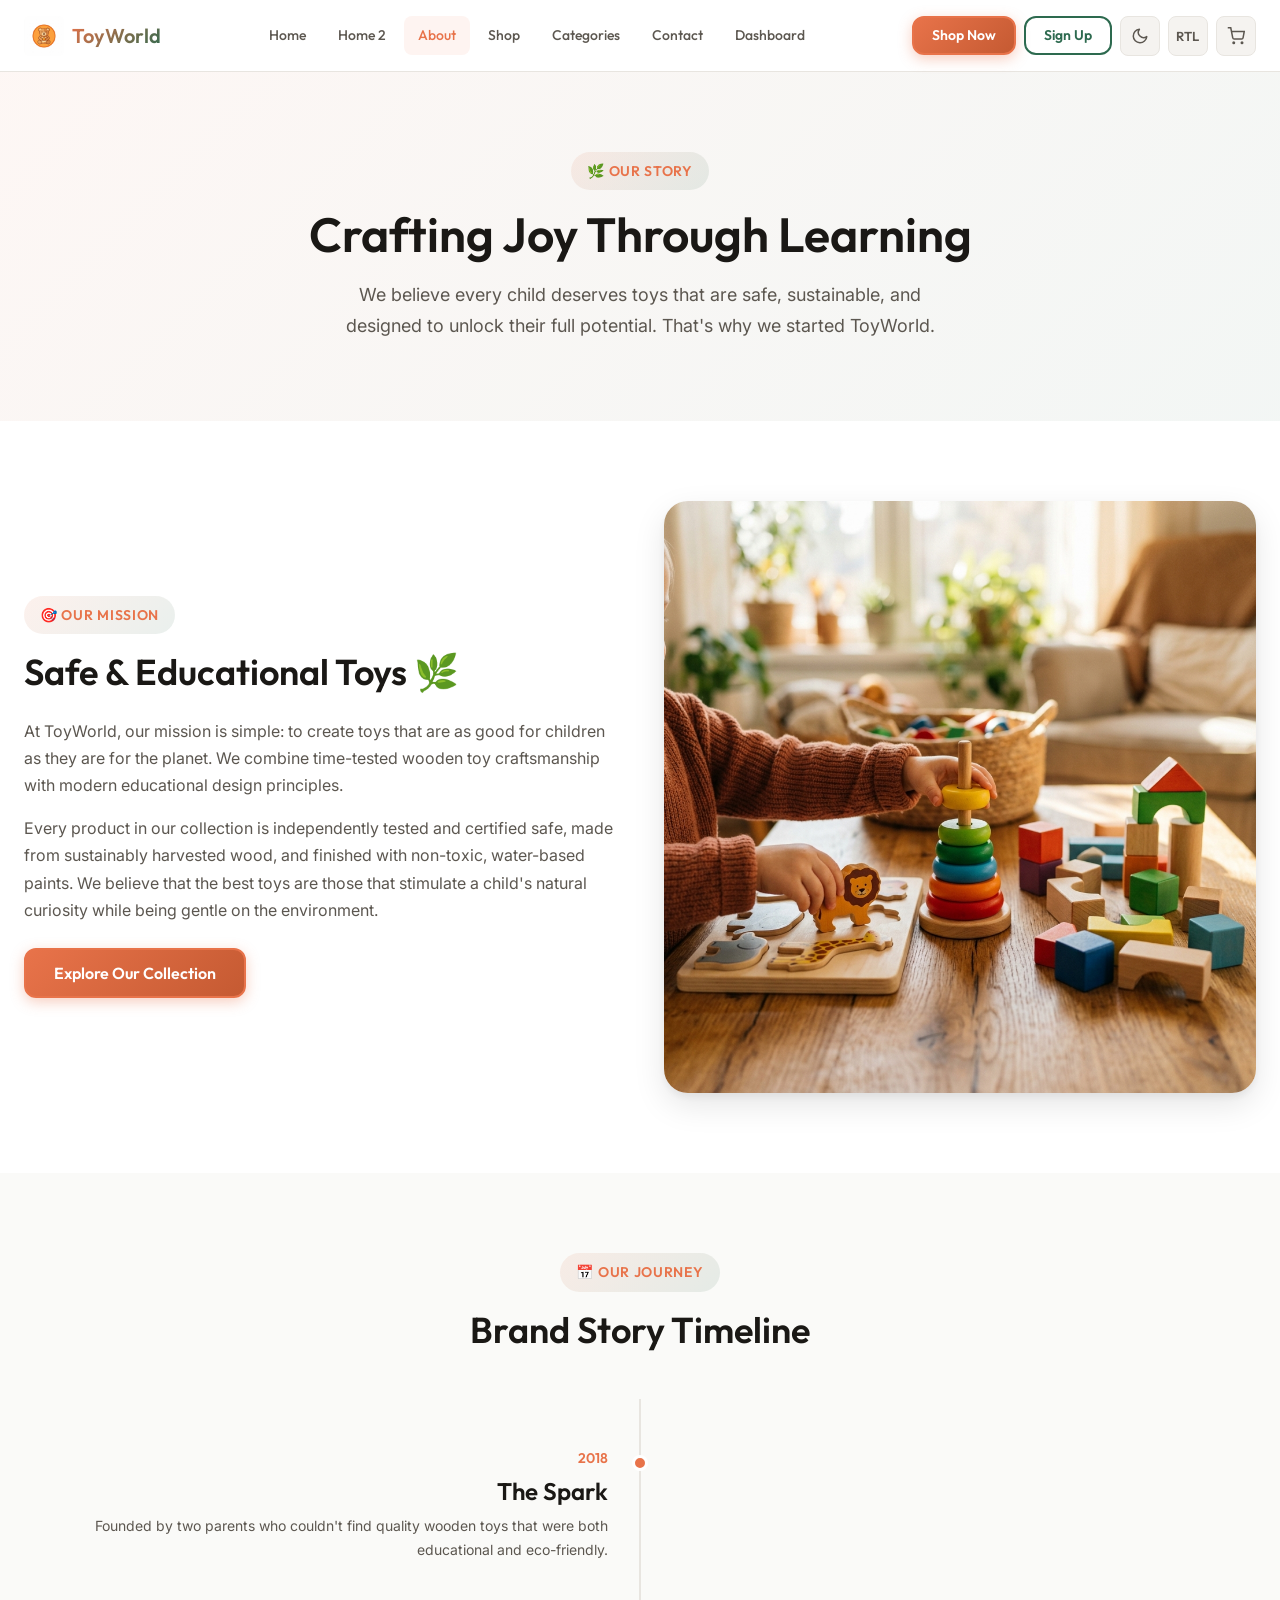
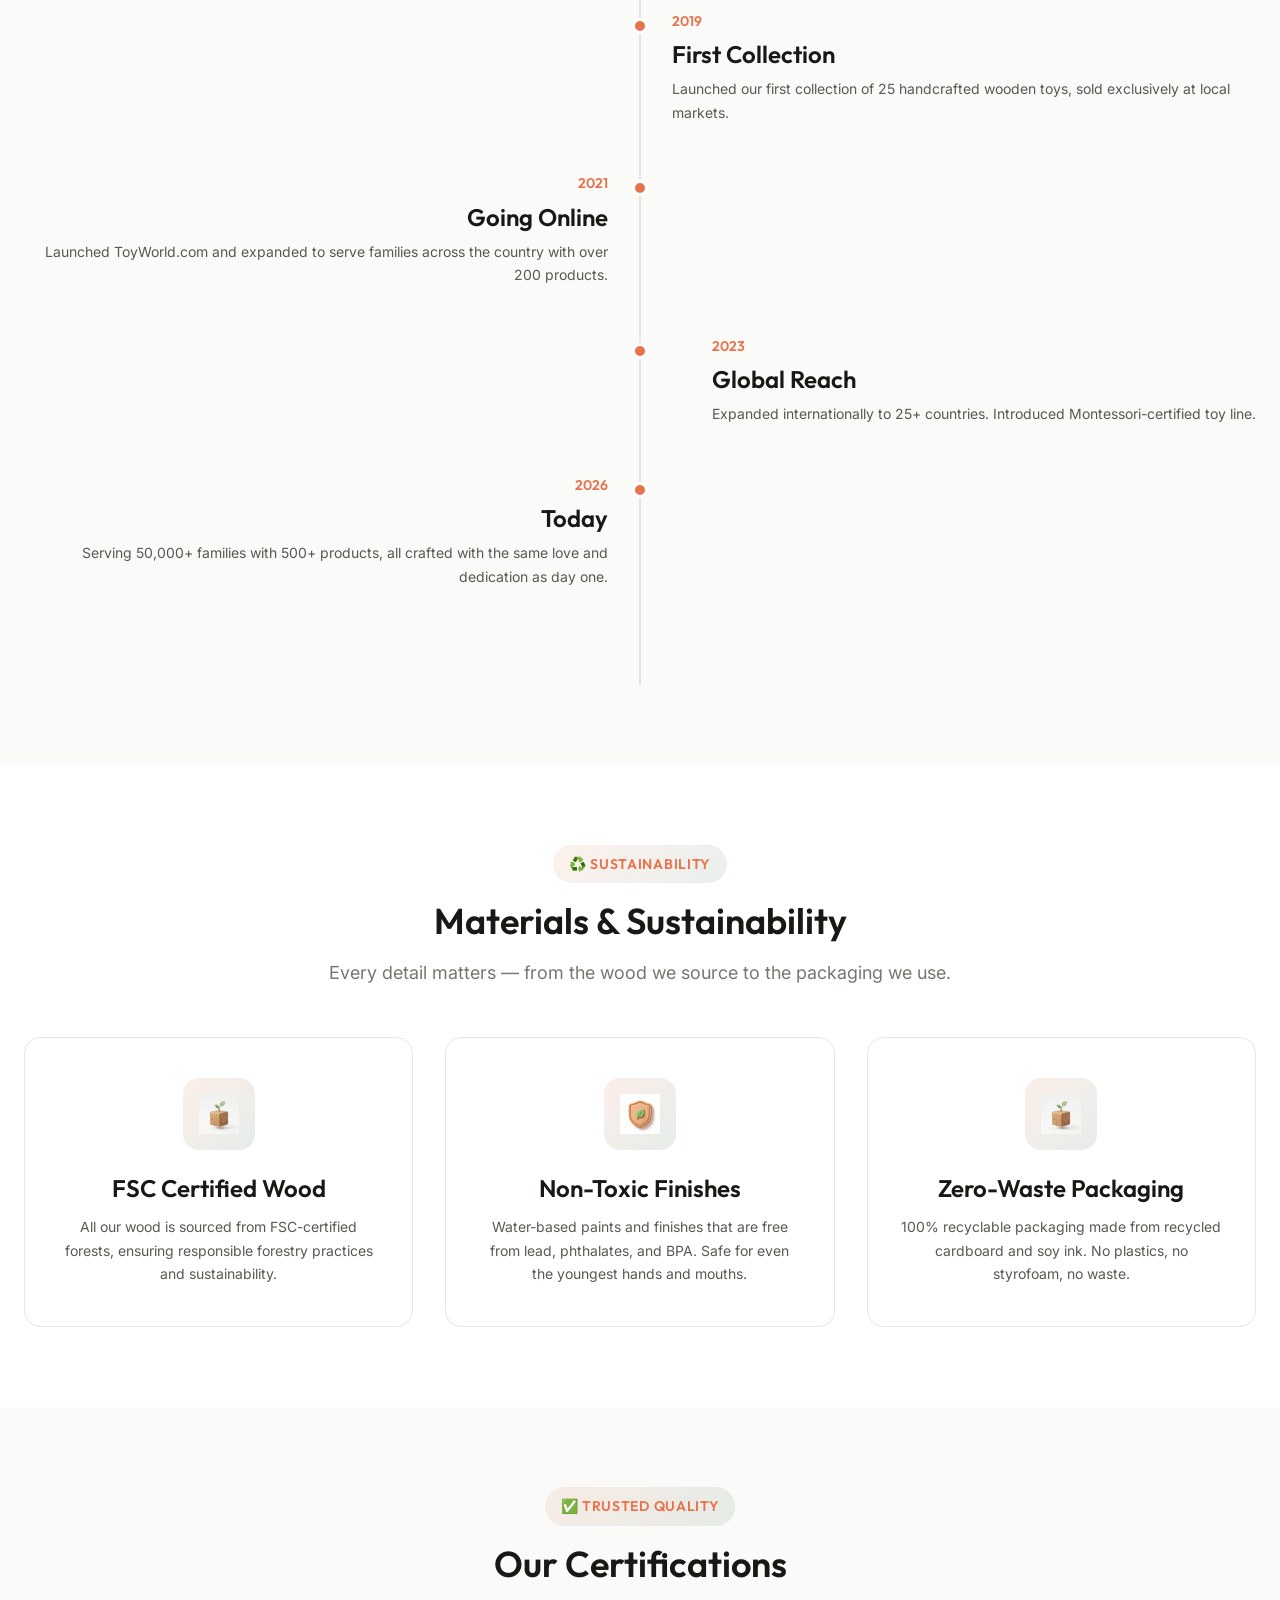
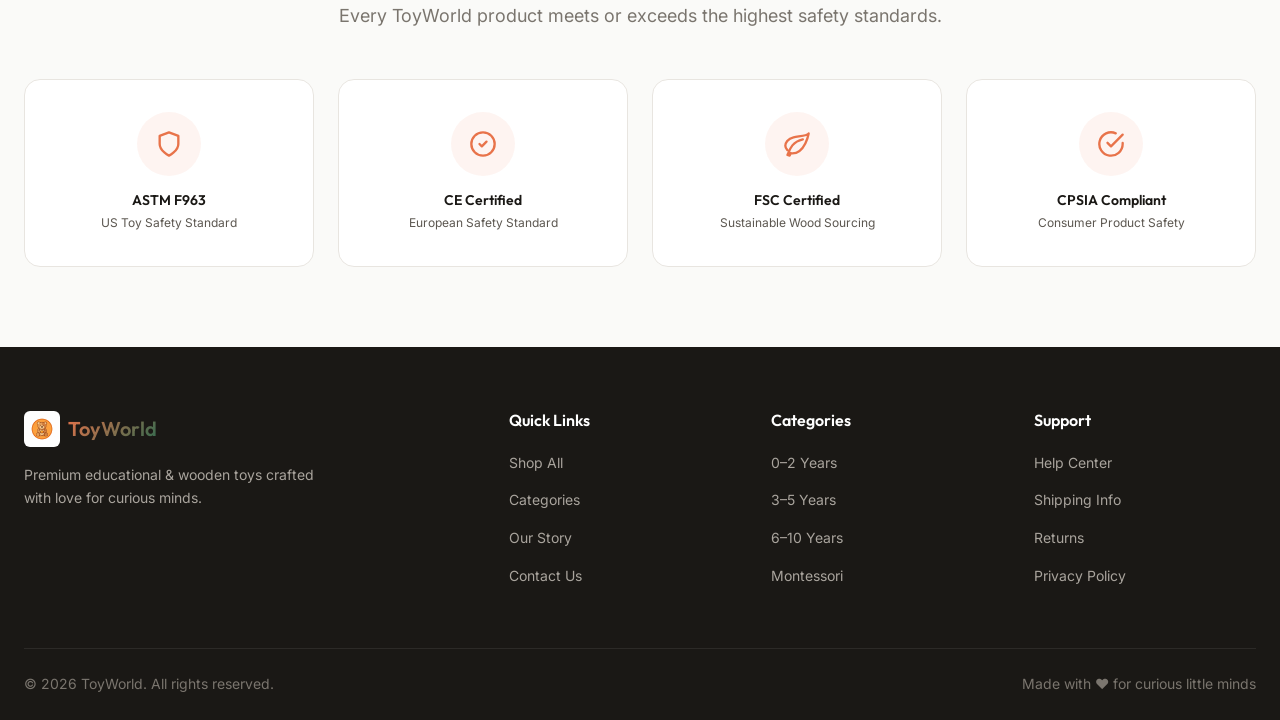
==== commit 61ba8ec8: "css" ====
--- a/about.html
+++ b/about.html
@@ -12,8 +12,8 @@
   <link rel="icon" type="image/svg+xml" href="assets/images/favicon.svg">
 </head>
 <body class="has-header">
-  <header class="header"><div class="header-inner"><a href="index.html" class="header-logo"><img src="assets/images/logo.png" alt="ToyWorld Logo"><span>ToyWorld</span></a><nav class="nav-desktop"><a href="index.html" class="nav-link">Home</a><a href="home2.html" class="nav-link">Home 2</a><a href="shop.html" class="nav-link">Shop</a><a href="categories.html" class="nav-link">Categories</a><a href="about.html" class="nav-link active">About</a><a href="contact.html" class="nav-link">Contact</a><a href="dashboard.html" class="nav-link">Dashboard</a></nav><div class="header-actions"><div class="header-cta"><a href="shop.html" class="btn btn-primary btn-sm">Shop Now</a><a href="signup.html" class="btn btn-secondary btn-sm">Sign Up</a></div><button class="theme-toggle" title="Toggle Dark Mode"><svg xmlns="http://www.w3.org/2000/svg" width="18" height="18" viewBox="0 0 24 24" fill="none" stroke="currentColor" stroke-width="2"><path d="M21 12.79A9 9 0 1 1 11.21 3 7 7 0 0 0 21 12.79z"/></svg></button><button class="rtl-toggle" title="Toggle RTL">RTL</button><a href="cart.html" class="cart-btn" title="Cart"><svg xmlns="http://www.w3.org/2000/svg" width="18" height="18" viewBox="0 0 24 24" fill="none" stroke="currentColor" stroke-width="2"><circle cx="9" cy="21" r="1"/><circle cx="20" cy="21" r="1"/><path d="M1 1h4l2.68 13.39a2 2 0 0 0 2 1.61h9.72a2 2 0 0 0 2-1.61L23 6H6"/></svg><span class="cart-count" style="display:none">0</span></a><button class="nav-mobile-toggle" aria-label="Toggle menu"><div class="hamburger"><span></span><span></span><span></span></div></button></div></div></header>
-  <nav class="nav-mobile"><a href="index.html" class="nav-link">Home</a><a href="home2.html" class="nav-link">Home 2</a><a href="shop.html" class="nav-link">Shop</a><a href="categories.html" class="nav-link">Categories</a><a href="about.html" class="nav-link active">About</a><a href="contact.html" class="nav-link">Contact</a><a href="dashboard.html" class="nav-link">Dashboard</a><a href="shop.html" class="btn btn-primary">Shop Now</a><a href="signup.html" class="btn btn-secondary">Sign Up</a>
+  <header class="header"><div class="header-inner"><a href="index.html" class="header-logo"><img src="assets/images/logo.png" alt="ToyWorld Logo"><span>ToyWorld</span></a><nav class="nav-desktop"><a href="index.html" class="nav-link">Home</a><a href="home2.html" class="nav-link">Home 2</a><a href="about.html" class="nav-link active">About</a><a href="shop.html" class="nav-link">Shop</a><a href="categories.html" class="nav-link">Categories</a><a href="contact.html" class="nav-link">Contact</a><a href="dashboard.html" class="nav-link">Dashboard</a></nav><div class="header-actions"><div class="header-cta"><a href="shop.html" class="btn btn-primary btn-sm">Shop Now</a><a href="signup.html" class="btn btn-secondary btn-sm">Sign Up</a></div><button class="theme-toggle" title="Toggle Dark Mode"><svg xmlns="http://www.w3.org/2000/svg" width="18" height="18" viewBox="0 0 24 24" fill="none" stroke="currentColor" stroke-width="2"><path d="M21 12.79A9 9 0 1 1 11.21 3 7 7 0 0 0 21 12.79z"/></svg></button><button class="rtl-toggle" title="Toggle RTL">RTL</button><a href="cart.html" class="cart-btn" title="Cart"><svg xmlns="http://www.w3.org/2000/svg" width="18" height="18" viewBox="0 0 24 24" fill="none" stroke="currentColor" stroke-width="2"><circle cx="9" cy="21" r="1"/><circle cx="20" cy="21" r="1"/><path d="M1 1h4l2.68 13.39a2 2 0 0 0 2 1.61h9.72a2 2 0 0 0 2-1.61L23 6H6"/></svg><span class="cart-count" style="display:none">0</span></a><button class="nav-mobile-toggle" aria-label="Toggle menu"><div class="hamburger"><span></span><span></span><span></span></div></button></div></div></header>
+  <nav class="nav-mobile"><a href="index.html" class="nav-link">Home</a><a href="home2.html" class="nav-link">Home 2</a><a href="about.html" class="nav-link active">About</a><a href="shop.html" class="nav-link">Shop</a><a href="categories.html" class="nav-link">Categories</a><a href="contact.html" class="nav-link">Contact</a><a href="dashboard.html" class="nav-link">Dashboard</a><a href="shop.html" class="btn btn-primary">Shop Now</a><a href="signup.html" class="btn btn-secondary">Sign Up</a>
     <div class="nav-mobile-actions">
       <button class="theme-toggle" title="Toggle Dark Mode" aria-label="Toggle dark mode">
         <svg xmlns="http://www.w3.org/2000/svg" width="18" height="18" viewBox="0 0 24 24" fill="none" stroke="currentColor" stroke-width="2" stroke-linecap="round" stroke-linejoin="round"><path d="M21 12.79A9 9 0 1 1 11.21 3 7 7 0 0 0 21 12.79z"/></svg>
--- a/css/pages.css
+++ b/css/pages.css
@@ -491,6 +491,22 @@
   color: var(--white);
 }
 
+/* Responsive adjustment for Age Suggestions Grid at 1024px */
+@media (max-width: 1024px) {
+  #age-products {
+    display: flex;
+    flex-wrap: wrap;
+    justify-content: center;
+    gap: var(--space-8);
+  }
+
+  #age-products .product-card {
+    width: calc(50% - var(--space-4));
+    min-width: 250px;
+    flex: 0 1 auto;
+  }
+}
+
 /* ---- Shop Page ---- */
 .shop-layout {
   display: grid;
